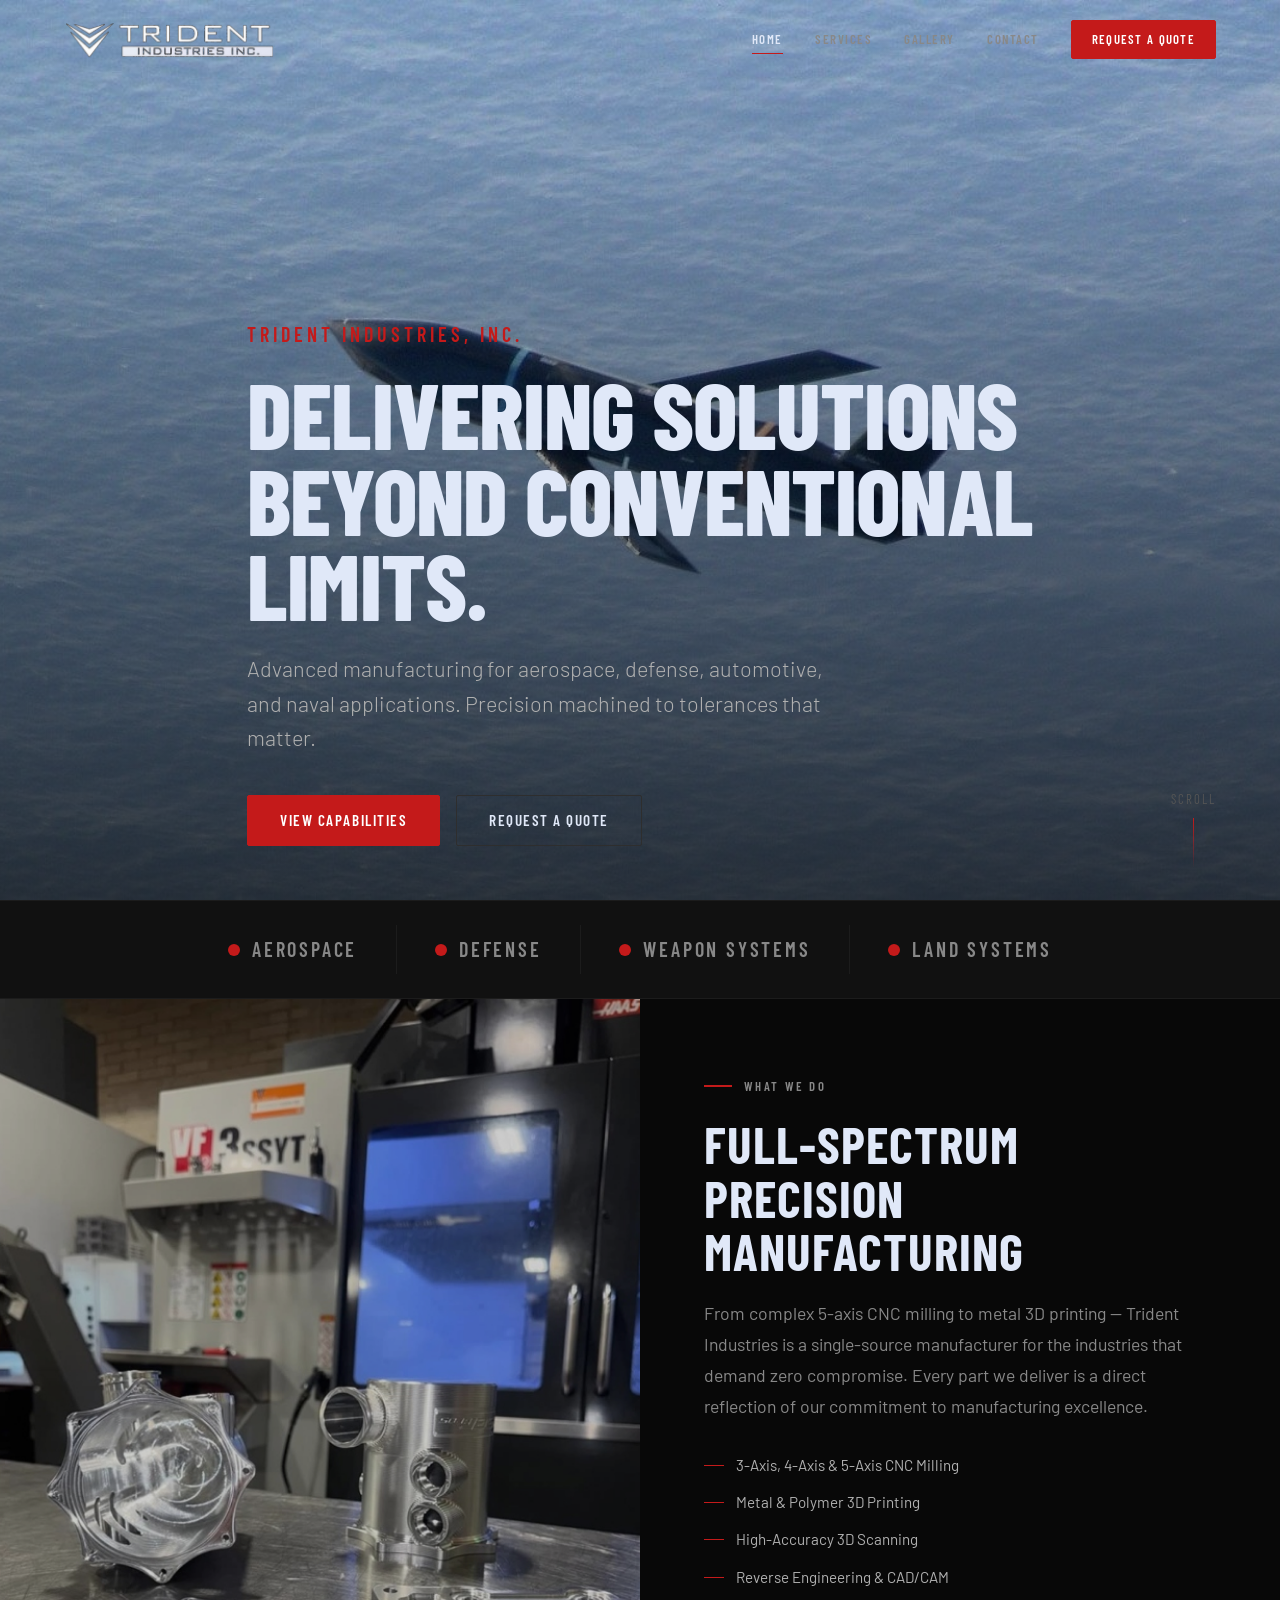
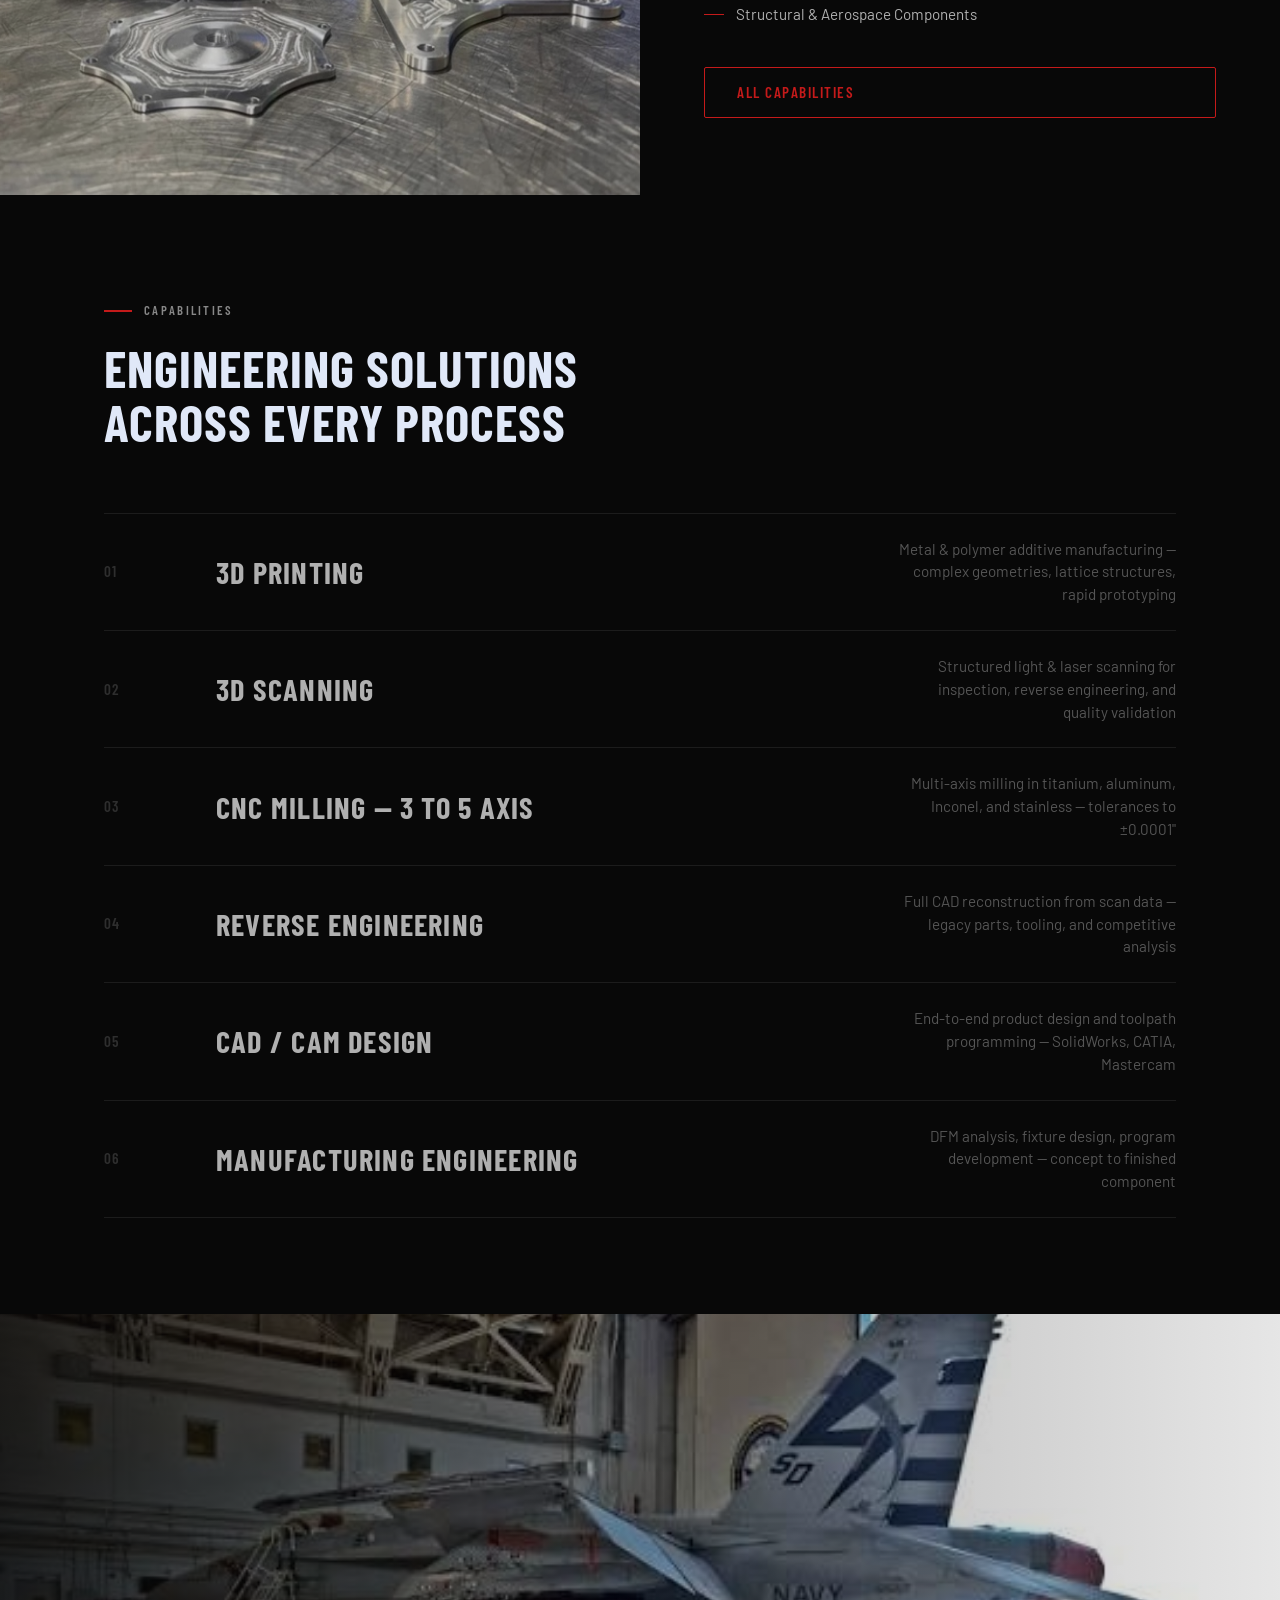
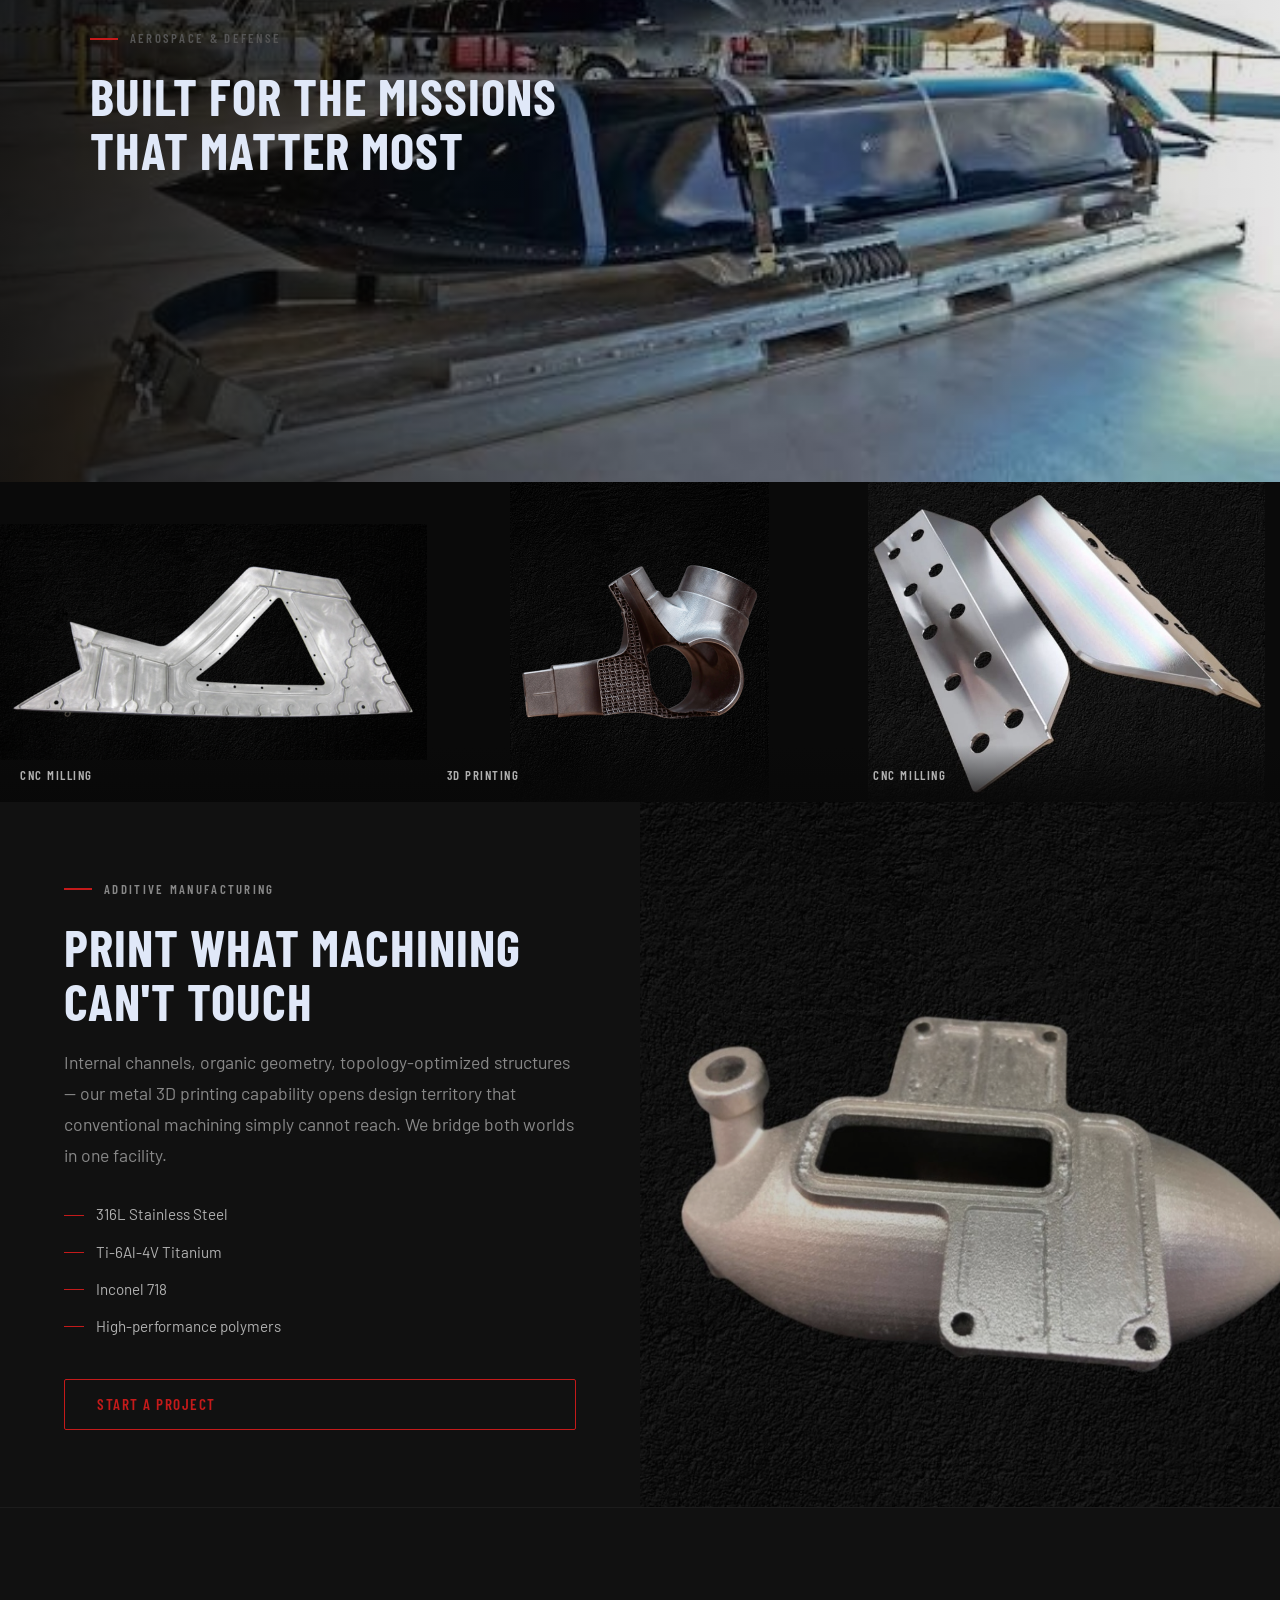
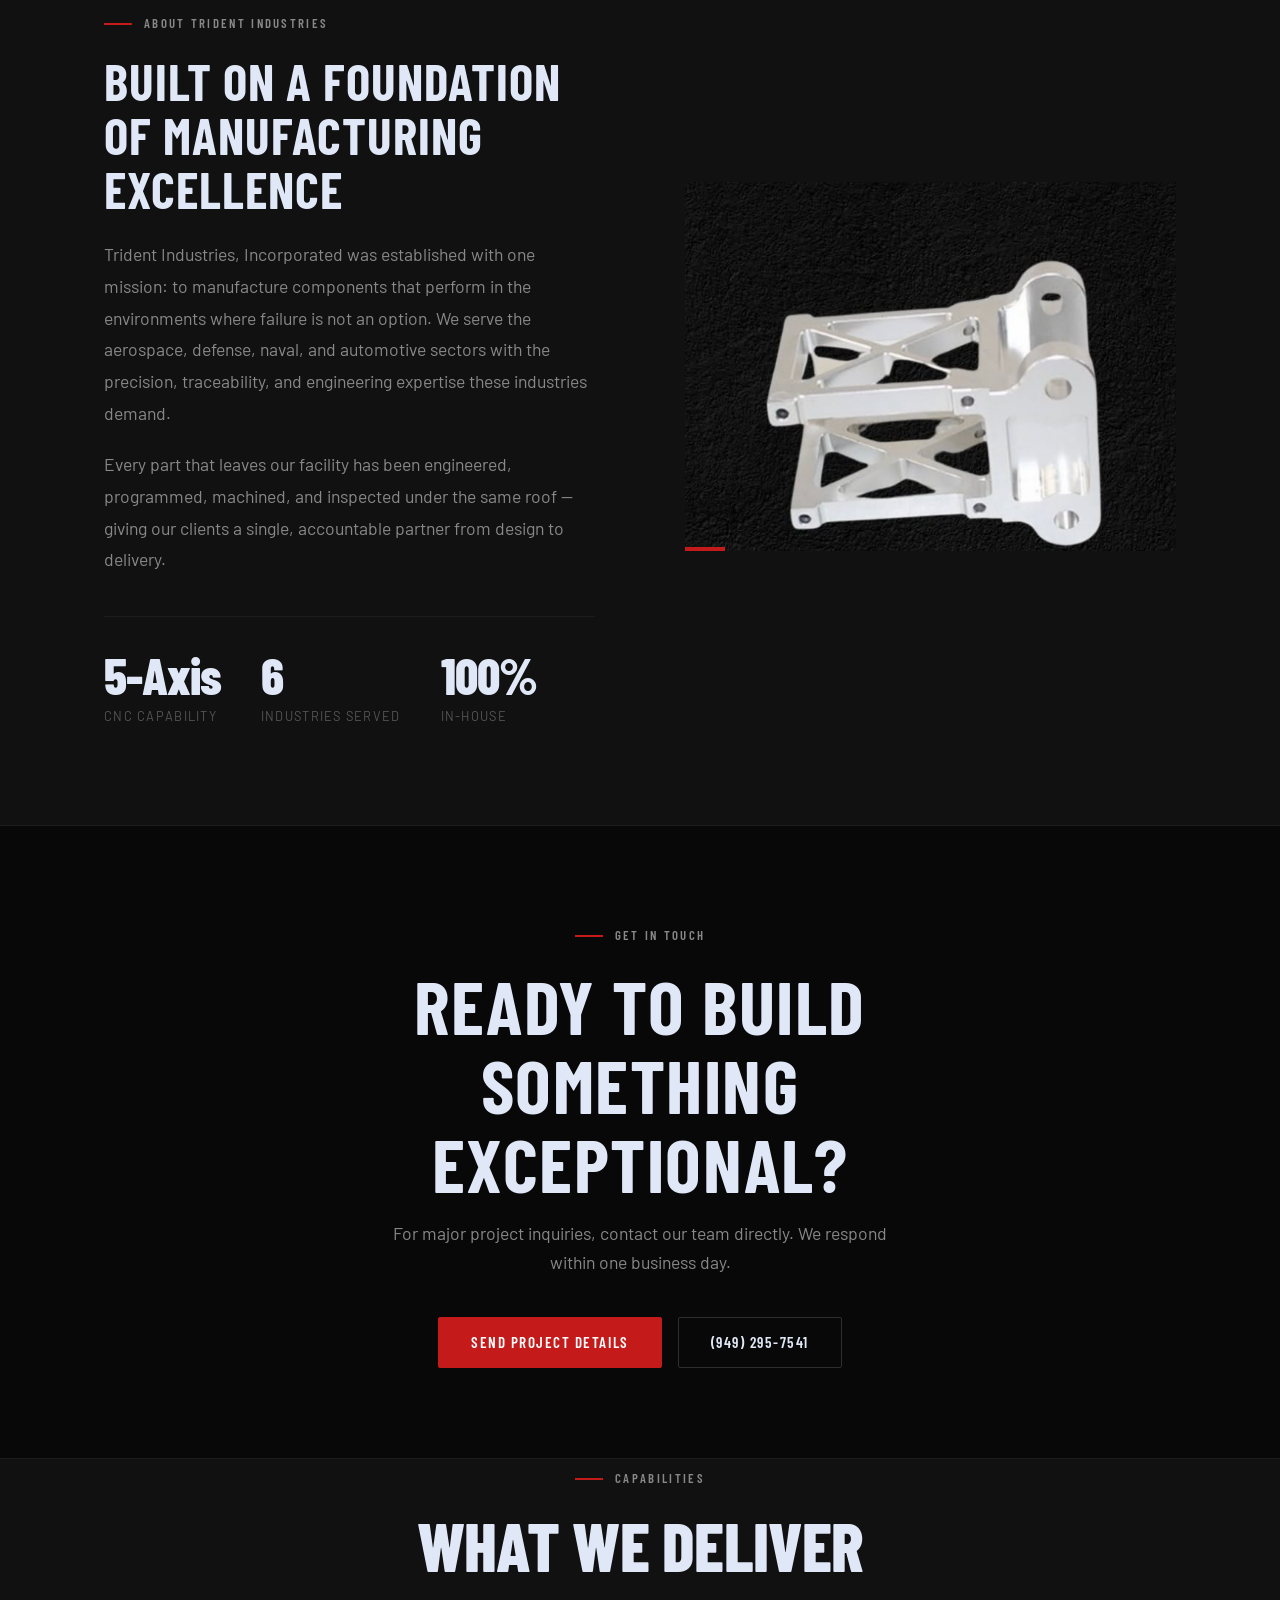
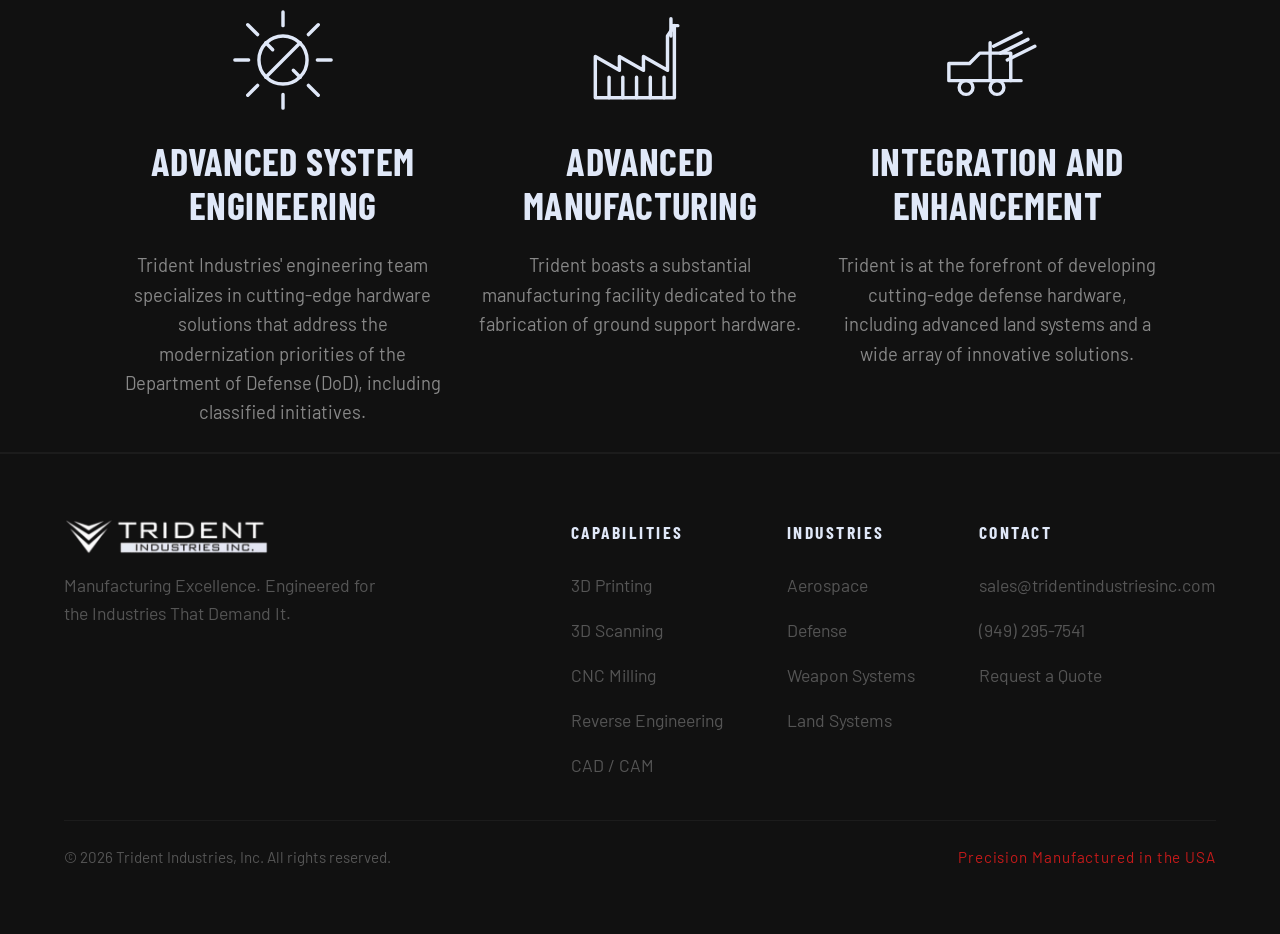
==== index.html @ a04d2093 "Rename Naval & Aerospace to Aerospace & Defense" ====
<!DOCTYPE html>
<html lang="en">
<head>
  <meta charset="UTF-8" />
  <meta name="viewport" content="width=device-width, initial-scale=1.0" />
  <title>Trident Industries, Inc.</title>
  <meta name="description" content="Trident Industries delivers precision CNC machining, 3D printing, 3D scanning, reverse engineering and CAD/CAM for aerospace, automotive, naval, and defense." />
  <meta property="og:title" content="Trident Industries, Inc." />
  <meta property="og:description" content="Advanced manufacturing for aerospace, defense, automotive, and naval applications. Precision machined to tolerances that matter." />
  <meta property="og:type" content="website" />
  <meta property="og:url" content="https://tridentindustriesinc.com" />
  <meta property="og:image" content="https://tridentindustriesinc.com/assets/og-image.jpg" />
  <meta property="og:image:width" content="1200" />
  <meta property="og:image:height" content="630" />
  <meta name="apple-mobile-web-app-title" content="Trident Industries" />

  <link rel="preconnect" href="https://fonts.googleapis.com" />
  <link rel="preconnect" href="https://fonts.gstatic.com" crossorigin />
  <link href="https://fonts.googleapis.com/css2?family=Barlow+Condensed:wght@300;400;600;700;800;900&family=Barlow:wght@300;400;500;600&display=swap" rel="stylesheet" />

  <link rel="stylesheet" href="style.css" />
  <script src="https://identity.netlify.com/v1/netlify-identity-widget.js"></script>
</head>
<body>

  </div>

  <!-- NAV -->
  <header class="nav at-top" id="nav">
    <div class="nav-inner">
      <a href="index.html" class="nav-logo">
        <img src="assets/logo-full.png" class="logo-full" alt="Trident Industries, Inc." />
      </a>

      <nav class="nav-links" aria-label="Main navigation">
        <a href="index.html" class="active">Home</a>
        <a href="services.html">Services</a>
        <a href="gallery.html">Gallery</a>
        <a href="contact.html">Contact</a>
      </nav>

      <a href="contact.html" class="btn btn--red nav-cta">Request a Quote</a>
      <button class="hamburger" id="hamburger" aria-label="Open menu" aria-expanded="false">
        <span></span><span></span><span></span>
      </button>
    </div>
    <nav class="mobile-menu" id="mobileMenu" aria-hidden="true">
      <a href="index.html">Home</a>
      <a href="services.html">Services</a>
      <a href="gallery.html">Gallery</a>
      <a href="contact.html">Contact</a>
      <a href="contact.html" class="btn btn--red">Request a Quote</a>
    </nav>
  </header>

  <main data-page="home">

    <!-- HERO -->
    <section class="hero">
      <div class="hero-img" id="heroBg"></div>
      <div class="hero-overlay"></div>
      <div class="hero-watermark"><span>PRECISION</span></div>
      <div class="hero-content">
        <div class="hero-inner">
          <div class="hero-eyebrow">
            <span class="hero-eyebrow-line"></span>
            Trident Industries, Inc.
          </div>
          <h1 class="hero-title">Delivering solutions<br/>beyond conventional<br/>limits.</h1>
          <p class="hero-sub"><span data-cms="hero_subtitle">Advanced manufacturing for aerospace, defense, automotive, and naval applications. Precision machined to tolerances that matter.</span></p>
          <div class="hero-actions">
            <a href="services.html" class="btn btn--red">View Capabilities</a>
            <a href="contact.html" class="btn btn--outline">Request a Quote</a>
          </div>
        </div>
      </div>
      <div class="hero-scroll" aria-hidden="true">
        <span>Scroll</span>
        <div class="hero-scroll-line"></div>
      </div>
    </section>

    <!-- INDUSTRIES BAND -->
    <div class="industries-band">
      <div class="container--wide">
        <div class="industries-band-inner" data-cms="industries_band">
          <div class="industry-item"><span class="industry-dot"></span><span>Aerospace</span></div>
          <div class="industry-item"><span class="industry-dot"></span><span>Defense</span></div>
          <div class="industry-item"><span class="industry-dot"></span><span>Weapon Systems</span></div>
          <div class="industry-item"><span class="industry-dot"></span><span>Land Systems</span></div>
        </div>
      </div>
    </div>

    <!-- SPLIT — CNC / Shop floor -->
    <div class="split reveal">
      <div class="split-image">
        <img src="assets/shop-floor.jpg" alt="Trident Industries CNC machining facility with Haas VF3 machine and precision parts" loading="lazy" />
        <div class="split-image-overlay"></div>
      </div>
      <div class="split-content">
        <span class="label">What We Do</span>
        <h2 class="split-title">Full-Spectrum Precision Manufacturing</h2>
        <p class="split-text">From complex 5-axis CNC milling to metal 3D printing — Trident Industries is a single-source manufacturer for the industries that demand zero compromise. Every part we deliver is a direct reflection of our commitment to manufacturing excellence.</p>
        <ul class="split-list">
          <li>3-Axis, 4-Axis &amp; 5-Axis CNC Milling</li>
          <li>Metal &amp; Polymer 3D Printing</li>
          <li>High-Accuracy 3D Scanning</li>
          <li>Reverse Engineering &amp; CAD/CAM</li>
          <li>Structural &amp; Aerospace Components</li>
        </ul>
        <a href="services.html" class="btn btn--outline-red">All Capabilities</a>
      </div>
    </div>

    <!-- SERVICES LIST -->
    <section class="services-overview">
      <div class="container">
        <div class="services-overview-header">
          <span class="label">Capabilities</span>
          <h2 style="font-size:var(--text-2xl); max-width:600px;">Engineering Solutions Across Every Process</h2>
        </div>
        <div class="services-list">
          <div class="service-row reveal">
            <span class="service-row-num">01</span>
            <span class="service-row-name">3D Printing</span>
            <span class="service-row-detail">Metal &amp; polymer additive manufacturing — complex geometries, lattice structures, rapid prototyping</span>
          </div>
          <div class="service-row reveal">
            <span class="service-row-num">02</span>
            <span class="service-row-name">3D Scanning</span>
            <span class="service-row-detail">Structured light &amp; laser scanning for inspection, reverse engineering, and quality validation</span>
          </div>
          <div class="service-row reveal">
            <span class="service-row-num">03</span>
            <span class="service-row-name">CNC Milling — 3 to 5 Axis</span>
            <span class="service-row-detail">Multi-axis milling in titanium, aluminum, Inconel, and stainless — tolerances to ±0.0001"</span>
          </div>
          <div class="service-row reveal">
            <span class="service-row-num">04</span>
            <span class="service-row-name">Reverse Engineering</span>
            <span class="service-row-detail">Full CAD reconstruction from scan data — legacy parts, tooling, and competitive analysis</span>
          </div>
          <div class="service-row reveal">
            <span class="service-row-num">05</span>
            <span class="service-row-name">CAD / CAM Design</span>
            <span class="service-row-detail">End-to-end product design and toolpath programming — SolidWorks, CATIA, Mastercam</span>
          </div>
          <div class="service-row reveal">
            <span class="service-row-num">06</span>
            <span class="service-row-name">Manufacturing Engineering</span>
            <span class="service-row-detail">DFM analysis, fixture design, program development — concept to finished component</span>
          </div>
        </div>
      </div>
    </section>

    <!-- FULL BLEED — Intake manifold / CNC parts -->
    <div class="full-bleed reveal">
      <img src="assets/missile-hangar.jpg" alt="Naval defense missile in hangar with Navy aircraft — Trident Industries aerospace and naval work" loading="lazy" />
      <div class="full-bleed-overlay">
        <div class="full-bleed-text">
          <span class="label">Aerospace &amp; Defense</span>
          <p class="full-bleed-quote">Built for the Missions That Matter Most</p>
        </div>
      </div>
    </div>

    <!-- GALLERY STRIP -->
    <div class="gallery-strip">
      <div class="gallery-strip-item">
        <img src="assets/control-arm.jpg" alt="Precision machined vehicle control arm" loading="lazy" />
        <div class="gallery-strip-label">Automotive</div>
      </div>
      <div class="gallery-strip-item">
        <img src="assets/printed-fairing.jpg" alt="3D printed aerodynamic fairing" loading="lazy" />
        <div class="gallery-strip-label">3D Printing</div>
      </div>
      <div class="gallery-strip-item">
        <img src="assets/brackets-polished.jpg" alt="Polished precision machined brackets" loading="lazy" />
        <div class="gallery-strip-label">CNC Milling</div>
      </div>
    </div>

    <!-- SPLIT — 3D Printing -->
    <div class="split split--reverse reveal">
      <div class="split-image">
        <img src="assets/printed-housing.jpg" alt="Complex 3D printed metal housing manufactured by Trident Industries" loading="lazy" />
        <div class="split-image-overlay"></div>
      </div>
      <div class="split-content split-content--light">
        <span class="label">Additive Manufacturing</span>
        <h2 class="split-title">Print What Machining Can't Touch</h2>
        <p class="split-text">Internal channels, organic geometry, topology-optimized structures — our metal 3D printing capability opens design territory that conventional machining simply cannot reach. We bridge both worlds in one facility.</p>
        <ul class="split-list">
          <li>316L Stainless Steel</li>
          <li>Ti-6Al-4V Titanium</li>
          <li>Inconel 718</li>
          <li>High-performance polymers</li>
        </ul>
        <a href="contact.html" class="btn btn--outline-red">Start a Project</a>
      </div>
    </div>

    <!-- ABOUT -->
    <section class="about-section reveal">
      <div class="container">
        <div class="about-grid">
          <div>
            <span class="label">About Trident Industries</span>
            <h2 class="about-title">Built on a Foundation of Manufacturing Excellence</h2>
            <p class="about-text">Trident Industries, Incorporated was established with one mission: to manufacture components that perform in the environments where failure is not an option. We serve the aerospace, defense, naval, and automotive sectors with the precision, traceability, and engineering expertise these industries demand.</p>
            <p class="about-text">Every part that leaves our facility has been engineered, programmed, machined, and inspected under the same roof — giving our clients a single, accountable partner from design to delivery.</p>
            <div class="about-stats">
              <div class="about-stat">
                <span class="about-stat-num">5-Axis</span>
                <span class="about-stat-label">CNC Capability</span>
              </div>
              <div class="about-stat">
                <span class="about-stat-num">6</span>
                <span class="about-stat-label">Industries Served</span>
              </div>
              <div class="about-stat">
                <span class="about-stat-num">100%</span>
                <span class="about-stat-label">In-House</span>
              </div>
            </div>
          </div>
          <div class="about-image">
            <img src="assets/machined-bracket.jpg" alt="Precision CNC machined structural bracket manufactured by Trident Industries" loading="lazy" />
          </div>
        </div>
      </div>
    </section>

    <!-- CTA STRIP -->
    <section class="cta-strip reveal">
      <div class="container">
        <span class="label" style="justify-content:center;">Get in Touch</span>
        <h2 class="cta-strip-title">Ready to Build Something Exceptional?</h2>
        <p class="cta-strip-sub">For major project inquiries, contact our team directly. We respond within one business day.</p>
        <div class="cta-strip-actions">
          <a href="contact.html" class="btn btn--red">Send Project Details</a>
          <a href="tel:+19492957541" class="btn btn--outline">(949) 295-7541</a>
        </div>
      </div>
    </section>


    <!-- CAPABILITIES -->
    <section class="capabilities-section">
      <div class="container">
        <span class="label" style="justify-content:center;">Capabilities</span>
        <h3 class="capabilities-title">What We Deliver</h3>
        <div class="capabilities-grid">
          <div class="capability-card">
            <div class="capability-icon" aria-hidden="true">
              <svg viewBox="0 0 64 64" fill="none" stroke="currentColor" stroke-width="2" stroke-linecap="round" stroke-linejoin="round">
                <circle cx="32" cy="32" r="14"/>
                <path d="M32 4v8M32 52v8M4 32h8M52 32h8M11.5 11.5l5.7 5.7M46.8 46.8l5.7 5.7M11.5 52.5l5.7-5.7M46.8 17.2l5.7-5.7"/>
                <path d="M22 42l20-20M22 22l4 4M38 38l4 4"/>
              </svg>
            </div>
            <h4 class="capability-title">Advanced System Engineering</h4>
            <p class="capability-text">Trident Industries' engineering team specializes in cutting-edge hardware solutions that address the modernization priorities of the Department of Defense (DoD), including classified initiatives.</p>
          </div>
          <div class="capability-card">
            <div class="capability-icon" aria-hidden="true">
              <svg viewBox="0 0 64 64" fill="none" stroke="currentColor" stroke-width="2" stroke-linecap="round" stroke-linejoin="round">
                <path d="M6 54V30l14 8V30l14 8V30l14 8V18l4-6v42z"/>
                <path d="M14 54V42M22 54V42M30 54V42M38 54V42M46 54V42"/>
                <path d="M50 18V8M50 12h4"/>
              </svg>
            </div>
            <h4 class="capability-title">Advanced Manufacturing</h4>
            <p class="capability-text">Trident boasts a substantial manufacturing facility dedicated to the fabrication of ground support hardware.</p>
          </div>
          <div class="capability-card">
            <div class="capability-icon" aria-hidden="true">
              <svg viewBox="0 0 64 64" fill="none" stroke="currentColor" stroke-width="2" stroke-linecap="round" stroke-linejoin="round">
                <path d="M4 44h36V28H22l-6 6H4z"/>
                <circle cx="14" cy="48" r="4"/>
                <circle cx="32" cy="48" r="4"/>
                <path d="M40 44h6"/>
                <path d="M30 24l16-8M34 28l16-8M38 32l16-8"/>
                <path d="M28 22v22"/>
              </svg>
            </div>
            <h4 class="capability-title">Integration and Enhancement</h4>
            <p class="capability-text">Trident is at the forefront of developing cutting-edge defense hardware, including advanced land systems and a wide array of innovative solutions.</p>
          </div>
        </div>
      </div>
    </section>

  </main>

  <!-- FOOTER -->
  <footer class="footer">
    <div class="container--wide">
      <div class="footer-inner">
        <div class="footer-brand">
          <a href="index.html" class="nav-logo" style="margin-bottom:0.75rem;">
            <img src="assets/logo-full.png" class="logo-full" alt="Trident Industries, Inc." />
          </a>
          <p class="footer-tagline">Manufacturing Excellence.<br/>Engineered for the Industries<br/>That Demand It.</p>
        </div>
        <div class="footer-cols">
          <div class="footer-col">
            <span class="footer-col-title">Capabilities</span>
            <a href="services.html">3D Printing</a>
            <a href="services.html">3D Scanning</a>
            <a href="services.html">CNC Milling</a>
            <a href="services.html">Reverse Engineering</a>
            <a href="services.html">CAD / CAM</a>
          </div>
          <div class="footer-col">
            <span class="footer-col-title">Industries</span>
            <a href="contact.html">Aerospace</a>
            <a href="contact.html">Defense</a>
            <a href="contact.html">Weapon Systems</a>
            <a href="contact.html">Land Systems</a>
          </div>
          <div class="footer-col">
            <span class="footer-col-title">Contact</span>
            <a href="mailto:sales@tridentindustriesinc.com">sales@tridentindustriesinc.com</a>
            <a href="tel:+19492957541">(949) 295-7541</a>
            <a href="contact.html">Request a Quote</a>
          </div>
        </div>
      </div>
      <div class="footer-bottom">
        <span>&copy; 2026 Trident Industries, Inc. All rights reserved.</span>
        <span>Precision Manufactured in the USA</span>
      </div>
    </div>
  </footer>

  <script src="/cms.js"></script>
  <script src="script.js"></script>
  <script>
    if (window.netlifyIdentity) {
      window.netlifyIdentity.on("init", function(user) {
        if (!user) {
          window.netlifyIdentity.on("login", function() {
            document.location.href = "/admin/";
          });
        }
      });
    }
  </script>
</body>
</html>
---- style.css ----
/* ============================================================
   TRIDENT INDUSTRIES, INC.
   Design System — Black / White / Gray / Red
   Barlow Condensed (display) + Barlow (body)
   ============================================================ */

:root {
  --black:   #080808;
  --gray-1:  #111111;
  --gray-2:  #1c1c1c;
  --gray-3:  #2e2e2e;
  --gray-4:  #555555;
  --gray-5:  #888888;
  --gray-6:  #b0b0b0;
  --gray-7:  #d8d8d8;
  --white:   #f4f4f4;
  --pure-white: #ffffff;
  --red:     #c41a1a;
  --red-hover: #a81515;
  --red-faint: rgba(196, 26, 26, 0.08);

  --font-display: 'Barlow Condensed', 'Arial Narrow', sans-serif;
  --font-body:    'Barlow', 'Arial', sans-serif;

  --text-xs:   clamp(0.7rem,  0.65rem + 0.2vw, 0.8rem);
  --text-sm:   clamp(0.85rem, 0.8rem  + 0.25vw, 0.95rem);
  --text-base: clamp(1rem,    0.95rem + 0.25vw, 1.1rem);
  --text-lg:   clamp(1.1rem,  1rem    + 0.5vw,  1.35rem);
  --text-xl:   clamp(1.4rem,  1.1rem  + 1vw,    2rem);
  --text-2xl:  clamp(2rem,    1.2rem  + 2.5vw,  3.5rem);
  --text-3xl:  clamp(2.8rem,  1.5rem  + 4vw,    6rem);
  --text-hero: clamp(3rem,    1rem    + 6vw,    7.5rem);

  --space-1:  0.25rem;  --space-2:  0.5rem;   --space-3:  0.75rem;
  --space-4:  1rem;     --space-5:  1.25rem;  --space-6:  1.5rem;
  --space-8:  2rem;     --space-10: 2.5rem;   --space-12: 3rem;
  --space-16: 4rem;     --space-20: 5rem;     --space-24: 6rem;

  --radius-sm: 2px;
  --radius-md: 4px;

  --ease-out: cubic-bezier(0.16, 1, 0.3, 1);
  --transition: 180ms cubic-bezier(0.16, 1, 0.3, 1);

  --content: 1200px;
  --content-wide: 1440px;
}

/* ---- Reset ---- */
*, *::before, *::after { box-sizing: border-box; margin: 0; padding: 0; }
html {
  -webkit-font-smoothing: antialiased;
  text-rendering: optimizeLegibility;
  scroll-behavior: smooth;
  scroll-padding-top: 70px;
}
body {
  font-family: var(--font-body);
  font-size: var(--text-base);
  font-weight: 400;
  color: var(--gray-6);
  background: var(--black);
  line-height: 1.65;
  overflow-x: hidden;
}
img, picture, video { display: block; max-width: 100%; height: auto; }
ul { list-style: none; }
input, button, textarea, select { font: inherit; color: inherit; }
h1, h2, h3, h4 {
  font-family: var(--font-display);
  font-weight: 700;
  line-height: 1.05;
  text-transform: uppercase;
  letter-spacing: 0.02em;
  color: var(--white);
}
a { color: inherit; text-decoration: none; }
button { cursor: pointer; background: none; border: none; }
::selection { background: var(--red); color: white; }

/* ---- Utilities ---- */
.container {
  max-width: var(--content);
  margin-inline: auto;
  padding-inline: clamp(var(--space-6), 5vw, var(--space-16));
}
.container--wide {
  max-width: var(--content-wide);
  margin-inline: auto;
  padding-inline: clamp(var(--space-6), 5vw, var(--space-16));
}

/* Fade in on scroll */
.reveal {
  opacity: 1;
  transition: opacity 0.7s var(--ease-out);
}
.reveal.hidden { opacity: 0; }

/* ---- Section Label (red bar style) ---- */
.label {
  display: inline-flex;
  align-items: center;
  gap: var(--space-3);
  font-family: var(--font-display);
  font-size: var(--text-xs);
  font-weight: 600;
  letter-spacing: 0.18em;
  text-transform: uppercase;
  color: var(--gray-5);
  margin-bottom: var(--space-5);
}
.label::before {
  content: '';
  display: block;
  width: 28px;
  height: 2px;
  background: var(--red);
  flex-shrink: 0;
}

/* ---- Buttons ---- */
.btn {
  display: inline-flex;
  align-items: center;
  gap: var(--space-2);
  padding: var(--space-3) var(--space-8);
  font-family: var(--font-display);
  font-size: var(--text-sm);
  font-weight: 600;
  letter-spacing: 0.1em;
  text-transform: uppercase;
  border-radius: var(--radius-sm);
  transition: background var(--transition), color var(--transition), border-color var(--transition), transform var(--transition);
}
.btn:active { transform: translateY(1px); }

.btn--red {
  background: var(--red);
  color: white;
  border: 1.5px solid var(--red);
}
.btn--red:hover { background: var(--red-hover); border-color: var(--red-hover); transform: translateY(-1px); }

.btn--outline {
  background: transparent;
  color: var(--white);
  border: 1.5px solid var(--gray-3);
}
.btn--outline:hover { border-color: var(--white); transform: translateY(-1px); }

.btn--outline-red {
  background: transparent;
  color: var(--red);
  border: 1.5px solid var(--red);
}
.btn--outline-red:hover { background: var(--red); color: white; transform: translateY(-1px); }

/* ---- TOP BAR ---- */
.top-bar {
  background: var(--gray-1);
  border-bottom: 1px solid var(--gray-2);
  padding: var(--space-2) 0;
}
.top-bar-inner {
  display: flex;
  align-items: center;
  justify-content: flex-end;
  gap: var(--space-8);
}
.top-bar a {
  display: flex;
  align-items: center;
  gap: var(--space-2);
  font-size: var(--text-xs);
  color: var(--gray-5);
  letter-spacing: 0.04em;
  transition: color var(--transition);
}
.top-bar a:hover { color: var(--white); }
.top-bar svg { width: 13px; height: 13px; flex-shrink: 0; color: var(--red); }

/* ---- NAV ---- */
.nav {
  position: fixed;
  top: 0;
  left: 0;
  right: 0;
  z-index: 200;
  transition: background 0.35s var(--ease-out), box-shadow 0.35s var(--ease-out), transform 0.3s var(--ease-out);
}
.nav.at-top {
  background: transparent;
}
.nav.scrolled {
  background: rgba(8, 8, 8, 0.96);
  backdrop-filter: blur(12px);
  -webkit-backdrop-filter: blur(12px);
  box-shadow: 0 1px 0 var(--gray-2);
}
.nav.hidden { transform: translateY(-100%); }

.nav-inner {
  display: flex;
  align-items: center;
  gap: var(--space-8);
  max-width: var(--content-wide);
  margin-inline: auto;
  padding: var(--space-5) clamp(var(--space-6), 5vw, var(--space-16));
}

/* Logo */
.nav-logo {
  display: flex;
  align-items: center;
  gap: var(--space-3);
  flex-shrink: 0;
  transition: opacity var(--transition);
}
.nav-logo:hover { opacity: 0.75; }
.logo-mark {
  width: 30px;
  height: 30px;
  color: var(--red);
  flex-shrink: 0;
}
.logo-full {
  height: 38px;
  width: auto;
  object-fit: contain;
  flex-shrink: 0;
}
.logo-wordmark {
  display: flex;
  flex-direction: column;
  line-height: 1;
}
.logo-top {
  font-family: var(--font-display);
  font-size: 0.95rem;
  font-weight: 800;
  letter-spacing: 0.15em;
  text-transform: uppercase;
  color: var(--white);
}
.logo-bottom {
  font-family: var(--font-body);
  font-size: 0.6rem;
  font-weight: 400;
  letter-spacing: 0.22em;
  text-transform: uppercase;
  color: var(--gray-5);
}

/* Nav links */
.nav-links {
  display: flex;
  align-items: center;
  gap: var(--space-8);
  margin-left: auto;
}
.nav-links a {
  font-family: var(--font-display);
  font-size: var(--text-xs);
  font-weight: 600;
  letter-spacing: 0.12em;
  text-transform: uppercase;
  color: var(--gray-5);
  position: relative;
  transition: color var(--transition);
}
.nav-links a.active,
.nav-links a:hover { color: var(--white); }
.nav-links a::after {
  content: '';
  position: absolute;
  bottom: -4px;
  left: 0;
  width: 0;
  height: 1.5px;
  background: var(--red);
  transition: width var(--transition);
}
.nav-links a.active::after,
.nav-links a:hover::after { width: 100%; }

.nav-cta {
  flex-shrink: 0;
  padding: var(--space-2) var(--space-5);
  font-size: var(--text-xs);
}

/* Hamburger */
.hamburger {
  display: none;
  flex-direction: column;
  gap: 5px;
  padding: var(--space-2);
  margin-left: auto;
}
.hamburger span {
  display: block;
  width: 22px;
  height: 1.5px;
  background: var(--white);
  transition: transform 0.3s var(--ease-out), opacity 0.2s;
}
.hamburger.open span:nth-child(1) { transform: translateY(6.5px) rotate(45deg); }
.hamburger.open span:nth-child(2) { opacity: 0; }
.hamburger.open span:nth-child(3) { transform: translateY(-6.5px) rotate(-45deg); }

.mobile-menu {
  display: none;
  flex-direction: column;
  background: var(--gray-1);
  border-top: 1px solid var(--gray-2);
  padding: var(--space-6) clamp(var(--space-6), 5vw, var(--space-16));
  gap: var(--space-1);
}
.mobile-menu.open { display: flex; }
.mobile-menu a {
  font-family: var(--font-display);
  font-size: var(--text-base);
  font-weight: 600;
  letter-spacing: 0.08em;
  text-transform: uppercase;
  color: var(--gray-5);
  padding: var(--space-3) 0;
  border-bottom: 1px solid var(--gray-2);
  transition: color var(--transition);
}
.mobile-menu a:last-child { border-bottom: none; }
.mobile-menu a:hover { color: var(--white); }
.mobile-menu .btn { margin-top: var(--space-4); align-self: flex-start; }

/* ============================================================
   HOME — HERO
   ============================================================ */
.hero {
  position: relative;
  height: 100dvh;
  min-height: 600px;
  display: block;
  overflow: hidden;
}

.hero-img {
  position: absolute;
  inset: 0;
  background-image: url('assets/hero.jpg');
  background-size: cover;
  background-position: center;
  z-index: 0;
  transform: scale(1.03);
  transition: transform 10s linear;
}
.hero-img.loaded { transform: scale(1); }

.hero-overlay {
  position: absolute;
  inset: 0;
  background: linear-gradient(
    to top,
    rgba(8,8,8,0.97) 0%,
    rgba(8,8,8,0.65) 40%,
    rgba(8,8,8,0.2) 80%,
    rgba(8,8,8,0.1) 100%
  );
  z-index: 1;
}

/* Giant ghosted watermark */
.hero-watermark {
  position: absolute;
  inset: 0;
  display: flex;
  align-items: center;
  justify-content: center;
  z-index: 2;
  pointer-events: none;
  overflow: hidden;
}
.hero-watermark span {
  font-family: var(--font-display);
  font-size: clamp(8rem, 22vw, 22rem);
  font-weight: 900;
  letter-spacing: -0.02em;
  text-transform: uppercase;
  color: transparent;
  -webkit-text-stroke: 1px rgba(255,255,255,0.05);
  white-space: nowrap;
  user-select: none;
}

.hero-content {
  position: absolute;
  top: 70px;           /* Always below nav — cannot overlap */
  bottom: 0;
  left: 0;
  right: 0;
  z-index: 3;
  display: flex;
  flex-direction: column;
  justify-content: flex-end;
  padding-bottom: clamp(var(--space-12), 6vh, var(--space-20));
}

.hero-inner {
  max-width: var(--content-wide);
  margin-inline: auto;
  padding-inline: clamp(var(--space-6), 5vw, var(--space-16));
}

.hero-eyebrow {
  display: flex;
  align-items: center;
  gap: var(--space-3);
  font-family: var(--font-display);
  font-size: var(--text-xs);
  font-weight: 600;
  letter-spacing: 0.2em;
  text-transform: uppercase;
  color: var(--red);
  margin-bottom: var(--space-5);
}
.hero-eyebrow-line { width: 40px; height: 1.5px; background: var(--red); }

.hero-title {
  font-family: var(--font-display);
  font-size: var(--text-hero);
  font-weight: 800;
  text-transform: uppercase;
  letter-spacing: -0.01em;
  line-height: 0.92;
  color: var(--white);
  margin-bottom: var(--space-6);
  max-width: 900px;
}

.hero-sub {
  font-size: var(--text-lg);
  font-weight: 300;
  color: var(--gray-6);
  max-width: 50ch;
  line-height: 1.6;
  margin-bottom: var(--space-10);
}

.hero-actions {
  display: flex;
  align-items: center;
  gap: var(--space-4);
  flex-wrap: wrap;
}

.hero-scroll {
  position: absolute;
  bottom: var(--space-8);
  right: clamp(var(--space-6), 5vw, var(--space-16));
  display: flex;
  flex-direction: column;
  align-items: center;
  gap: var(--space-2);
  font-family: var(--font-display);
  font-size: var(--text-xs);
  letter-spacing: 0.15em;
  text-transform: uppercase;
  color: var(--gray-4);
  z-index: 3;
}
.hero-scroll-line {
  width: 1px;
  height: 50px;
  background: linear-gradient(to bottom, var(--red), transparent);
  animation: line-drop 1.8s ease-in-out infinite;
}
@keyframes line-drop {
  0%, 100% { opacity: 0.3; transform: scaleY(0.5) translateY(-10px); }
  60% { opacity: 1; transform: scaleY(1) translateY(0); }
}

/* ============================================================
   INDUSTRIES BAND
   ============================================================ */
.industries-band {
  background: var(--gray-1);
  border-top: 1px solid var(--gray-2);
  border-bottom: 1px solid var(--gray-2);
  padding-block: var(--space-6);
}
.industries-band-inner {
  display: flex;
  align-items: center;
  justify-content: center;
  gap: 0;
  overflow-x: auto;
  scrollbar-width: none;
}
.industries-band-inner::-webkit-scrollbar { display: none; }

.industry-item {
  flex-shrink: 0;
  display: flex;
  align-items: center;
  gap: var(--space-3);
  padding: var(--space-2) clamp(var(--space-5), 3vw, var(--space-10));
  border-right: 1px solid var(--gray-2);
}
.industry-item:last-child { border-right: none; }

.industry-dot {
  width: 12px;
  height: 12px;
  background: var(--red);
  border-radius: 50%;
  flex-shrink: 0;
}
.industry-item span {
  font-family: var(--font-display);
  font-size: calc(var(--text-xs) * 2);
  font-weight: 600;
  letter-spacing: 0.14em;
  text-transform: uppercase;
  color: var(--gray-5);
  white-space: nowrap;
  transition: color var(--transition);
}
.industry-item:hover span { color: var(--white); }

/* ============================================================
   SPLIT SECTIONS (2-col, full bleed images)
   ============================================================ */
.split {
  display: grid;
  grid-template-columns: 1fr 1fr;
  min-height: 600px;
}
.split--reverse { direction: rtl; }
.split--reverse > * { direction: ltr; }

.split-image {
  position: relative;
  overflow: hidden;
  min-height: 500px;
}
.split-image img {
  width: 100%;
  height: 100%;
  object-fit: cover;
  object-position: center;
  transition: transform 0.8s var(--ease-out);
}
.split:hover .split-image img { transform: scale(1.03); }

.split-image-overlay {
  position: absolute;
  inset: 0;
  background: rgba(8,8,8,0.2);
}

.split-content {
  display: flex;
  flex-direction: column;
  justify-content: center;
  padding: clamp(var(--space-12), 6vw, var(--space-20)) clamp(var(--space-8), 5vw, var(--space-16));
  background: var(--black);
}
.split-content--light {
  background: var(--gray-1);
}

.split-title {
  font-size: var(--text-2xl);
  margin-bottom: var(--space-5);
}

.split-text {
  font-size: var(--text-base);
  color: var(--gray-5);
  line-height: 1.75;
  margin-bottom: var(--space-8);
  max-width: 52ch;
}

.split-list {
  display: flex;
  flex-direction: column;
  gap: var(--space-3);
  margin-bottom: var(--space-10);
}
.split-list li {
  display: flex;
  align-items: center;
  gap: var(--space-3);
  font-size: var(--text-sm);
  color: var(--gray-6);
  max-width: none;
}
.split-list li::before {
  content: '';
  width: 20px;
  height: 1px;
  background: var(--red);
  flex-shrink: 0;
}

/* ============================================================
   FULL-BLEED DIVIDER
   ============================================================ */
.full-bleed {
  position: relative;
  height: clamp(440px, 60vw, 820px);
  overflow: hidden;
}
.full-bleed img {
  width: 100%;
  height: 100%;
  object-fit: cover;
  object-position: center 35%;
}
.full-bleed-overlay {
  position: absolute;
  inset: 0;
  background: linear-gradient(to right,
    rgba(8,8,8,0.85) 0%,
    rgba(8,8,8,0.3) 50%,
    rgba(8,8,8,0.1) 100%
  );
  display: flex;
  align-items: center;
}
.full-bleed-text {
  padding-inline: clamp(var(--space-8), 7vw, var(--space-24));
  max-width: 650px;
}
.full-bleed-text .label { color: var(--gray-4); }
.full-bleed-quote {
  font-family: var(--font-display);
  font-size: var(--text-2xl);
  font-weight: 700;
  text-transform: uppercase;
  letter-spacing: 0.02em;
  color: var(--white);
  line-height: 1.05;
}

/* ============================================================
   SERVICES OVERVIEW (home page version)
   ============================================================ */
.services-overview {
  background: var(--black);
  padding-block: clamp(var(--space-16), 8vw, var(--space-24));
}

.services-overview-header {
  margin-bottom: clamp(var(--space-12), 5vw, var(--space-20));
}

.services-list {
  display: flex;
  flex-direction: column;
}

.service-row {
  display: grid;
  grid-template-columns: 80px 1fr auto;
  align-items: center;
  gap: var(--space-8);
  padding: var(--space-6) 0;
  border-top: 1px solid var(--gray-2);
  transition: border-color var(--transition);
  cursor: default;
}
.service-row:last-child { border-bottom: 1px solid var(--gray-2); }
.service-row:hover { border-color: var(--gray-3); }
.service-row:hover .service-row-num { color: var(--red); }
.service-row:hover .service-row-name { color: var(--white); }

.service-row-num {
  font-family: var(--font-display);
  font-size: var(--text-sm);
  font-weight: 600;
  color: var(--gray-3);
  letter-spacing: 0.08em;
  transition: color var(--transition);
}
.service-row-name {
  font-family: var(--font-display);
  font-size: var(--text-xl);
  font-weight: 700;
  text-transform: uppercase;
  letter-spacing: 0.04em;
  color: var(--gray-6);
  transition: color var(--transition);
}
.service-row-detail {
  font-size: var(--text-sm);
  color: var(--gray-4);
  text-align: right;
  max-width: 280px;
  line-height: 1.5;
}

/* ============================================================
   GALLERY STRIP (3-up on home)
   ============================================================ */
.gallery-strip {
  display: grid;
  grid-template-columns: repeat(3, 1fr);
}
.gallery-strip-item {
  position: relative;
  overflow: hidden;
  aspect-ratio: 4/3;
}
.gallery-strip-item img {
  width: 100%;
  height: 100%;
  object-fit: contain;
  background: #0a0a0a;
  transition: transform 0.6s var(--ease-out);
  filter: grayscale(20%);
}
.gallery-strip-item:hover img { transform: scale(1.06); filter: grayscale(0%); }

.gallery-strip-label {
  position: absolute;
  bottom: 0;
  left: 0;
  right: 0;
  padding: var(--space-5) var(--space-5);
  background: linear-gradient(to top, rgba(8,8,8,0.9), transparent);
  font-family: var(--font-display);
  font-size: var(--text-xs);
  font-weight: 600;
  letter-spacing: 0.12em;
  text-transform: uppercase;
  color: var(--gray-6);
  transform: translateY(4px);
  transition: transform var(--transition), color var(--transition);
}
.gallery-strip-item:hover .gallery-strip-label { transform: translateY(0); color: var(--white); }

/* ============================================================
   ABOUT SECTION (home)
   ============================================================ */
.about-section {
  padding-block: clamp(var(--space-16), 8vw, var(--space-24));
  background: var(--gray-1);
  border-top: 1px solid var(--gray-2);
  border-bottom: 1px solid var(--gray-2);
}
.about-grid {
  display: grid;
  grid-template-columns: 1fr 1fr;
  gap: clamp(var(--space-12), 7vw, var(--space-24));
  align-items: center;
}
.about-title {
  font-size: var(--text-2xl);
  margin-bottom: var(--space-6);
}
.about-text {
  font-size: var(--text-base);
  color: var(--gray-5);
  line-height: 1.8;
  margin-bottom: var(--space-5);
}
.about-stats {
  display: flex;
  gap: var(--space-10);
  margin-top: var(--space-10);
  padding-top: var(--space-8);
  border-top: 1px solid var(--gray-2);
}
.about-stat {}
.about-stat-num {
  font-family: var(--font-display);
  font-size: var(--text-2xl);
  font-weight: 800;
  color: var(--white);
  letter-spacing: -0.02em;
  line-height: 1;
  display: block;
}
.about-stat-label {
  font-size: var(--text-xs);
  color: var(--gray-4);
  letter-spacing: 0.1em;
  text-transform: uppercase;
}
.about-image {
  position: relative;
  overflow: hidden;
}
.about-image img {
  width: 100%;
  aspect-ratio: 4/3;
  object-fit: cover;
  object-position: center;
}
.about-image::after {
  content: '';
  position: absolute;
  bottom: 0;
  left: 0;
  width: 40px;
  height: 4px;
  background: var(--red);
}

/* ============================================================
   CTA STRIP
   ============================================================ */
.cta-strip {
  padding-block: clamp(var(--space-16), 7vw, var(--space-24));
  background: var(--black);
  text-align: center;
}
.cta-strip-title {
  font-size: var(--text-3xl);
  margin-bottom: var(--space-4);
  max-width: 700px;
  margin-inline: auto;
}
.cta-strip-sub {
  font-size: var(--text-base);
  color: var(--gray-5);
  margin-bottom: var(--space-10);
  max-width: 50ch;
  margin-inline: auto;
}
.cta-strip-actions {
  display: flex;
  align-items: center;
  justify-content: center;
  gap: var(--space-4);
  flex-wrap: wrap;
}

/* ============================================================
   SERVICES PAGE
   ============================================================ */
.page-hero {
  position: relative;
  height: 50vh;
  min-height: 380px;
  display: flex;
  align-items: flex-end;
  background: var(--gray-1);
  overflow: hidden;
}
.page-hero-bg {
  position: absolute;
  inset: 0;
  z-index: 0;
}
.page-hero-bg img {
  width: 100%;
  height: 100%;
  object-fit: cover;
  opacity: 0.35;
  filter: grayscale(40%);
}
.page-hero-overlay {
  position: absolute;
  inset: 0;
  background: linear-gradient(to top, rgba(8,8,8,0.95) 0%, rgba(8,8,8,0.4) 100%);
  z-index: 1;
}
.page-hero-content {
  position: relative;
  z-index: 2;
  padding-bottom: clamp(var(--space-10), 5vh, var(--space-16));
  width: 100%;
}
.page-hero-title {
  font-size: var(--text-3xl);
}

/* Service detail sections */
.service-detail {
  padding-block: clamp(var(--space-16), 7vw, var(--space-24));
  border-bottom: 1px solid var(--gray-2);
}
.service-detail:nth-child(even) {
  background: var(--gray-1);
}
.service-detail-grid {
  display: grid;
  grid-template-columns: 1fr 1fr;
  gap: clamp(var(--space-12), 6vw, var(--space-20));
  align-items: center;
}
.service-detail-grid--reverse { direction: rtl; }
.service-detail-grid--reverse > * { direction: ltr; }

.service-detail-image {
  overflow: hidden;
  position: relative;
}
.service-detail-image img {
  width: 100%;
  aspect-ratio: 4/3;
  object-fit: contain;
  background: #0a0a0a;
}
.service-detail-image::before {
  content: '';
  position: absolute;
  top: 0;
  left: 0;
  width: 3px;
  height: 60px;
  background: var(--red);
  z-index: 1;
}

.service-detail-title {
  font-size: var(--text-2xl);
  margin-bottom: var(--space-5);
}
.service-detail-text {
  font-size: var(--text-base);
  color: var(--gray-5);
  line-height: 1.8;
  margin-bottom: var(--space-8);
}
.service-specs {
  display: flex;
  flex-direction: column;
  gap: var(--space-3);
  margin-bottom: var(--space-8);
}
.service-spec {
  display: flex;
  align-items: baseline;
  gap: var(--space-3);
  font-size: var(--text-sm);
  border-bottom: 1px solid var(--gray-2);
  padding-bottom: var(--space-3);
}
.service-spec-label {
  font-family: var(--font-display);
  font-size: var(--text-xs);
  font-weight: 600;
  letter-spacing: 0.08em;
  text-transform: uppercase;
  color: var(--red);
  min-width: 130px;
  flex-shrink: 0;
}
.service-spec-value { color: var(--gray-6); }

/* ============================================================
   GALLERY PAGE
   ============================================================ */
.gallery-page {
  padding-block: clamp(var(--space-12), 5vw, var(--space-20));
  background: var(--black);
}
.gallery-grid {
  display: grid;
  grid-template-columns: repeat(3, 1fr);
  gap: 2px;
}
.gallery-item {
  position: relative;
  overflow: hidden;
  cursor: pointer;
}
.gallery-item:nth-child(4) {
  grid-column: span 2;
}
.gallery-item:nth-child(7) {
  grid-column: span 2;
}
.gallery-item img {
  width: 100%;
  height: 100%;
  min-height: 280px;
  object-fit: contain;
  background: #0a0a0a;
  filter: grayscale(30%);
  transition: transform 0.6s var(--ease-out), filter 0.4s;
}
.gallery-item:hover img { transform: scale(1.05); filter: grayscale(0%); }
.gallery-item-overlay {
  position: absolute;
  inset: 0;
  background: rgba(8,8,8,0);
  transition: background var(--transition);
  display: flex;
  align-items: flex-end;
  padding: var(--space-5);
}
.gallery-item:hover .gallery-item-overlay { background: rgba(8,8,8,0.4); }
.gallery-item-label {
  font-family: var(--font-display);
  font-size: var(--text-xs);
  font-weight: 600;
  letter-spacing: 0.1em;
  text-transform: uppercase;
  color: white;
  opacity: 0;
  transform: translateY(6px);
  transition: opacity var(--transition), transform var(--transition);
}
.gallery-item:hover .gallery-item-label { opacity: 1; transform: translateY(0); }

/* ============================================================
   CONTACT PAGE
   ============================================================ */
.contact-page {
  padding-block: clamp(var(--space-16), 7vw, var(--space-24));
  background: var(--black);
}
.contact-grid {
  display: grid;
  grid-template-columns: 1fr 1.4fr;
  gap: clamp(var(--space-12), 8vw, var(--space-24));
  align-items: start;
}
.contact-info-title {
  font-size: var(--text-2xl);
  margin-bottom: var(--space-4);
}
.contact-info-text {
  font-size: var(--text-base);
  color: var(--gray-5);
  line-height: 1.75;
  margin-bottom: var(--space-10);
}
.contact-details {
  display: flex;
  flex-direction: column;
  gap: var(--space-6);
}
.contact-detail {
  display: flex;
  align-items: flex-start;
  gap: var(--space-4);
}
.contact-detail-icon {
  width: 38px;
  height: 38px;
  border: 1px solid var(--gray-2);
  display: flex;
  align-items: center;
  justify-content: center;
  flex-shrink: 0;
  color: var(--red);
}
.contact-detail-icon svg { width: 16px; height: 16px; }
.contact-detail-label {
  font-family: var(--font-display);
  font-size: var(--text-xs);
  font-weight: 600;
  letter-spacing: 0.1em;
  text-transform: uppercase;
  color: var(--gray-4);
  margin-bottom: var(--space-1);
  display: block;
}
.contact-detail a, .contact-detail span {
  font-size: var(--text-base);
  color: var(--gray-6);
  transition: color var(--transition);
  display: block;
}
.contact-detail a:hover { color: var(--white); }

.contact-industries {
  margin-top: var(--space-10);
  padding-top: var(--space-8);
  border-top: 1px solid var(--gray-2);
}
.contact-industries-title {
  font-family: var(--font-display);
  font-size: var(--text-xs);
  font-weight: 600;
  letter-spacing: 0.12em;
  text-transform: uppercase;
  color: var(--gray-4);
  margin-bottom: var(--space-5);
}
.contact-industry-list {
  display: flex;
  flex-direction: column;
  gap: var(--space-2);
}
.contact-industry-list li {
  display: flex;
  align-items: center;
  gap: var(--space-3);
  font-size: var(--text-sm);
  color: var(--gray-5);
  max-width: none;
}
.contact-industry-list li::before {
  content: '✓';
  color: var(--red);
  font-weight: 700;
  font-size: var(--text-sm);
}

/* Form */
.contact-form {
  display: flex;
  flex-direction: column;
  gap: var(--space-5);
}
.form-row { display: grid; grid-template-columns: 1fr 1fr; gap: var(--space-5); }
.form-group { display: flex; flex-direction: column; gap: var(--space-2); }
.form-group label {
  font-family: var(--font-display);
  font-size: var(--text-xs);
  font-weight: 600;
  letter-spacing: 0.12em;
  text-transform: uppercase;
  color: var(--gray-4);
}
.form-group input,
.form-group select,
.form-group textarea {
  background: var(--gray-1);
  border: 1px solid var(--gray-2);
  border-radius: var(--radius-sm);
  padding: var(--space-3) var(--space-4);
  font-size: var(--text-sm);
  color: var(--white);
  outline: none;
  appearance: none;
  transition: border-color var(--transition), box-shadow var(--transition);
}
.form-group input::placeholder,
.form-group textarea::placeholder { color: var(--gray-3); }
.form-group input:focus,
.form-group select:focus,
.form-group textarea:focus {
  border-color: var(--red);
  box-shadow: 0 0 0 2px var(--red-faint);
}
.form-group select {
  background-image: url("data:image/svg+xml,%3Csvg xmlns='http://www.w3.org/2000/svg' width='12' height='8' viewBox='0 0 12 8' fill='none'%3E%3Cpath d='M1 1l5 5 5-5' stroke='%23555555' stroke-width='1.5' stroke-linecap='round'/%3E%3C/svg%3E");
  background-repeat: no-repeat;
  background-position: right 14px center;
  padding-right: var(--space-10);
  cursor: pointer;
}
.form-group textarea { resize: vertical; min-height: 130px; }
.form-submit { align-self: flex-start; padding: var(--space-4) var(--space-10); }

/* ============================================================
   FOOTER
   ============================================================ */
.footer {
  background: var(--gray-1);
  border-top: 1px solid var(--gray-2);
  padding-block: clamp(var(--space-12), 5vw, var(--space-16));
}
.footer-inner {
  display: flex;
  justify-content: space-between;
  gap: clamp(var(--space-10), 5vw, var(--space-20));
  margin-bottom: var(--space-10);
}
.footer-brand .logo-top { font-size: 1.05rem; }
.footer-brand .logo-full { width: clamp(170px, 16vw, 220px); height: auto; }
.footer-tagline {
  font-size: var(--text-base);
  color: var(--gray-4);
  margin-top: var(--space-4);
  line-height: 1.6;
  max-width: 320px;
}
.footer-cols { display: flex; gap: clamp(var(--space-10), 5vw, var(--space-16)); }
.footer-col { display: flex; flex-direction: column; gap: var(--space-4); }
.footer-col-title {
  font-family: var(--font-display);
  font-size: var(--text-base);
  font-weight: 700;
  letter-spacing: 0.14em;
  text-transform: uppercase;
  color: var(--white);
  margin-bottom: var(--space-2);
}
.footer-col a {
  font-size: var(--text-base);
  color: var(--gray-4);
  transition: color var(--transition);
}
.footer-col a:hover { color: var(--white); }
.footer-bottom {
  display: flex;
  justify-content: space-between;
  align-items: center;
  padding-top: var(--space-6);
  border-top: 1px solid var(--gray-2);
  font-size: var(--text-sm);
  color: var(--gray-4);
  flex-wrap: wrap;
  gap: var(--space-3);
}
.footer-bottom span:last-child { color: var(--red); letter-spacing: 0.06em; }

/* ============================================================
   RESPONSIVE
   ============================================================ */
@media (max-width: 1024px) {
  .split { grid-template-columns: 1fr; }
  .split--reverse { direction: ltr; }
  .split-image { min-height: 400px; }
  .about-grid { grid-template-columns: 1fr; }
  .service-detail-grid { grid-template-columns: 1fr; }
  .service-detail-grid--reverse { direction: ltr; }
  .contact-grid { grid-template-columns: 1fr; }
  .gallery-grid { grid-template-columns: repeat(2, 1fr); }
  .gallery-item:nth-child(4), .gallery-item:nth-child(7) { grid-column: span 1; }
  .service-row { grid-template-columns: 60px 1fr; }
  .service-row-detail { display: none; }
  .footer-inner { flex-direction: column; }
}

@media (max-width: 768px) {
  .nav-links, .nav-cta { display: none; }
  .hamburger { display: flex; }
  .gallery-strip { grid-template-columns: 1fr; }
  .industries-band-inner { justify-content: center; }
  .hero-title { line-height: 0.95; }
  .about-stats { gap: var(--space-6); flex-wrap: wrap; }
  .footer-cols { flex-direction: column; gap: var(--space-8); }
  .form-row { grid-template-columns: 1fr; }
  .gallery-grid { grid-template-columns: 1fr; }
  .gallery-item:nth-child(4), .gallery-item:nth-child(7) { grid-column: span 1; }
  .top-bar { display: none; }
    .nav { top: 0; }
    .nav.hidden { transform: translateY(-100%); }
}

@media (max-width: 480px) {
  .hero-actions { flex-direction: column; align-items: flex-start; }
  .hero-actions .btn { width: 100%; justify-content: center; }
  .cta-strip-actions { flex-direction: column; align-items: center; }
}

/* ── CUSTOMERS SECTION ─────────────────────────────────── */
.customers-section {
  padding-block: clamp(var(--space-12), 5vw, var(--space-16));
  background: var(--gray-1);
  border-top: 1px solid var(--gray-2);
  border-bottom: 1px solid var(--gray-2);
  text-align: center;
}
.customers-title {
  font-family: var(--font-display);
  font-size: var(--text-xs);
  font-weight: 700;
  letter-spacing: 0.14em;
  text-transform: uppercase;
  color: var(--gray-5);
  margin-bottom: var(--space-10);
}
.customers-grid {
  display: flex;
  flex-direction: row;
  align-items: center;
  justify-content: center;
  gap: clamp(var(--space-10), 5vw, var(--space-16));
  flex-wrap: wrap;
}
.customer-item {
  display: flex;
  flex-direction: column;
  align-items: center;
  gap: var(--space-3);
}
.customer-item img {
  width: auto;
  object-fit: contain;
  opacity: 0.7;
  transition: opacity 0.3s, filter 0.3s;
}
.customer-item:hover img {
  opacity: 1;
}
.customer-item span {
  font-family: var(--font-display);
  font-size: var(--text-xs);
  letter-spacing: 0.08em;
  text-transform: uppercase;
  color: var(--gray-4);
}
@media (max-width: 768px) {
  .customers-grid { gap: var(--space-8); }

}

/* Capabilities */
.capabilities-section {
  padding-block: clamp(var(--space-14), 7vw, var(--space-20));
  background: var(--gray-1);
  border-top: 1px solid var(--gray-2);
  border-bottom: 1px solid var(--gray-2);
  text-align: center;
}
.capabilities-title {
  font-family: var(--font-display);
  font-size: clamp(2.75rem, 5.5vw, 4.25rem);
  font-weight: 800;
  letter-spacing: -0.01em;
  text-transform: uppercase;
  color: var(--white);
  margin-bottom: clamp(var(--space-10), 5vw, var(--space-14));
  line-height: 1.05;
}
.capabilities-grid {
  display: grid;
  grid-template-columns: repeat(3, 1fr);
  gap: clamp(var(--space-8), 4vw, var(--space-14));
  align-items: stretch;
  text-align: center;
  max-width: 1280px;
  margin: 0 auto;
}
.capability-card {
  display: flex;
  flex-direction: column;
  align-items: center;
  gap: var(--space-6);
  padding: var(--space-6) var(--space-4);
}
.capability-icon {
  width: 110px;
  height: 110px;
  color: var(--white);
}
.capability-icon svg {
  width: 100%;
  height: 100%;
}
.capability-title {
  font-family: var(--font-display);
  font-size: clamp(1.875rem, 3vw, 2.5rem);
  font-weight: 700;
  letter-spacing: 0.01em;
  color: var(--white);
  line-height: 1.15;
  margin: 0;
  min-height: 2.3em;
  display: flex;
  align-items: flex-start;
  justify-content: center;
}
.capability-text {
  font-family: var(--font-body);
  font-size: clamp(1.15rem, 1.4vw, 1.4rem);
  color: var(--gray-5);
  line-height: 1.6;
  margin: 0;
  max-width: 36ch;
}
@media (max-width: 900px) {
  .capabilities-grid {
    grid-template-columns: 1fr;
    gap: clamp(var(--space-8), 6vw, var(--space-12));
    max-width: 560px;
  }
}
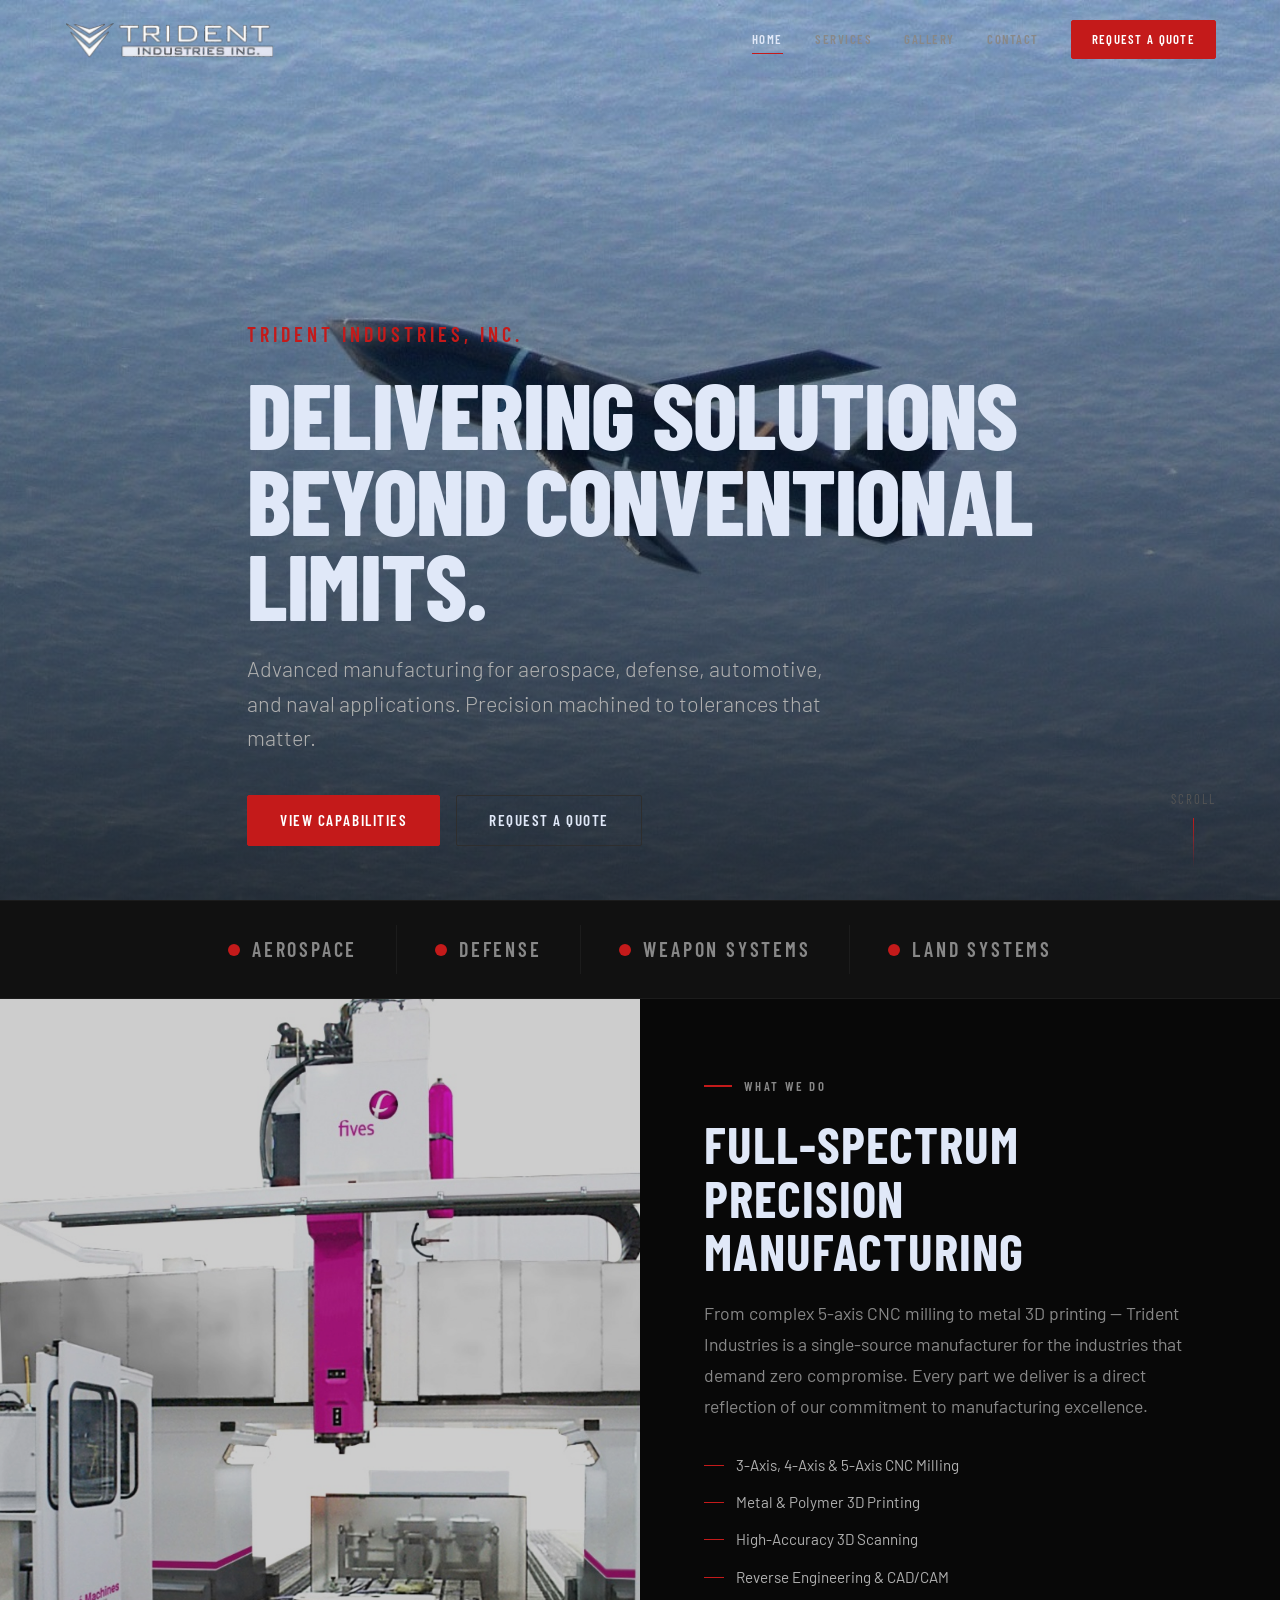
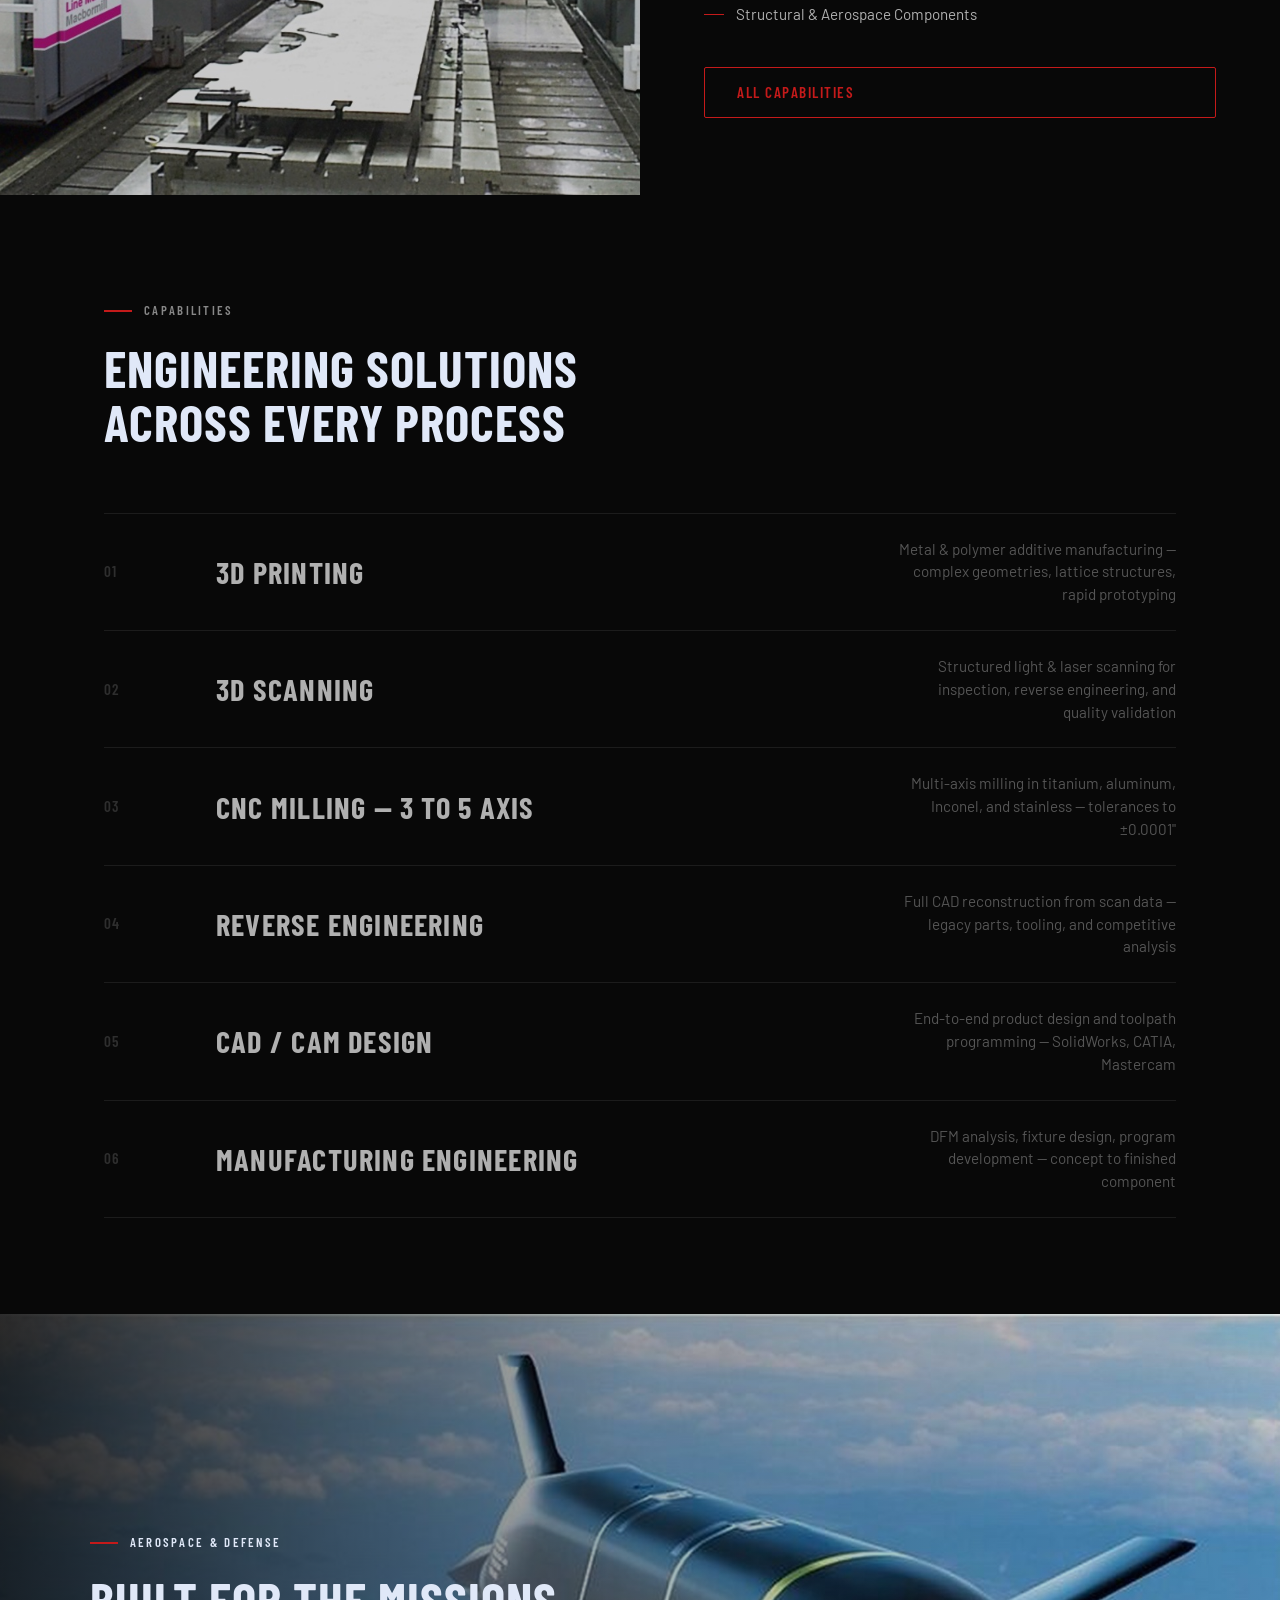
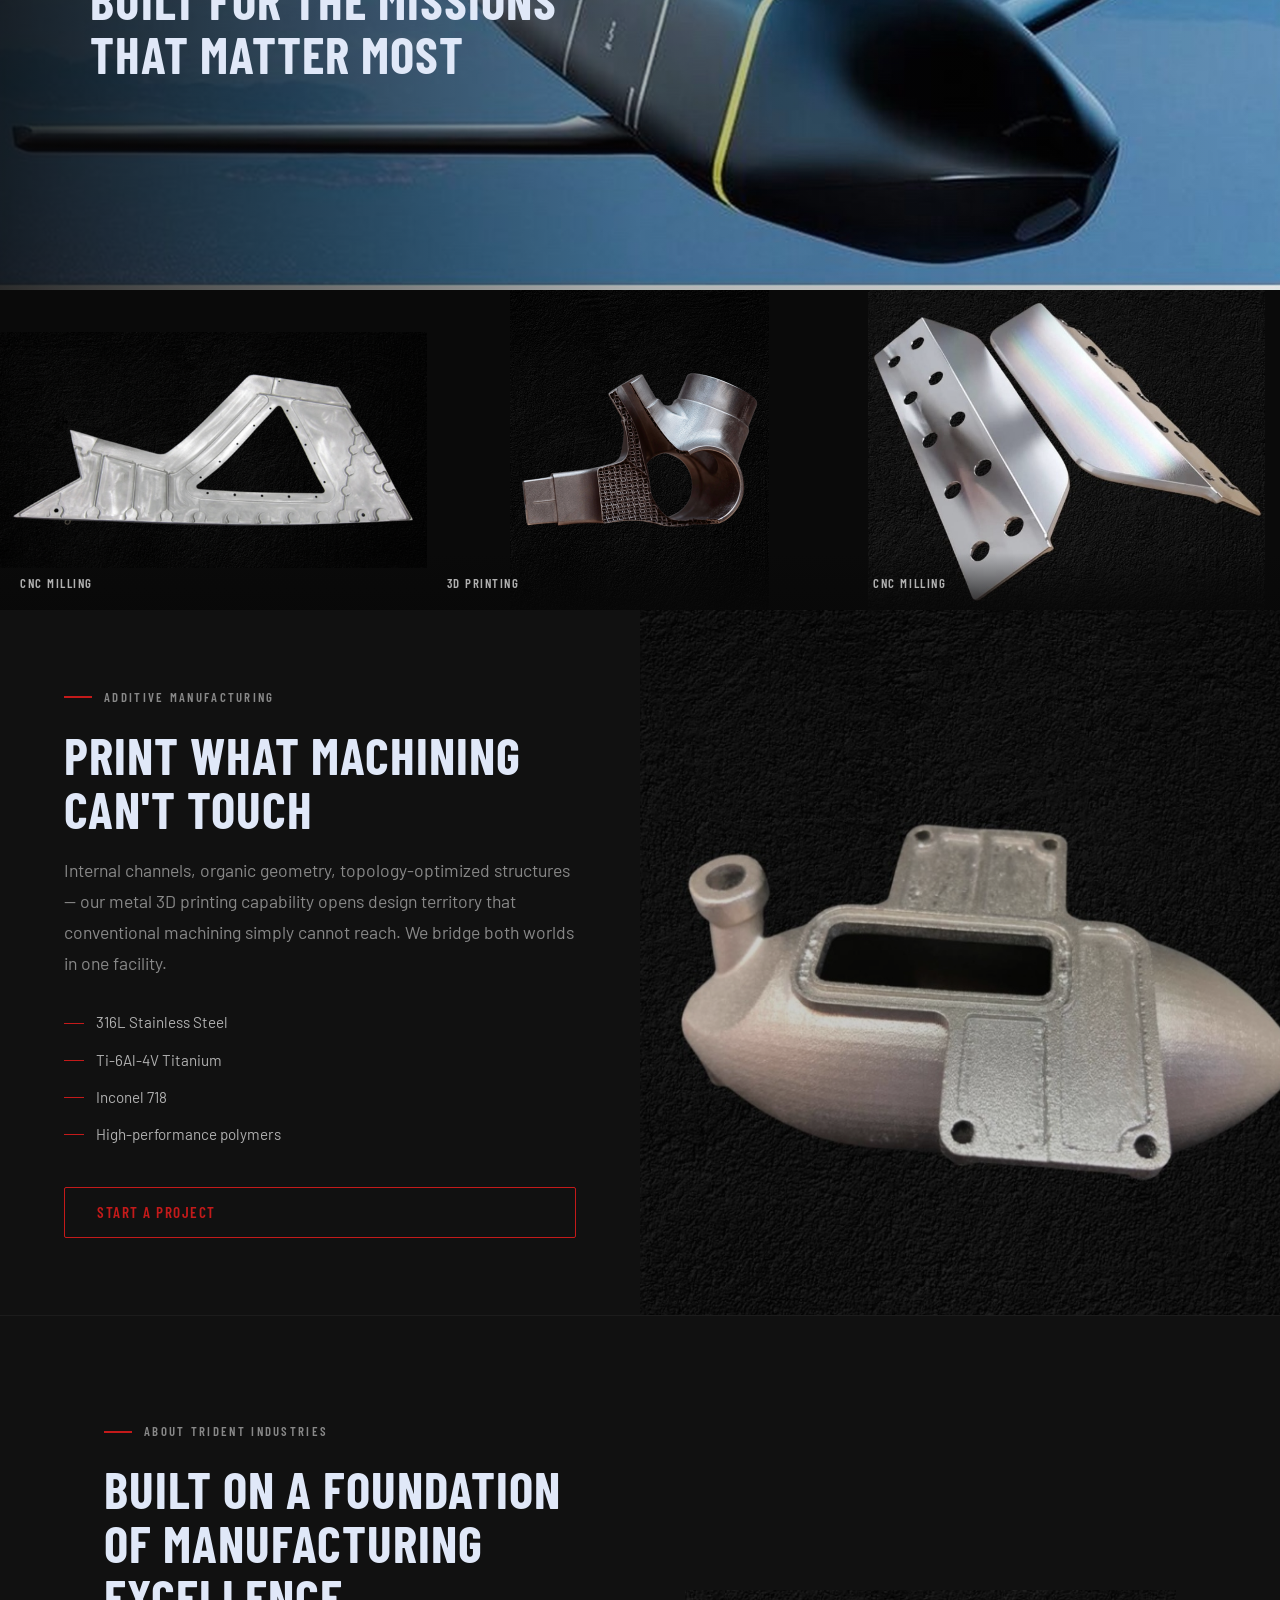
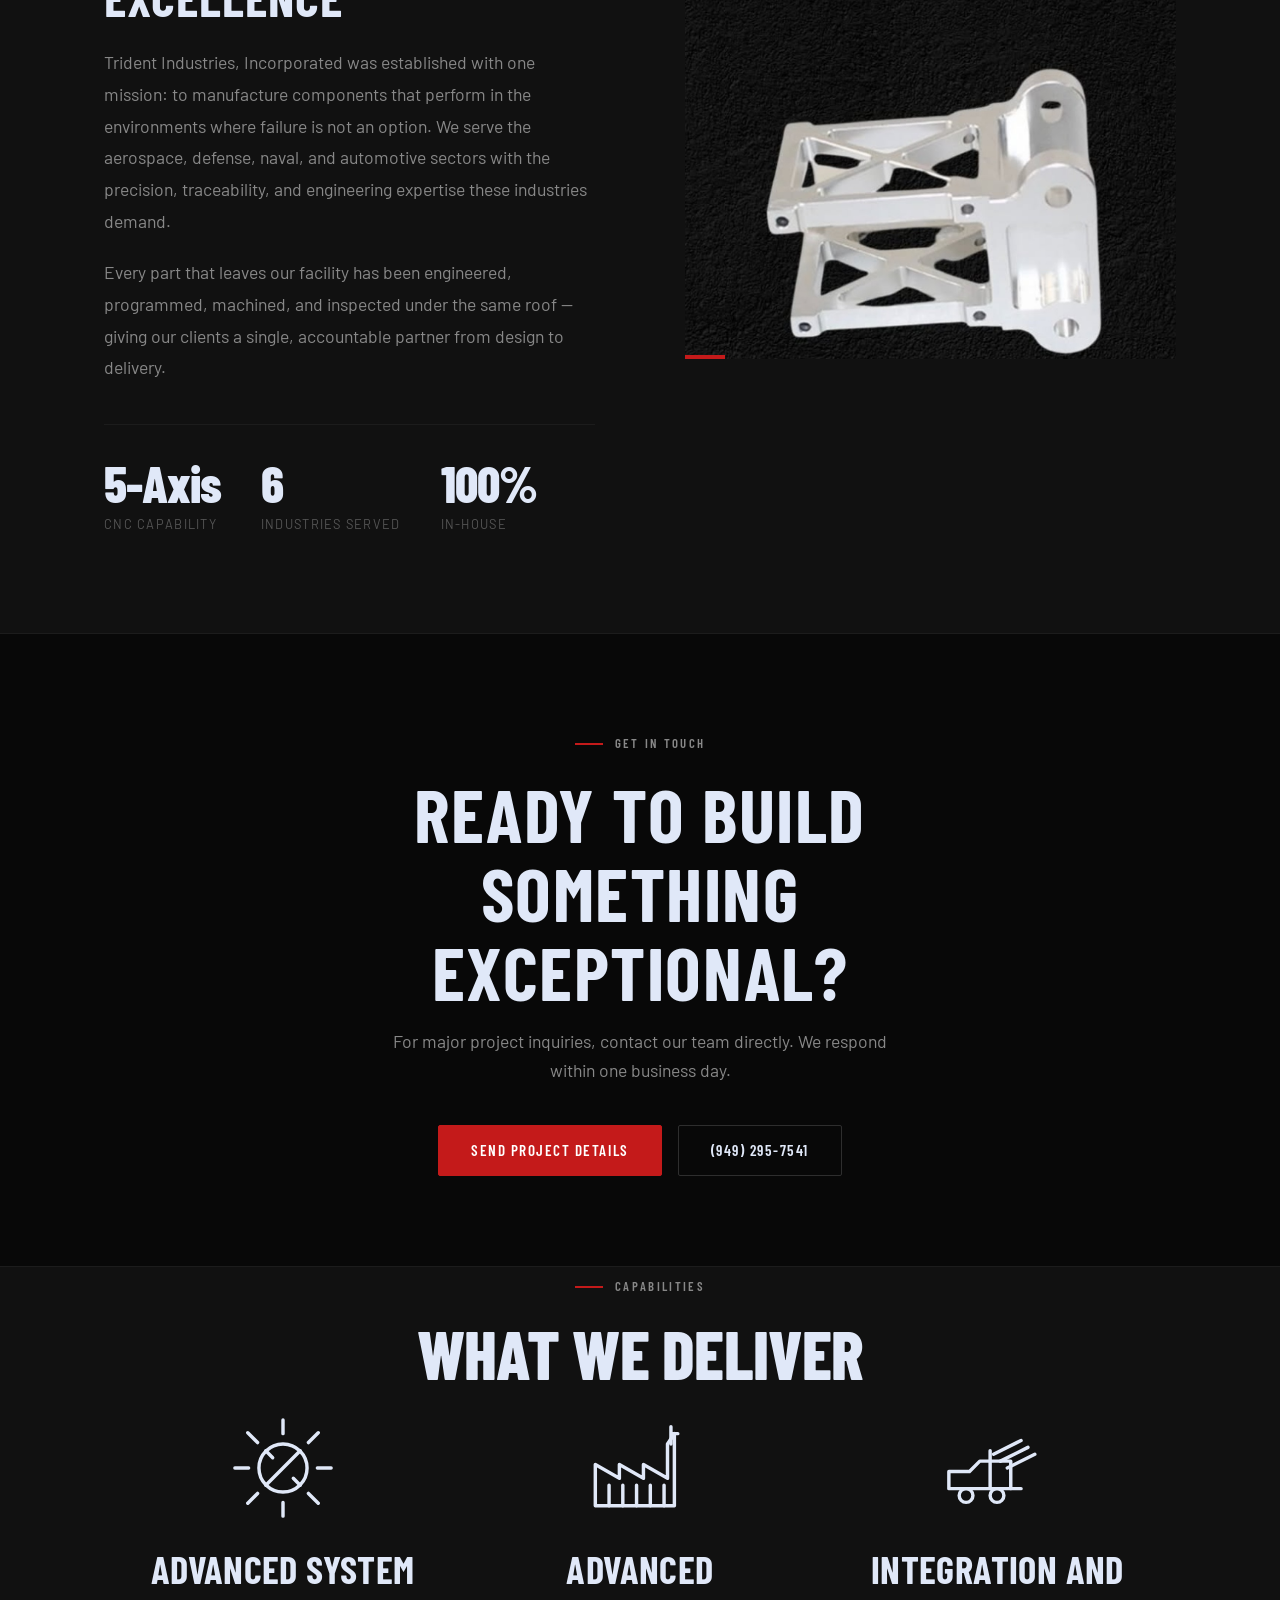
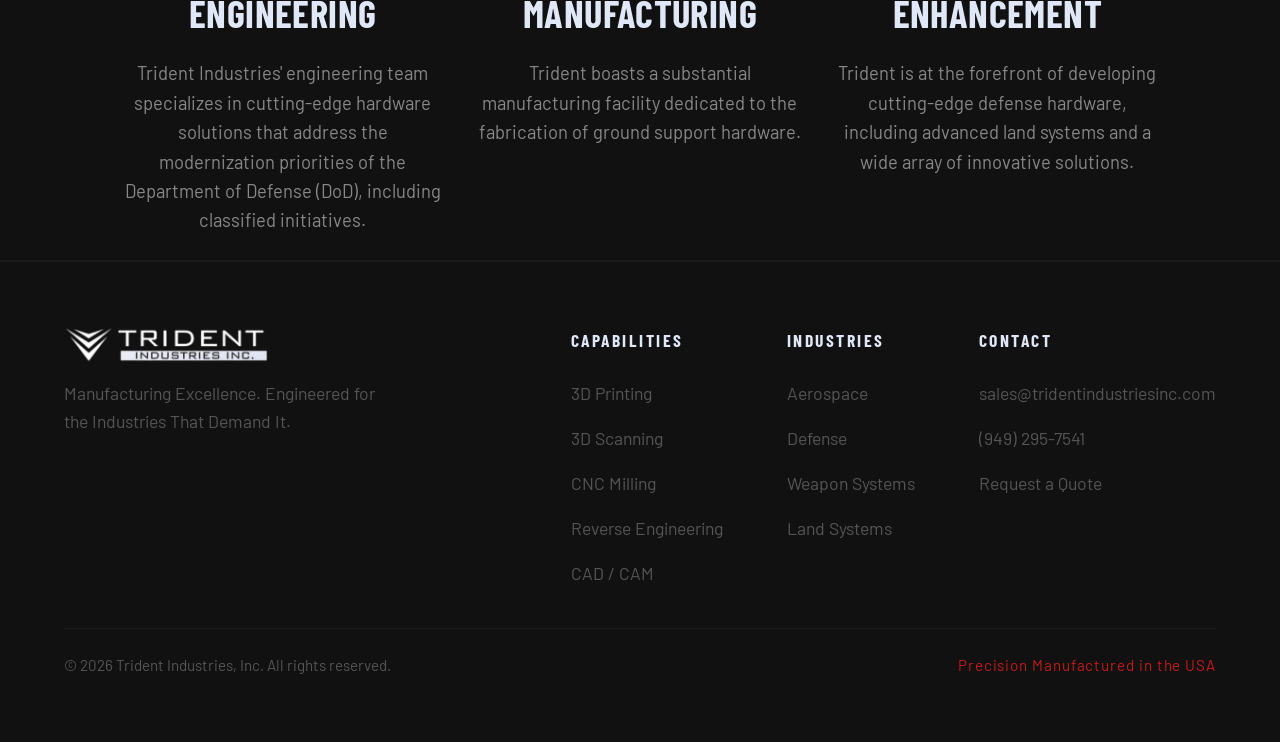
==== commit bd9be846: "Force cache bust + bulletproof full-width CSS for missile section" ====
--- a/index.html
+++ b/index.html
@@ -18,7 +18,7 @@
   <link rel="preconnect" href="https://fonts.gstatic.com" crossorigin />
   <link href="https://fonts.googleapis.com/css2?family=Barlow+Condensed:wght@300;400;600;700;800;900&family=Barlow:wght@300;400;500;600&display=swap" rel="stylesheet" />
 
-  <link rel="stylesheet" href="style.css" />
+  <link rel="stylesheet" href="style.css?v=20260509b" />
   <script src="https://identity.netlify.com/v1/netlify-identity-widget.js"></script>
 </head>
 <body>
--- a/style.css
+++ b/style.css
@@ -608,15 +608,23 @@
    FULL-BLEED DIVIDER
    ============================================================ */
 .full-bleed {
-  position: relative;
-  height: clamp(440px, 60vw, 820px);
-  overflow: hidden;
+  position: relative !important;
+  width: 100vw !important;
+  max-width: 100vw !important;
+  margin-left: calc(50% - 50vw) !important;
+  margin-right: calc(50% - 50vw) !important;
+  height: clamp(380px, 45vw, 620px) !important;
+  overflow: hidden !important;
+  box-sizing: border-box !important;
 }
 .full-bleed img {
-  width: 100%;
-  height: 100%;
-  object-fit: cover;
-  object-position: center 35%;
+  width: 100% !important;
+  height: 100% !important;
+  object-fit: cover !important;
+  object-position: center center !important;
+  display: block !important;
+  margin: 0 !important;
+  padding: 0 !important;
 }
 .full-bleed-overlay {
   position: absolute;
@@ -633,7 +641,7 @@
   padding-inline: clamp(var(--space-8), 7vw, var(--space-24));
   max-width: 650px;
 }
-.full-bleed-text .label { color: var(--gray-4); }
+.full-bleed-text .label { color: var(--white); }
 .full-bleed-quote {
   font-family: var(--font-display);
   font-size: var(--text-2xl);
@@ -969,22 +977,14 @@
   overflow: hidden;
   cursor: pointer;
 }
-.gallery-item:nth-child(4) {
-  grid-column: span 2;
-}
-.gallery-item:nth-child(7) {
-  grid-column: span 2;
-}
 .gallery-item img {
   width: 100%;
   height: 100%;
-  min-height: 280px;
-  object-fit: contain;
-  background: #0a0a0a;
-  filter: grayscale(30%);
-  transition: transform 0.6s var(--ease-out), filter 0.4s;
-}
-.gallery-item:hover img { transform: scale(1.05); filter: grayscale(0%); }
+  object-fit: cover;
+  background: transparent;
+  transition: transform 0.6s var(--ease-out);
+}
+.gallery-item:hover img { transform: scale(1.05); }
 .gallery-item-overlay {
   position: absolute;
   inset: 0;
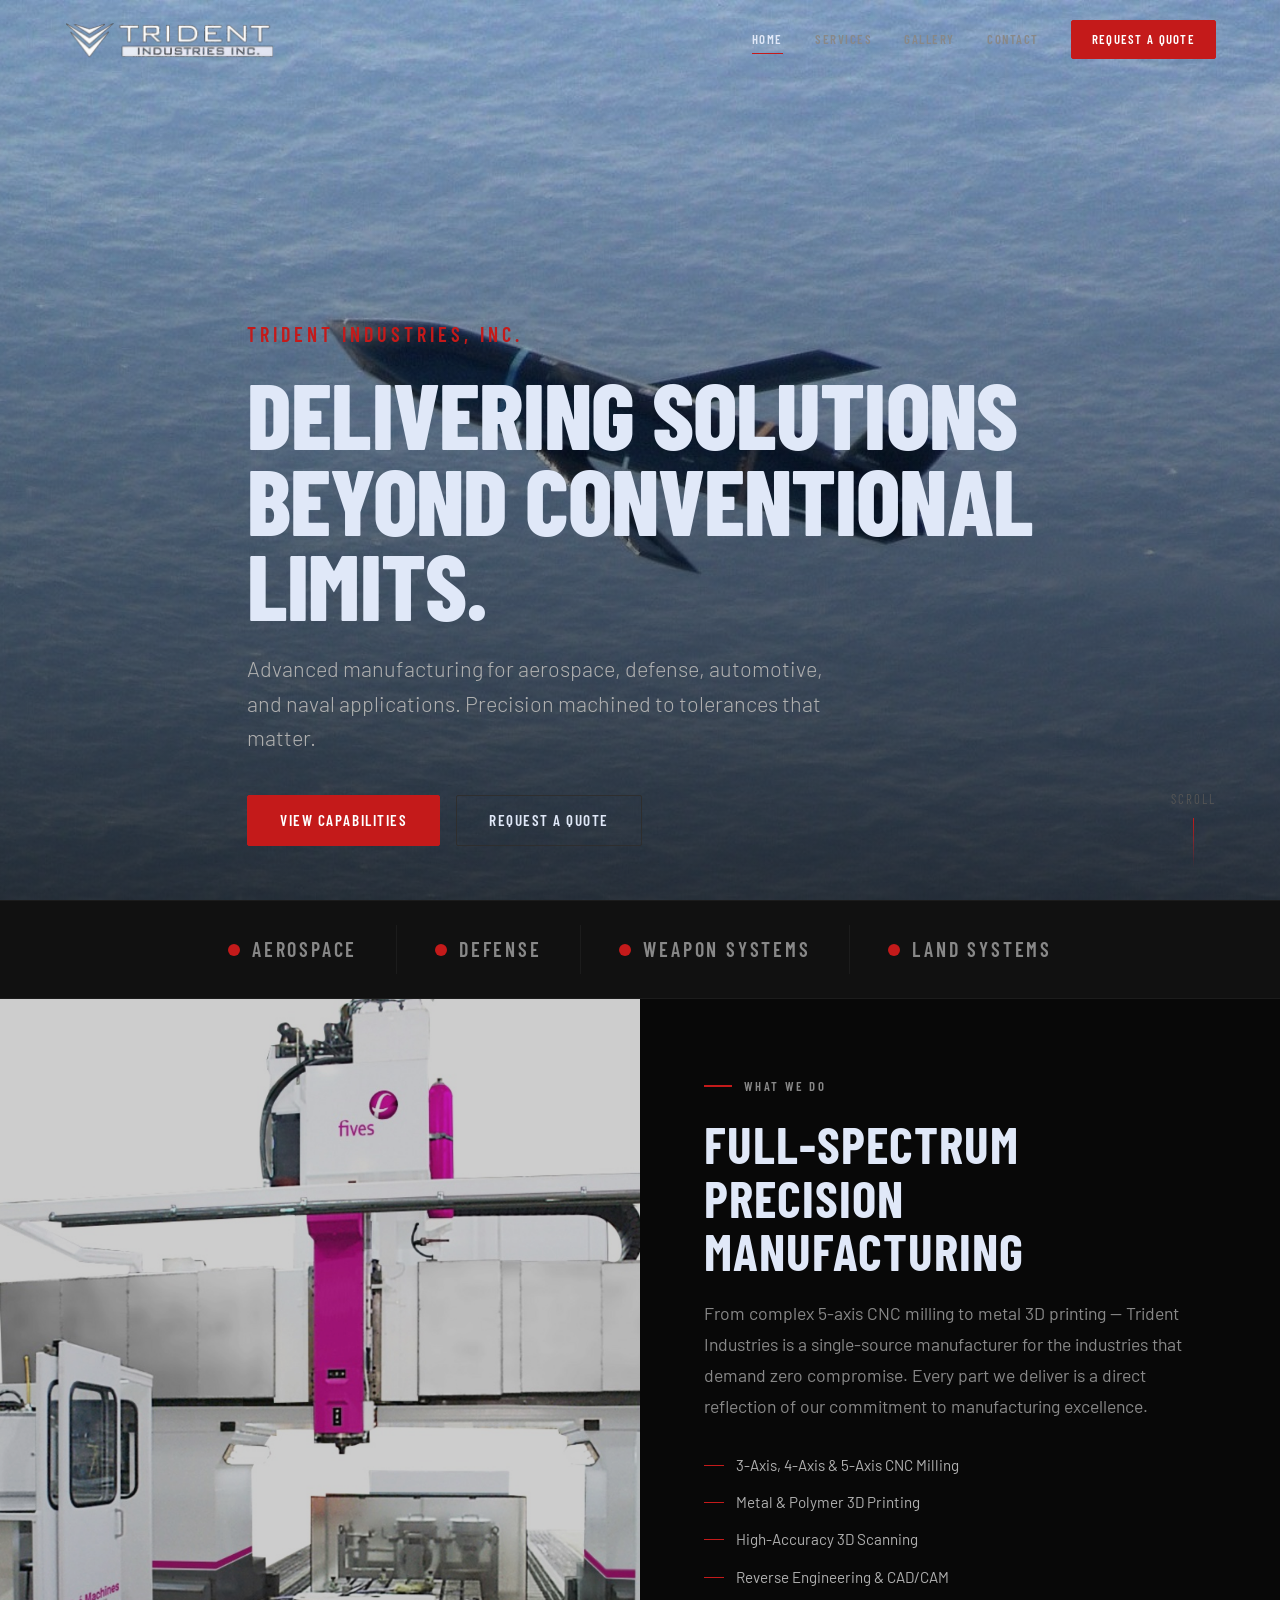
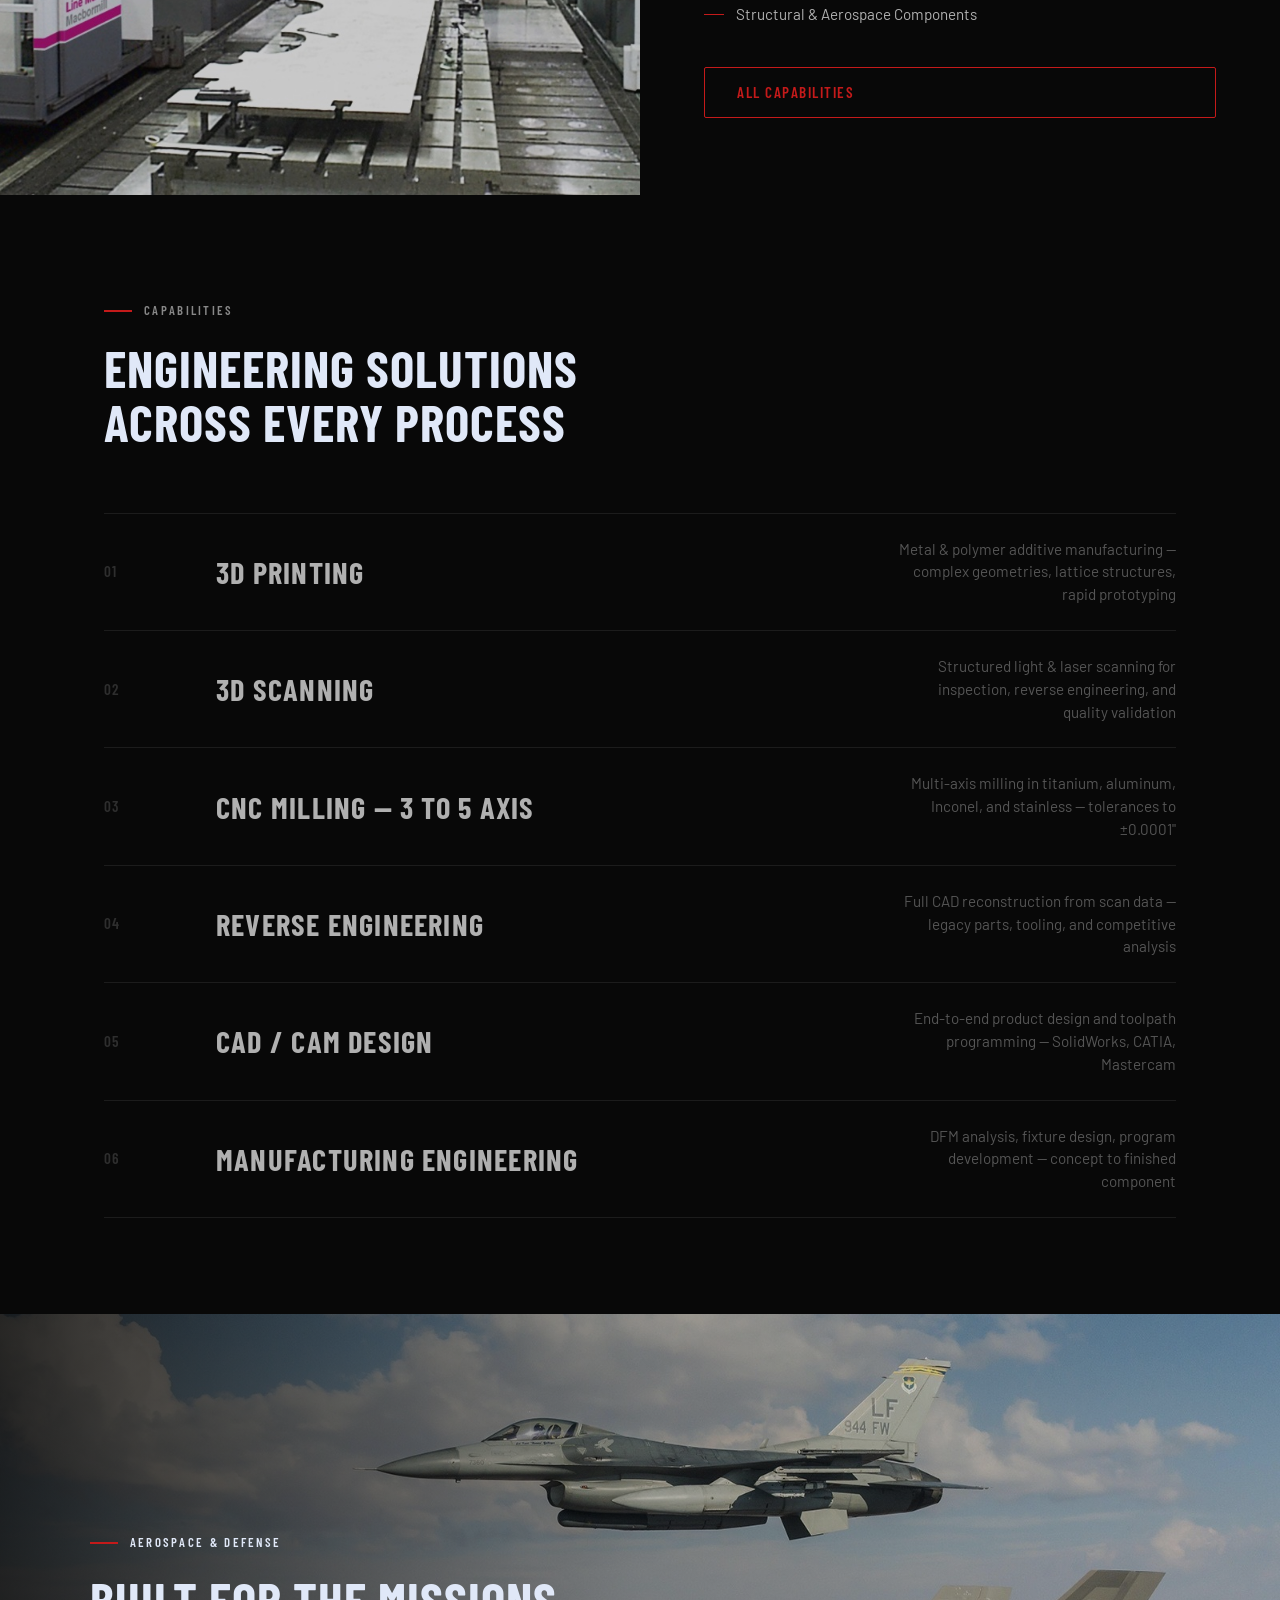
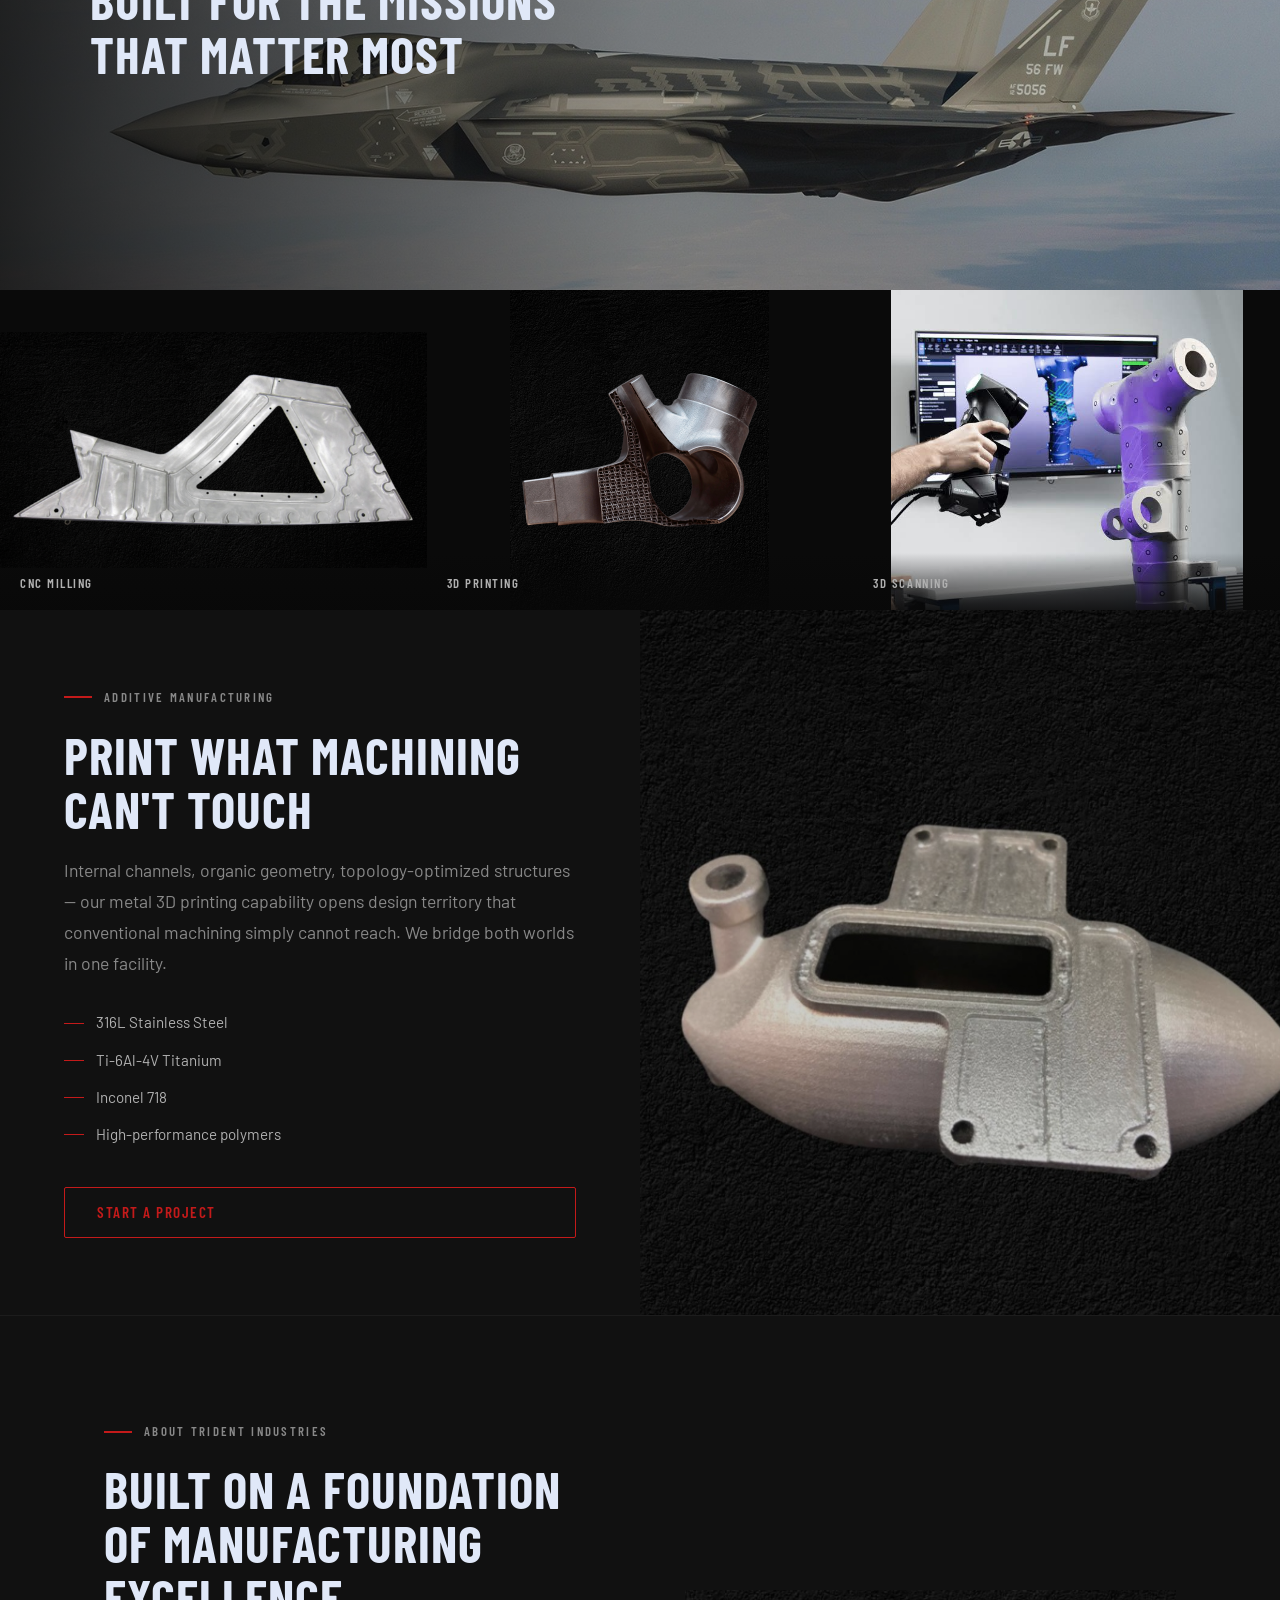
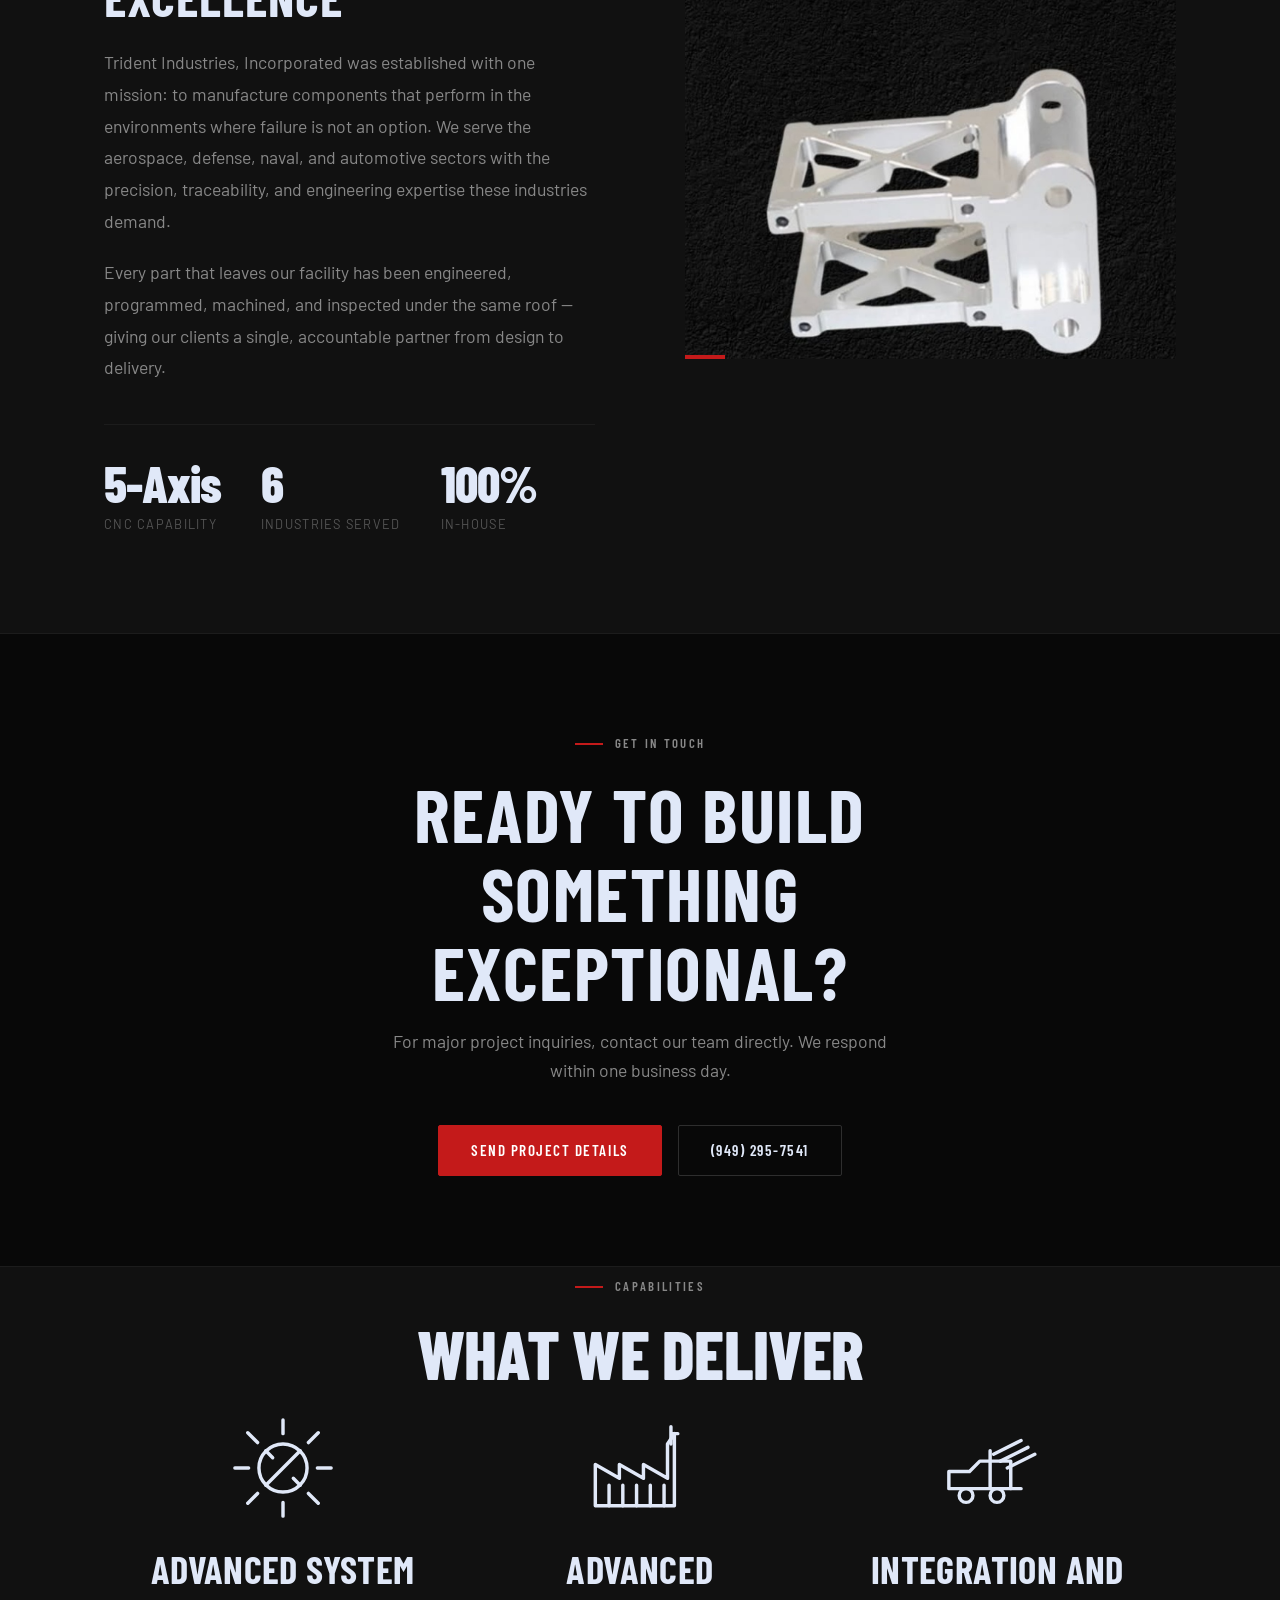
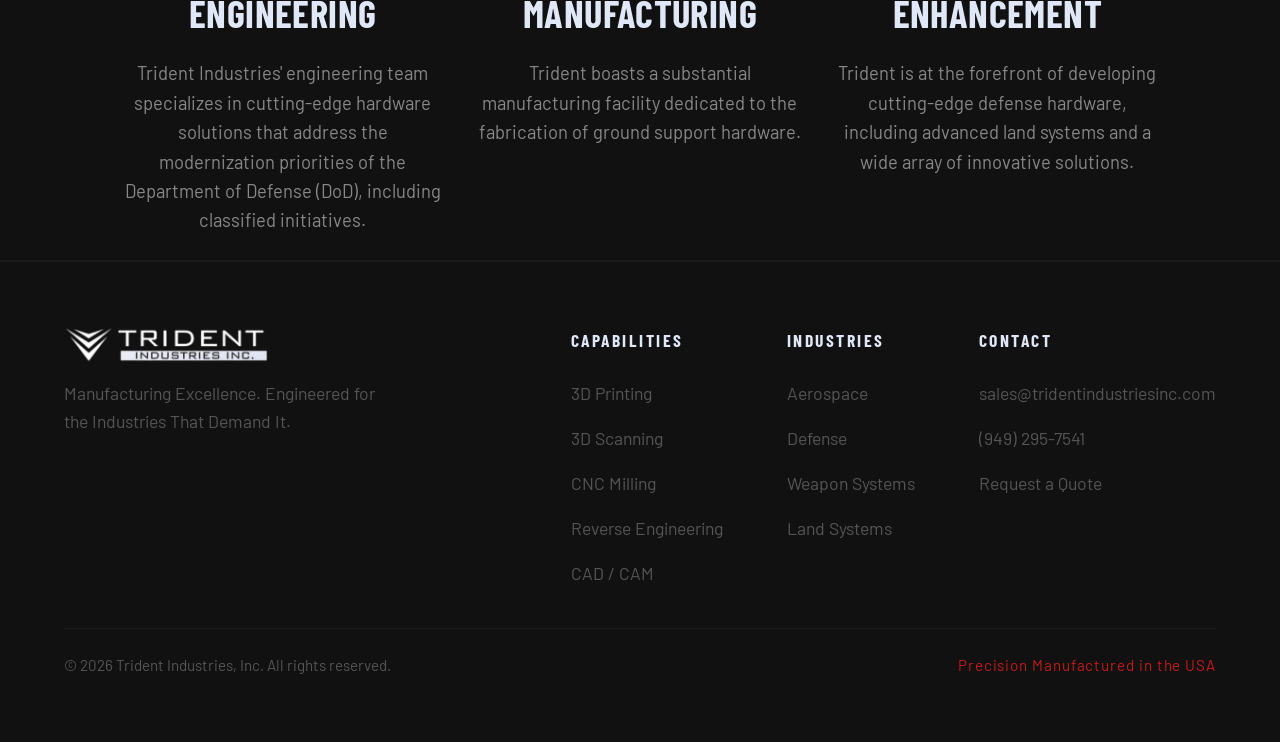
==== commit 6a12ccc1: "Replace duplicate CNC Milling tile with 3D Scanning on home page" ====
--- a/index.html
+++ b/index.html
@@ -177,8 +177,8 @@
         <div class="gallery-strip-label">3D Printing</div>
       </div>
       <div class="gallery-strip-item">
-        <img src="assets/brackets-polished.jpg" alt="Polished precision machined brackets" loading="lazy" />
-        <div class="gallery-strip-label">CNC Milling</div>
+        <img src="assets/scanning-home.jpg" alt="Handheld 3D scanner capturing part geometry" loading="lazy" />
+        <div class="gallery-strip-label">3D Scanning</div>
       </div>
     </div>
 
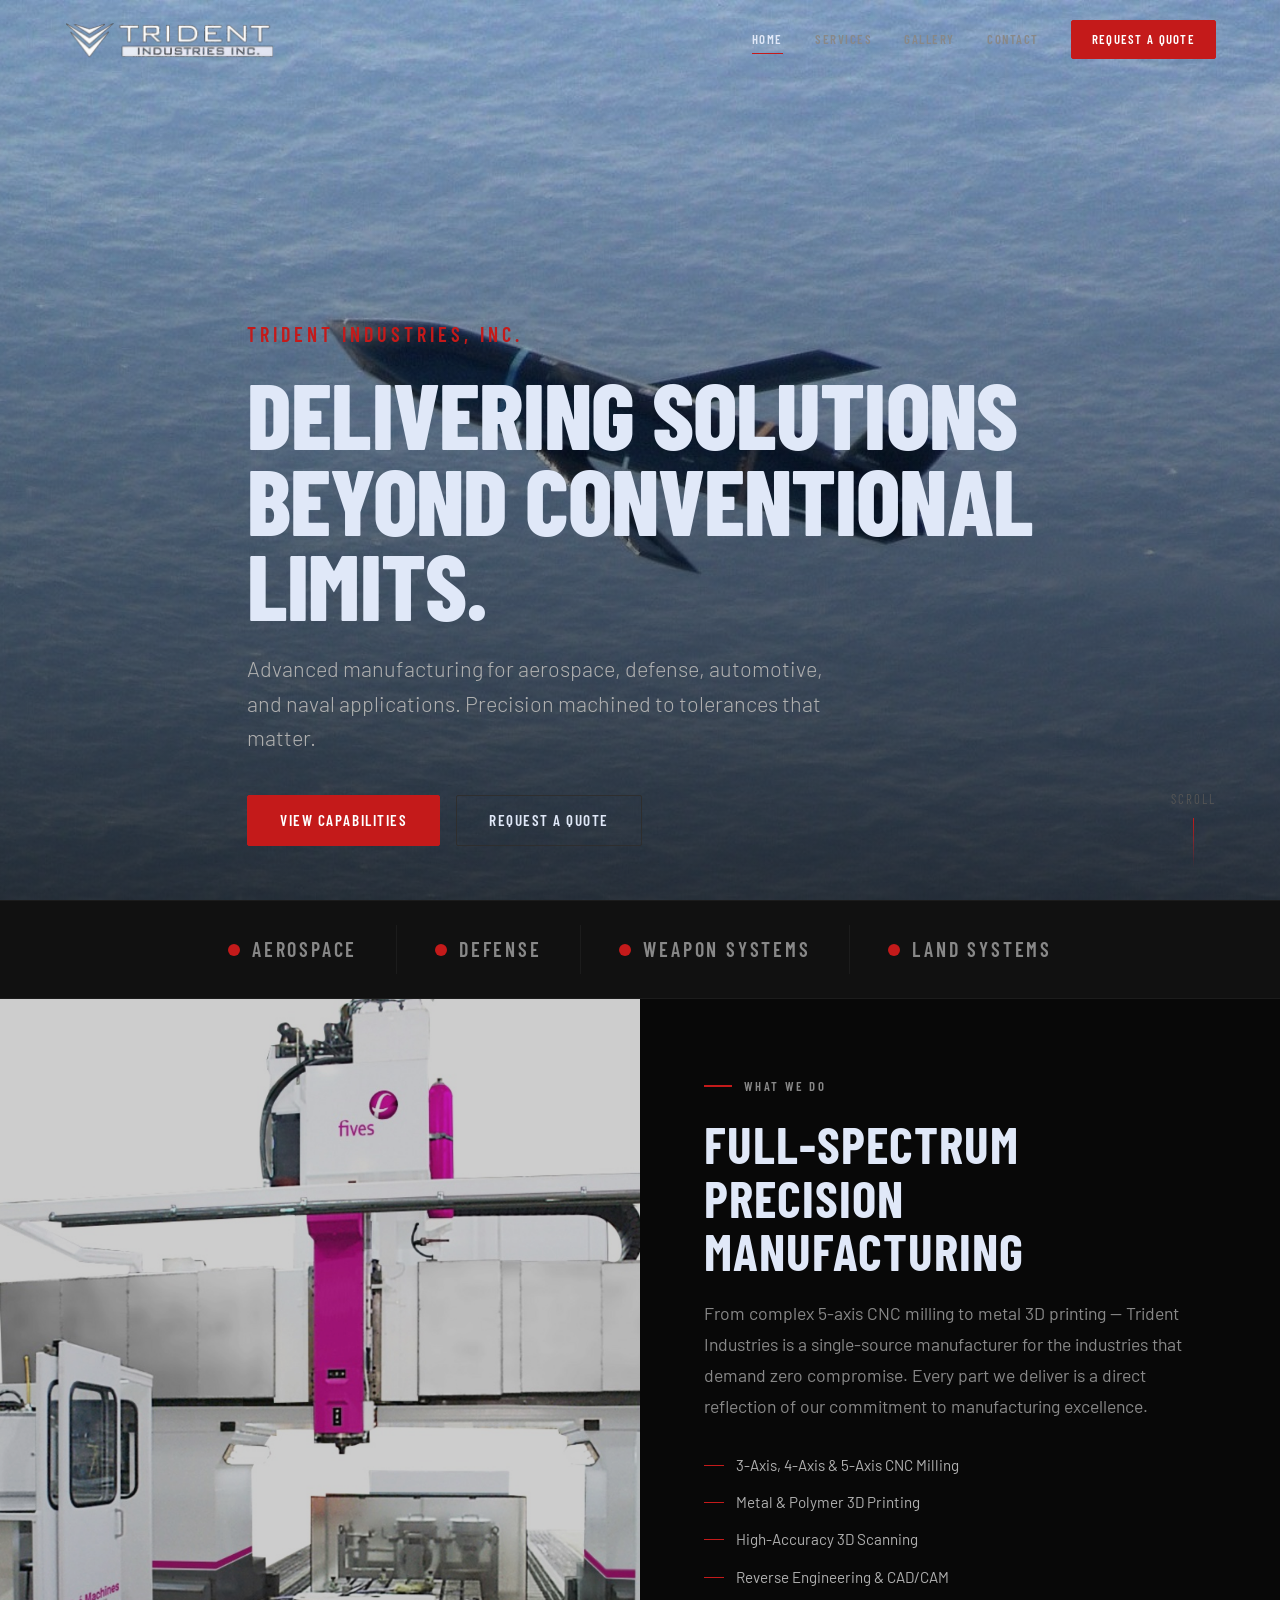
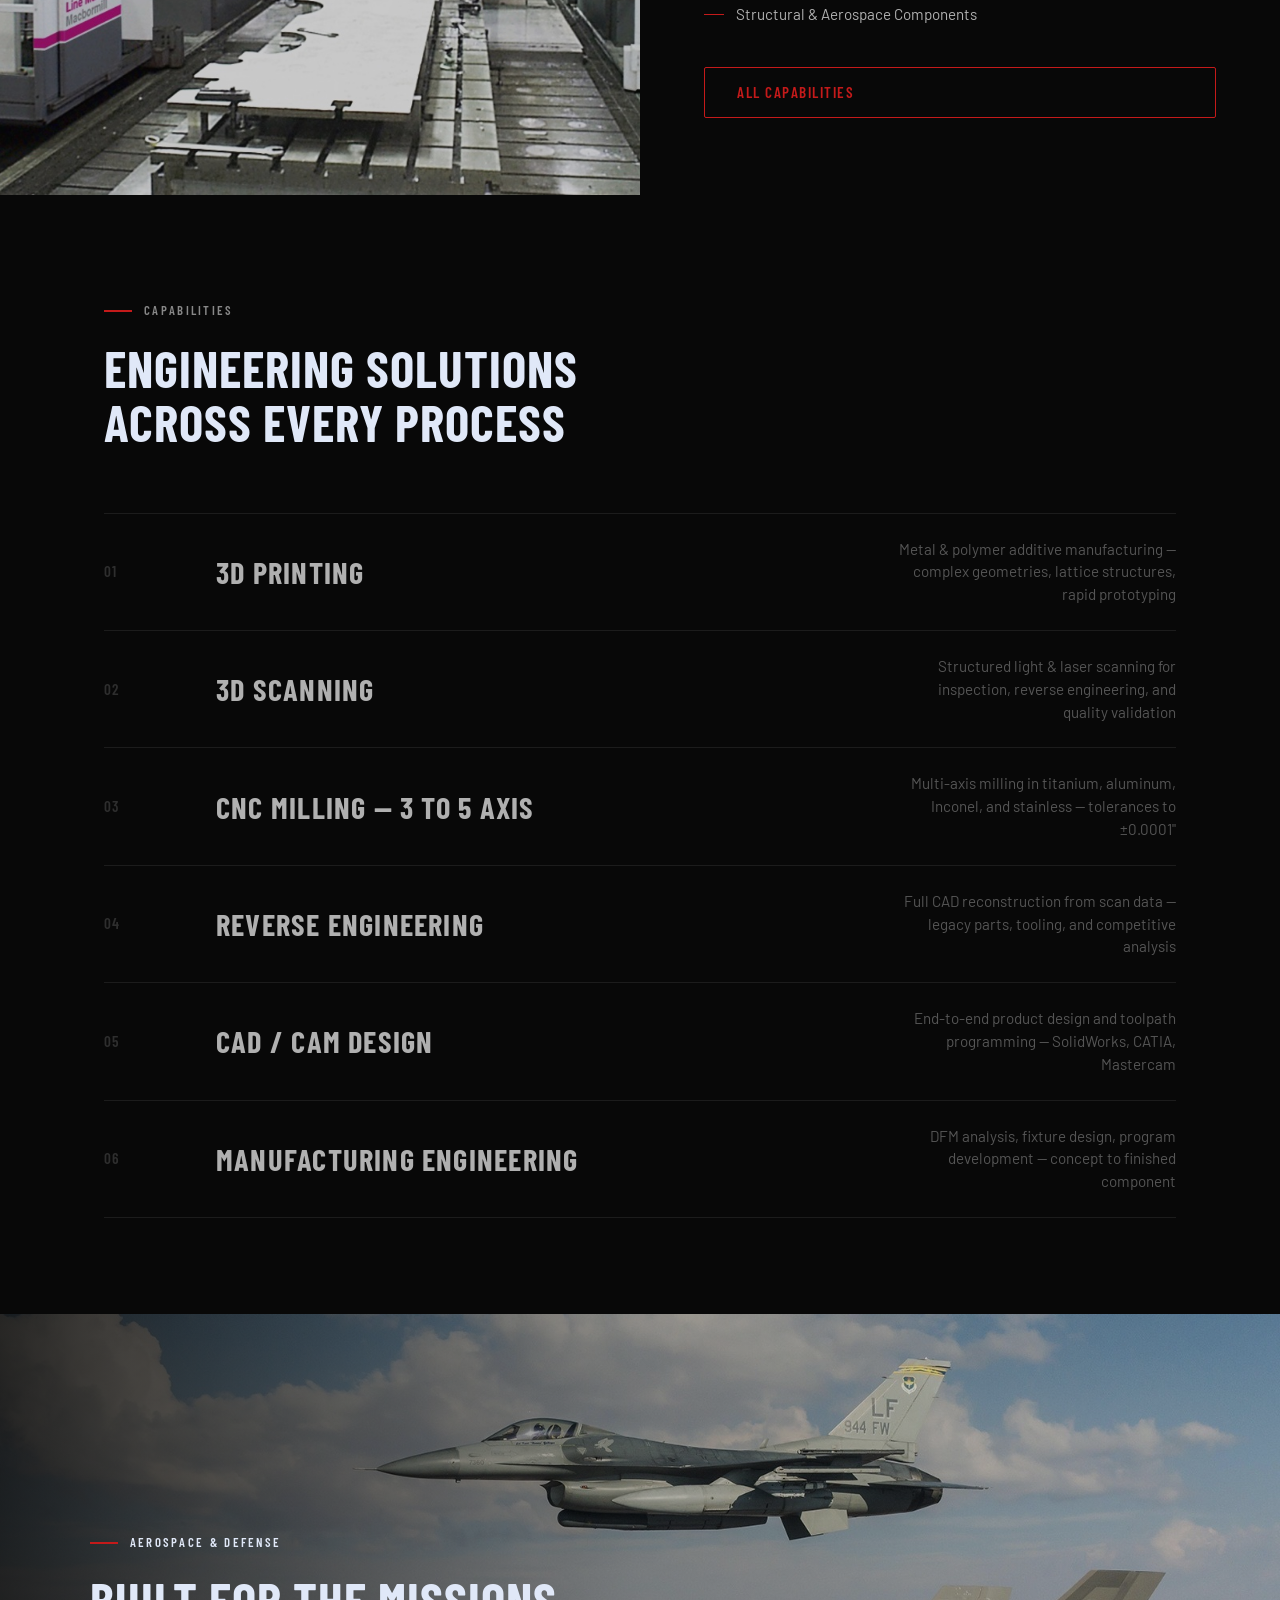
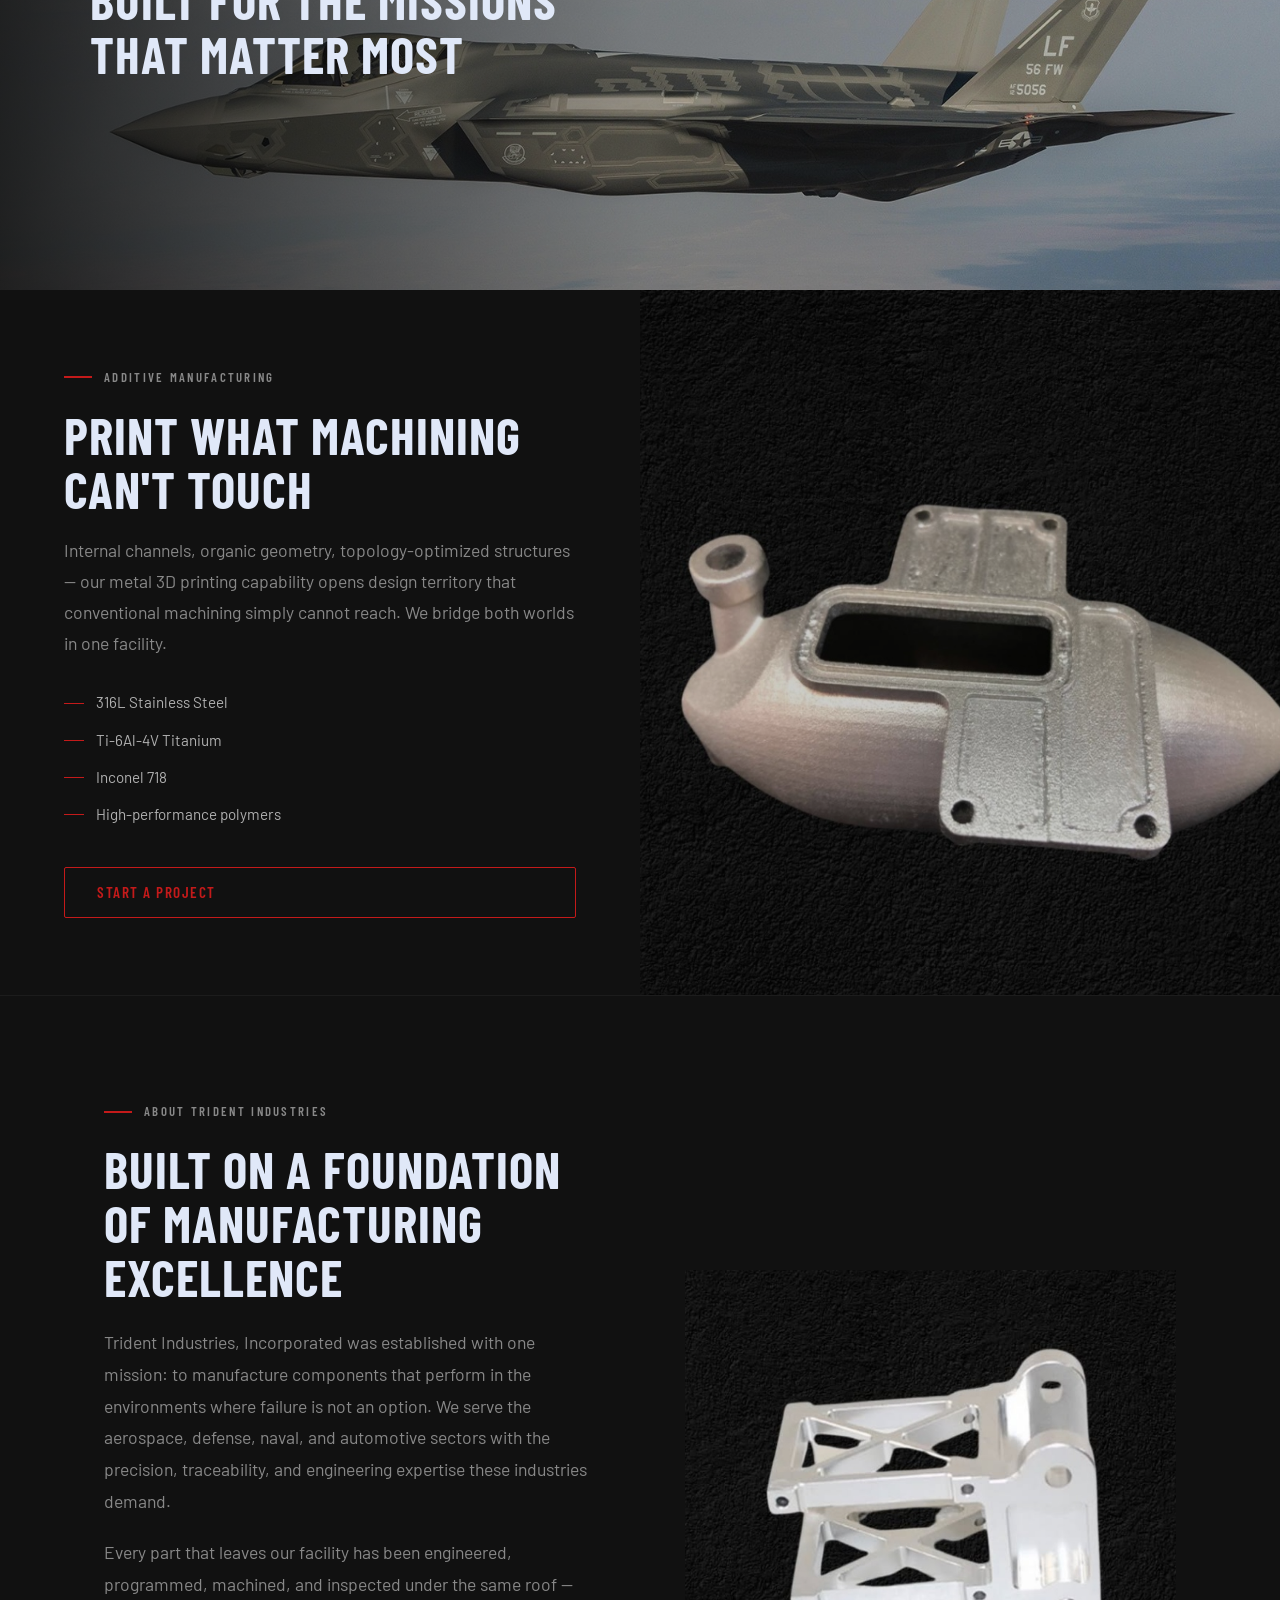
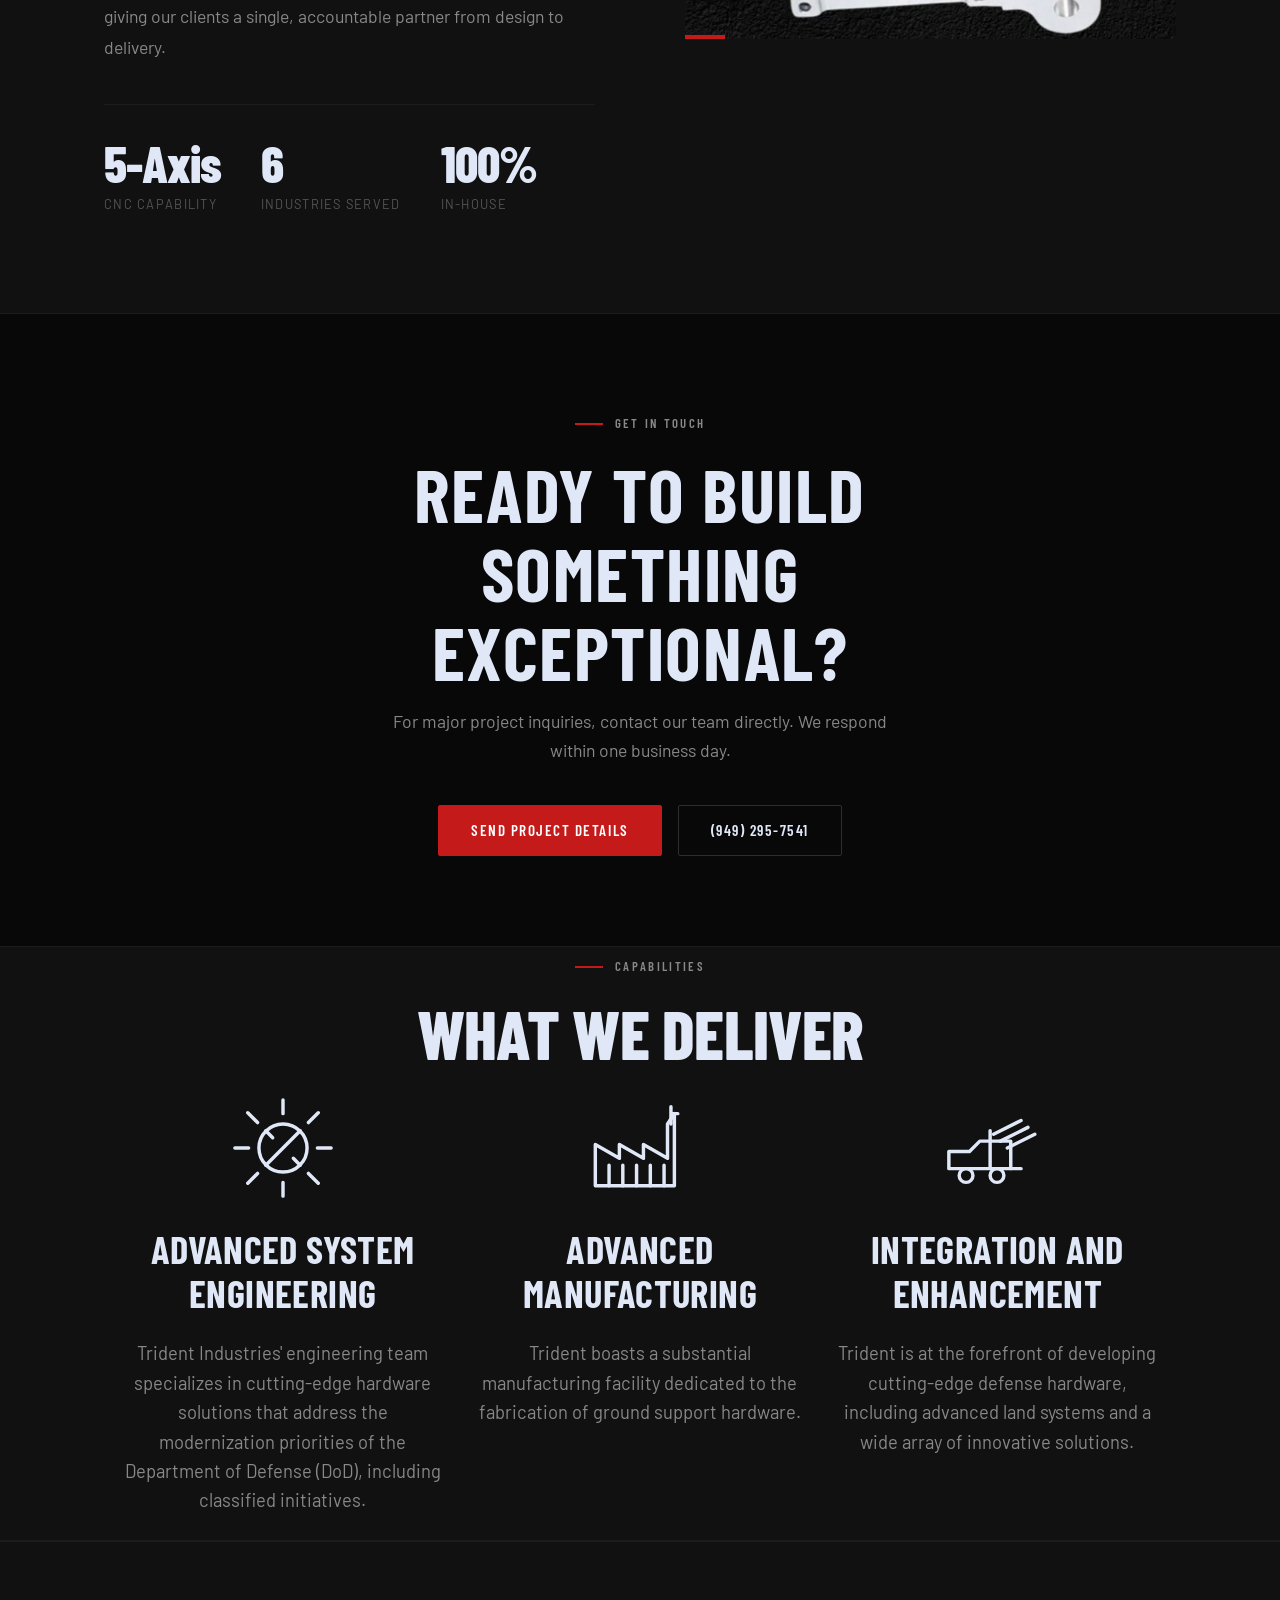
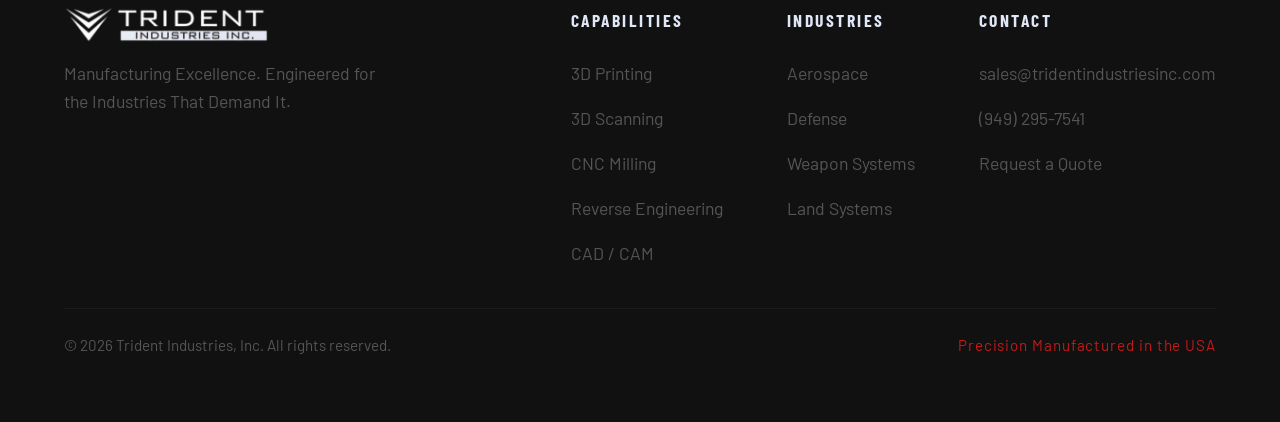
==== commit 5f736b89: "Remove gallery strip section from home page" ====
--- a/index.html
+++ b/index.html
@@ -163,22 +163,6 @@
           <span class="label">Aerospace &amp; Defense</span>
           <p class="full-bleed-quote">Built for the Missions That Matter Most</p>
         </div>
-      </div>
-    </div>
-
-    <!-- GALLERY STRIP -->
-    <div class="gallery-strip">
-      <div class="gallery-strip-item">
-        <img src="assets/control-arm.jpg" alt="Precision machined vehicle control arm" loading="lazy" />
-        <div class="gallery-strip-label">Automotive</div>
-      </div>
-      <div class="gallery-strip-item">
-        <img src="assets/printed-fairing.jpg" alt="3D printed aerodynamic fairing" loading="lazy" />
-        <div class="gallery-strip-label">3D Printing</div>
-      </div>
-      <div class="gallery-strip-item">
-        <img src="assets/scanning-home.jpg" alt="Handheld 3D scanner capturing part geometry" loading="lazy" />
-        <div class="gallery-strip-label">3D Scanning</div>
       </div>
     </div>
 
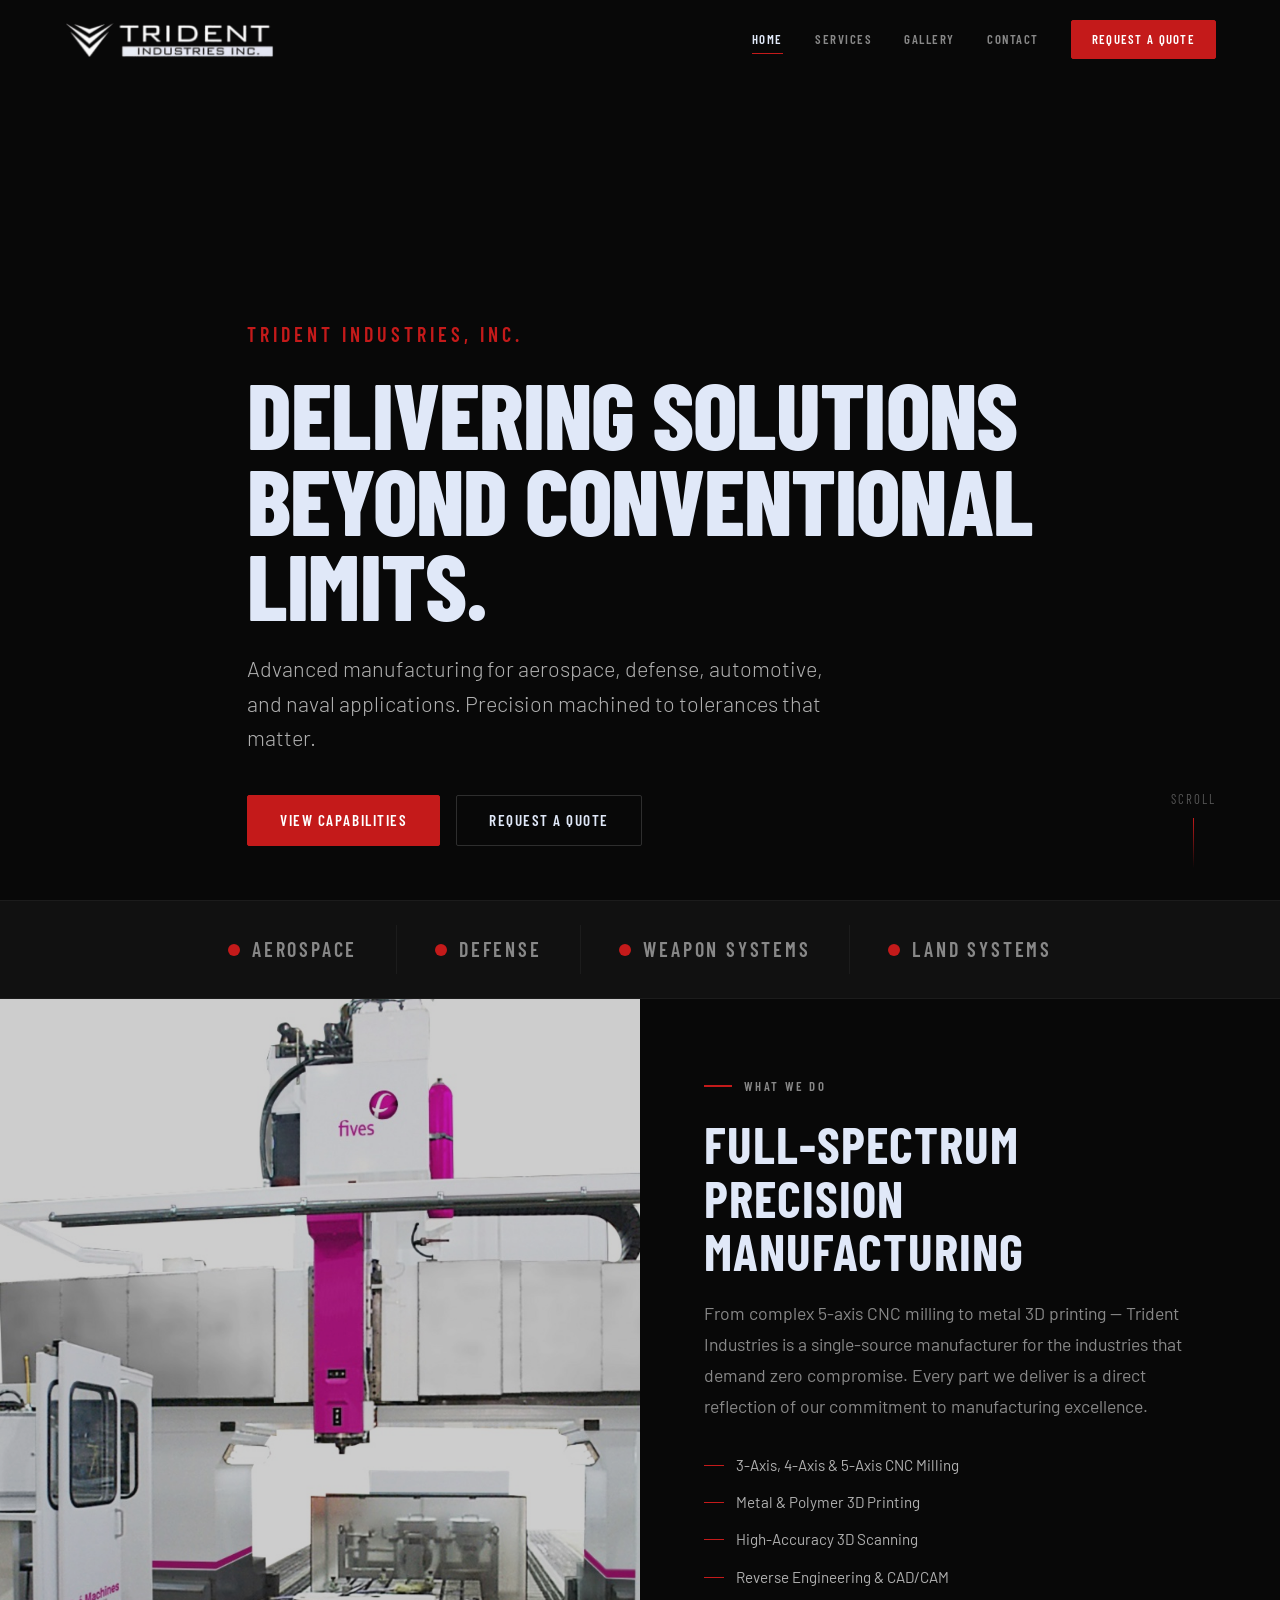
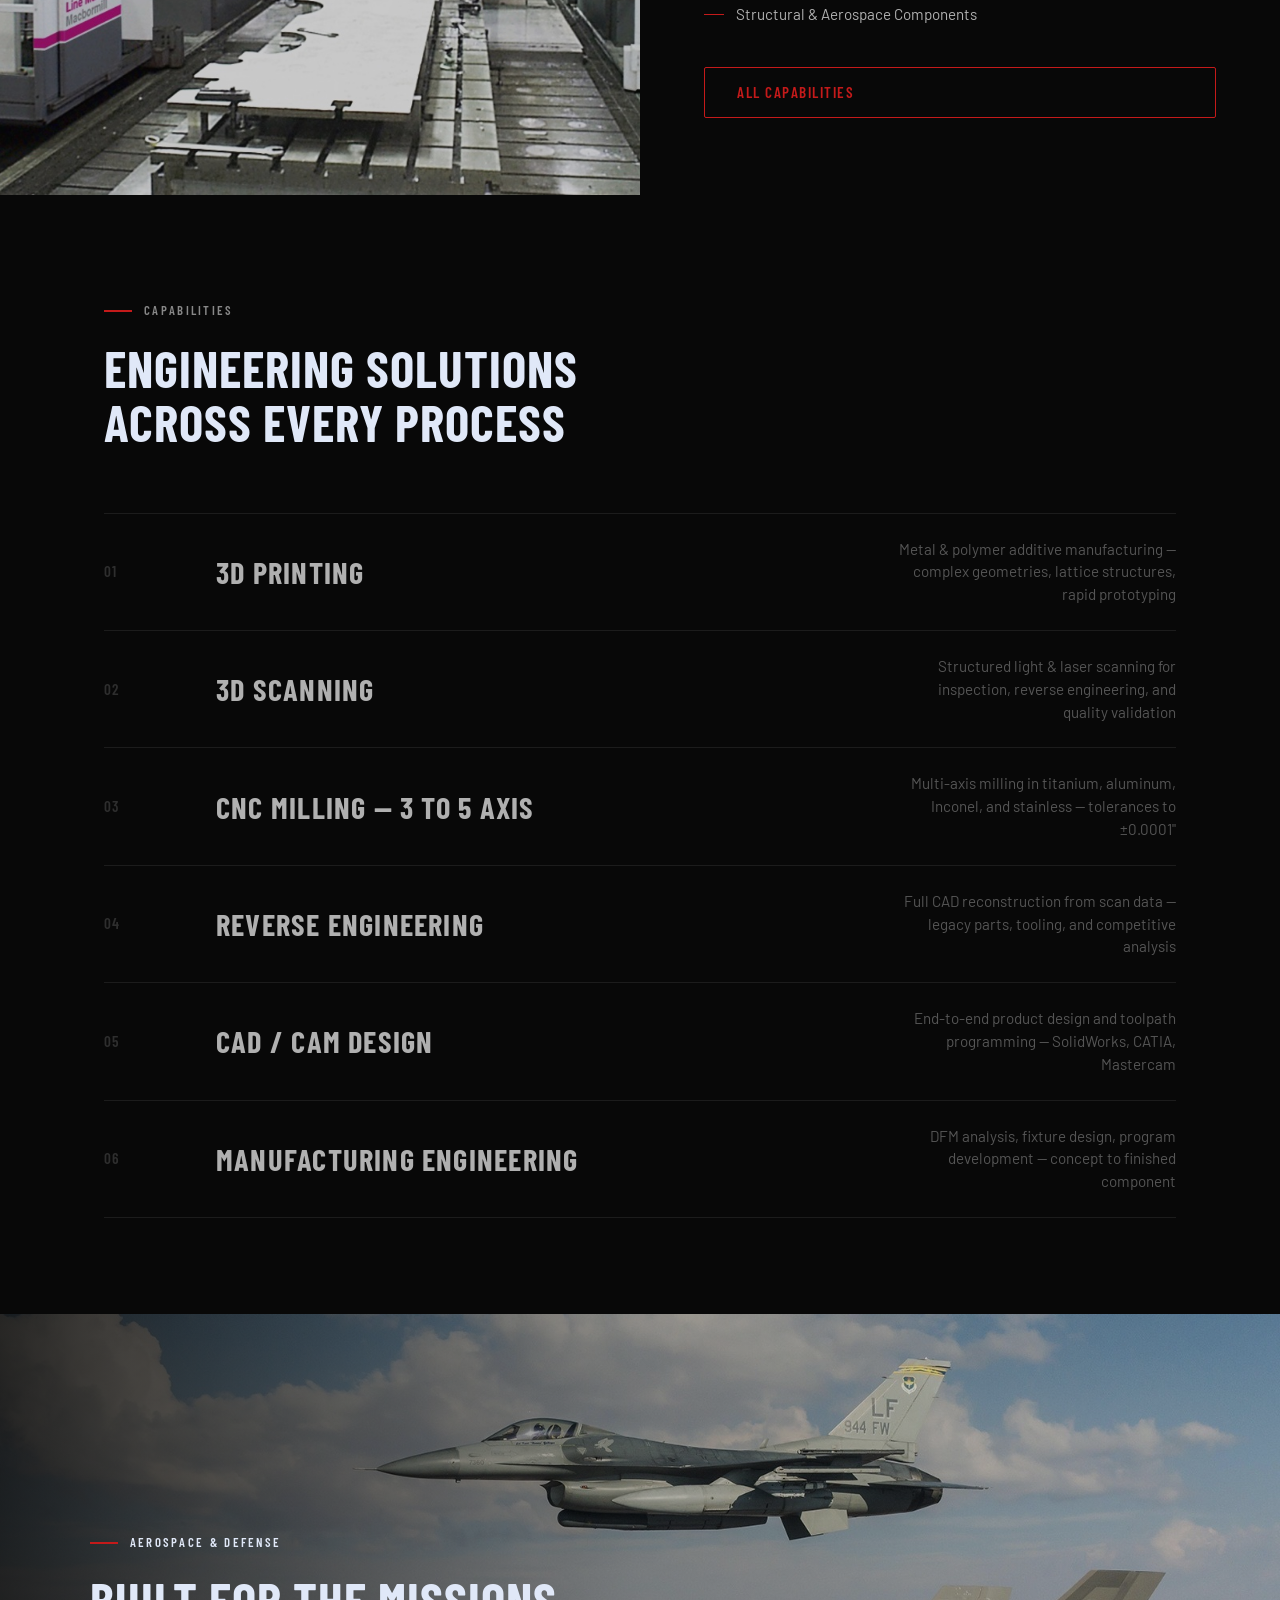
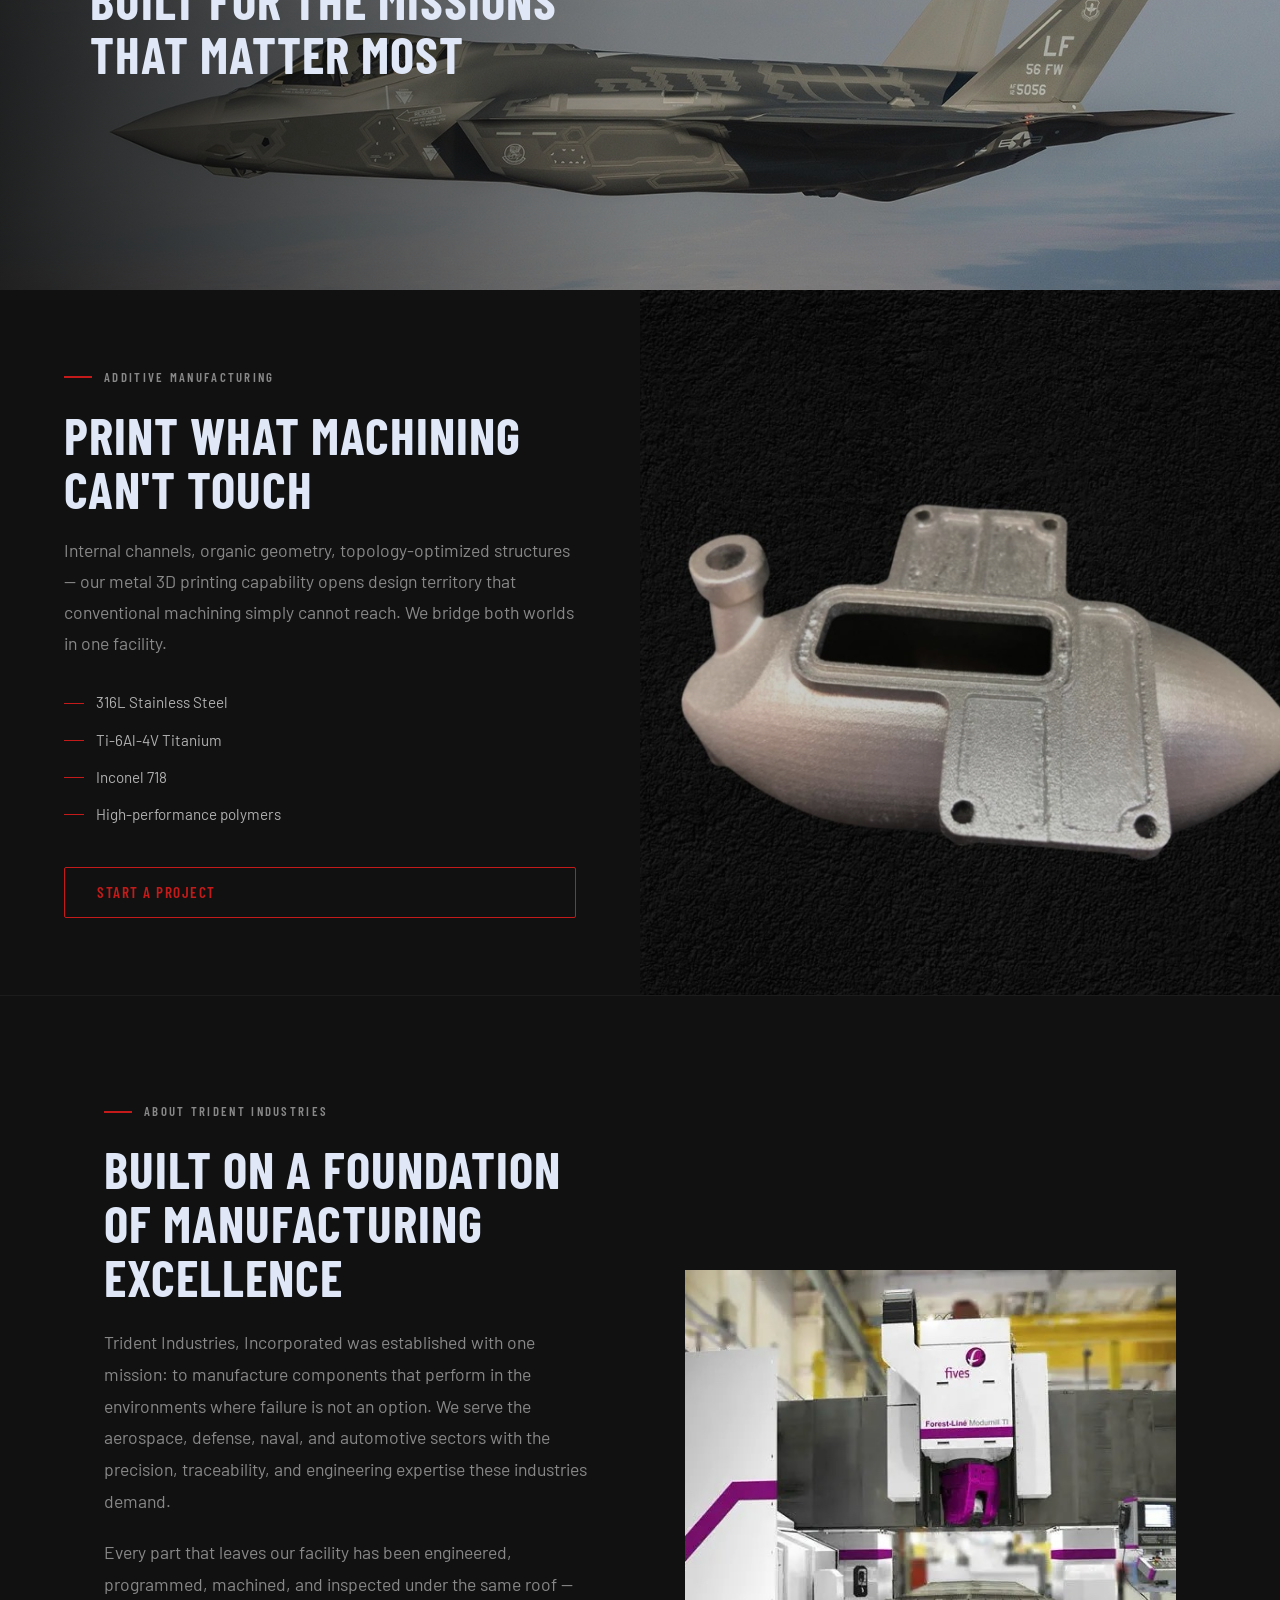
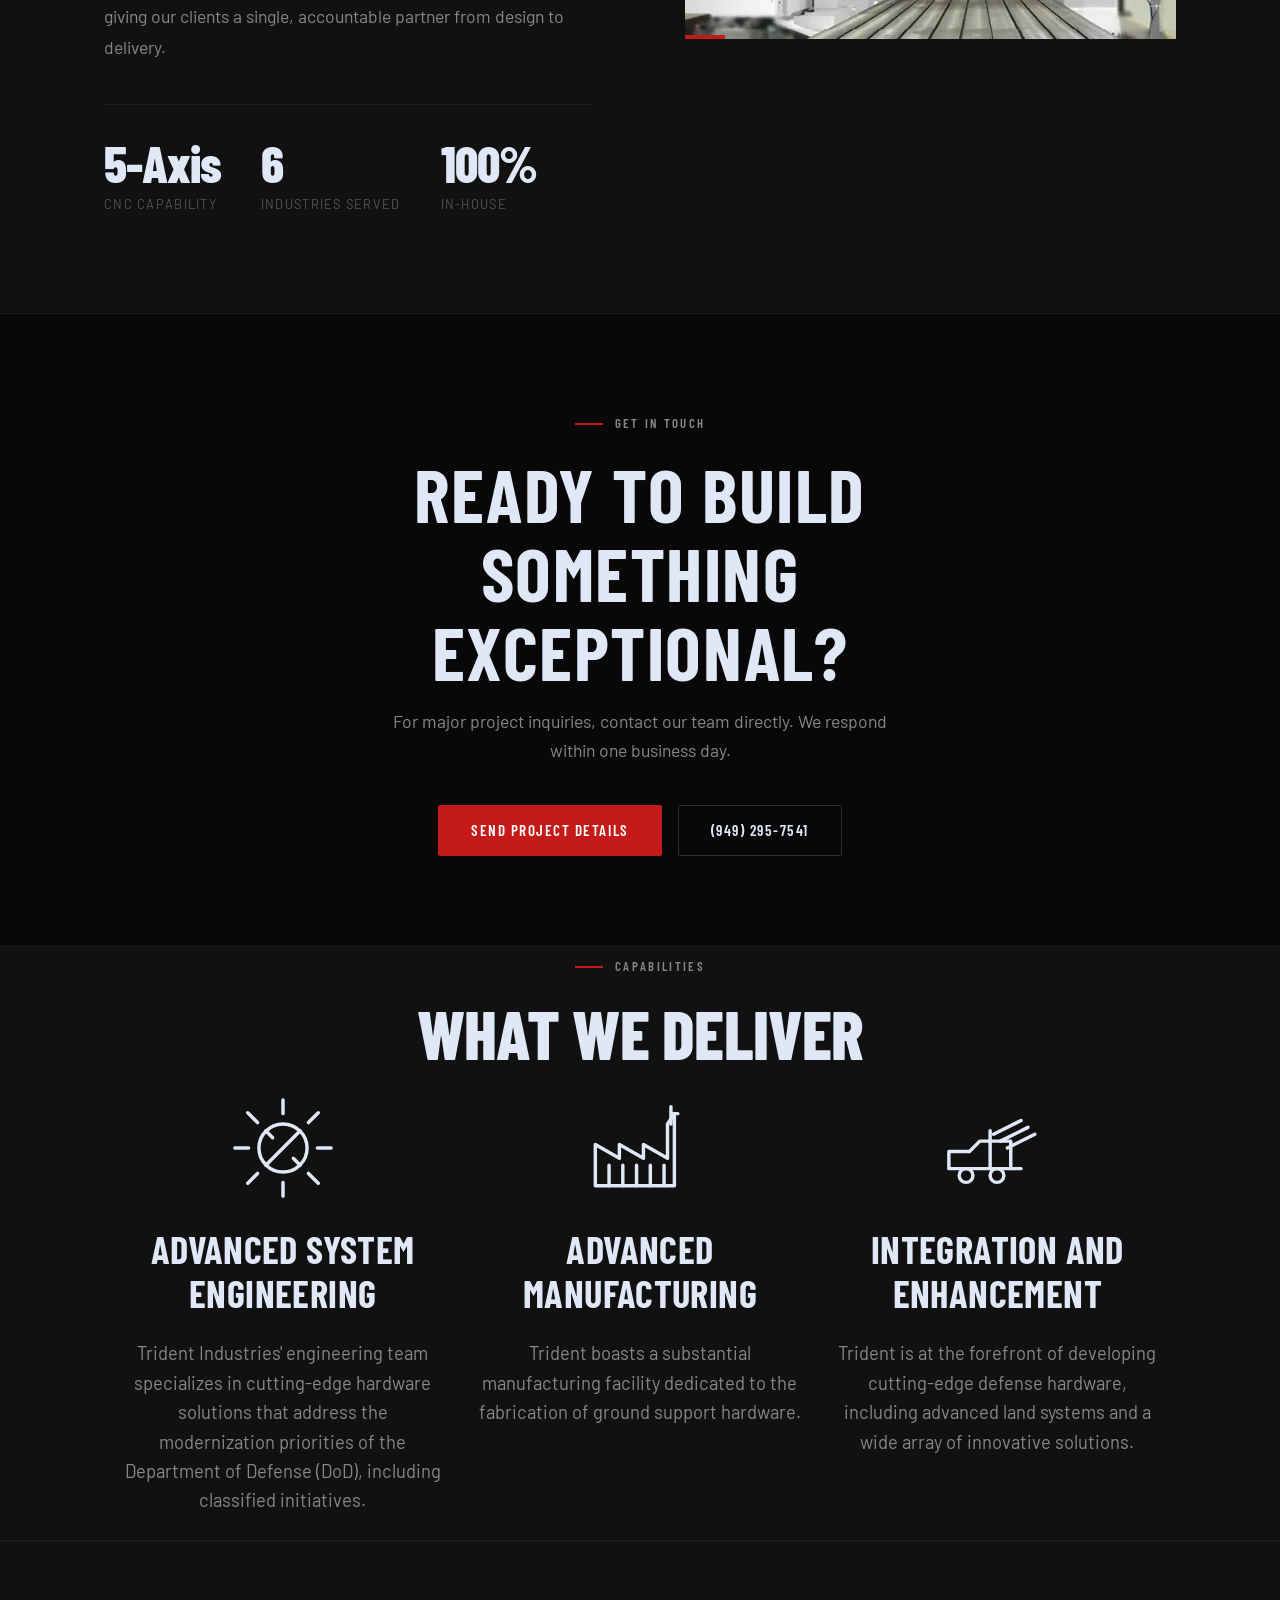
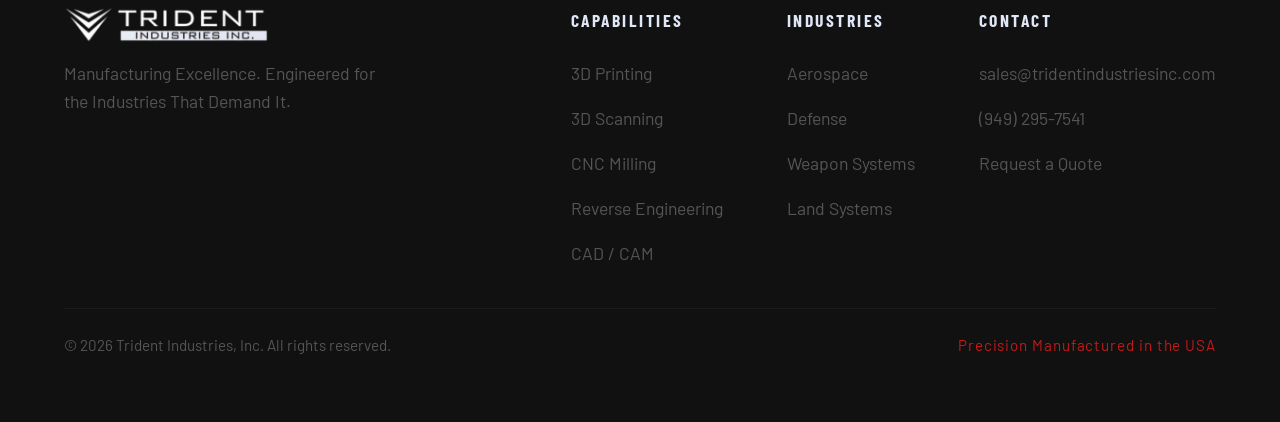
==== commit 75e761ec: "Replace About section photo with Fives Forest-Liné Modumill TI" ====
--- a/index.html
+++ b/index.html
@@ -211,7 +211,7 @@
             </div>
           </div>
           <div class="about-image">
-            <img src="assets/machined-bracket.jpg" alt="Precision CNC machined structural bracket manufactured by Trident Industries" loading="lazy" />
+            <img src="assets/about-fives.jpg" alt="Fives Forest-Liné Modumill TI 5-axis bridge mill" loading="lazy" />
           </div>
         </div>
       </div>
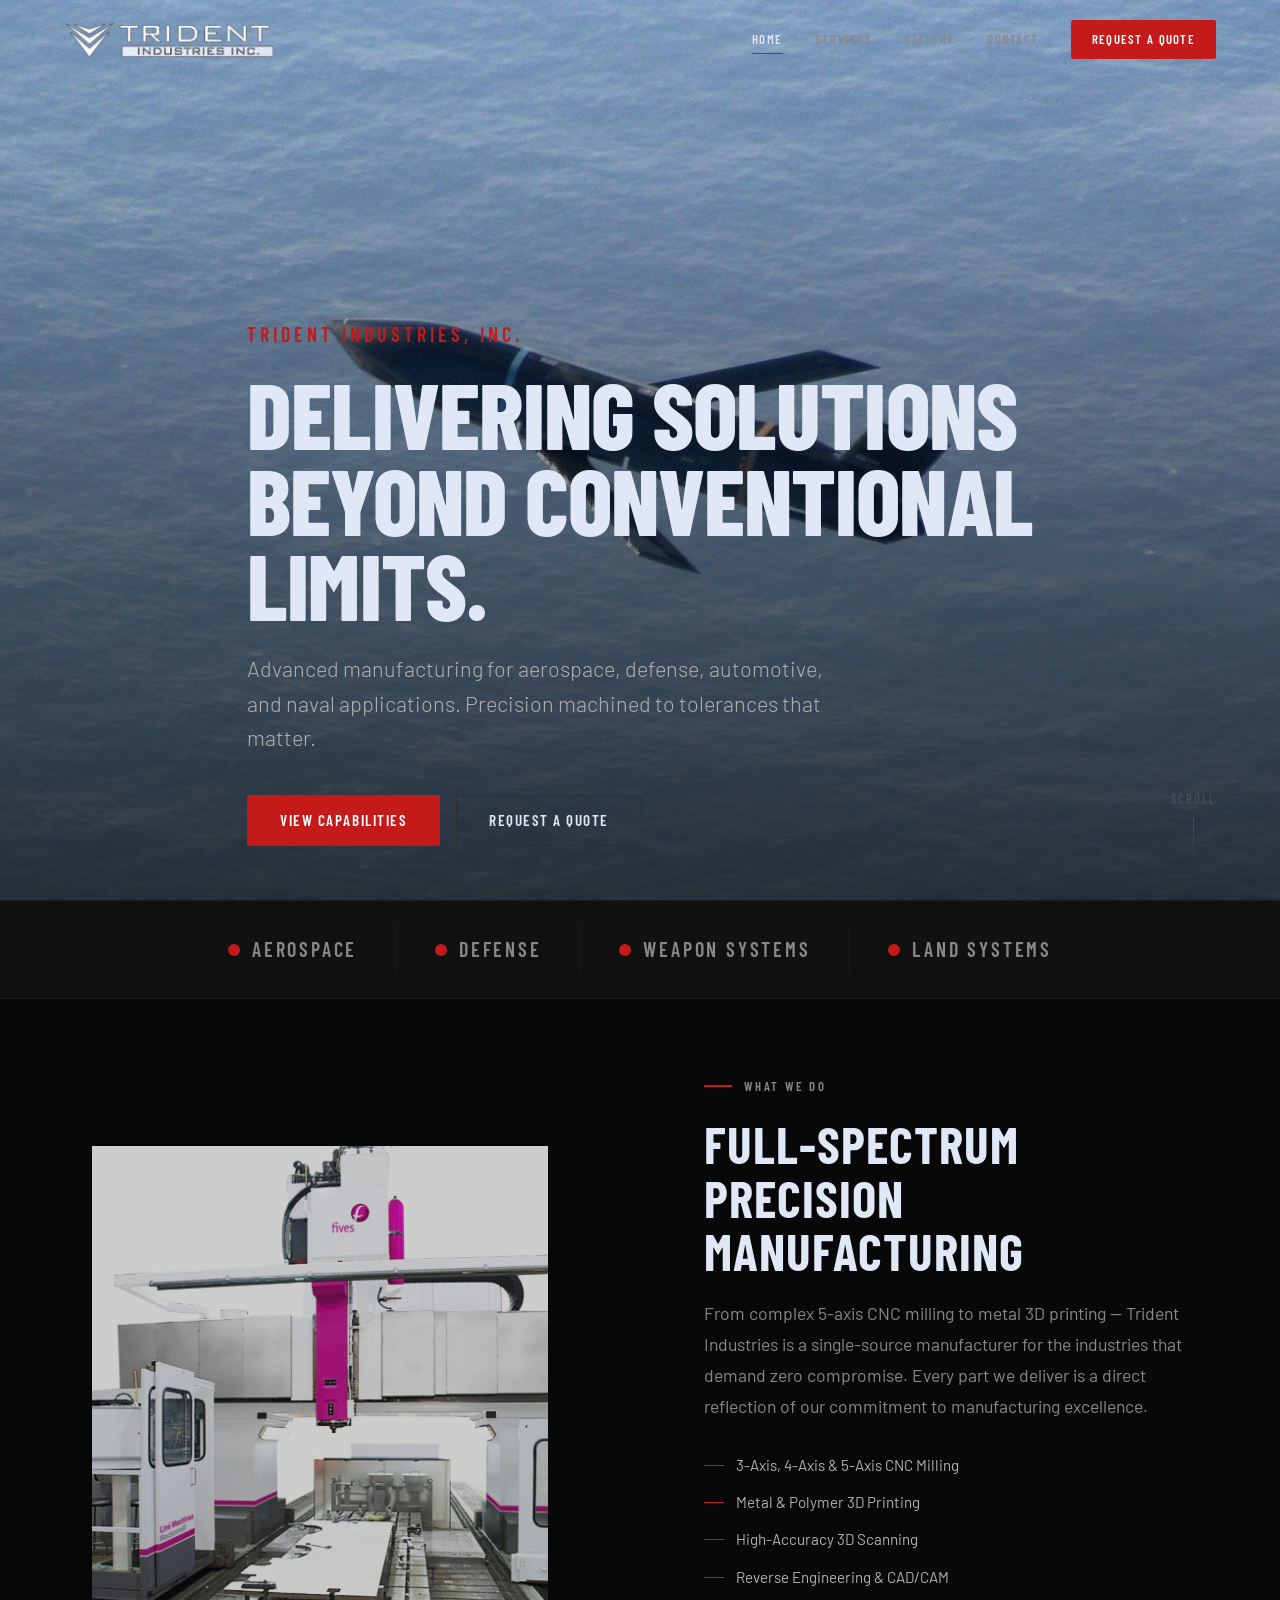
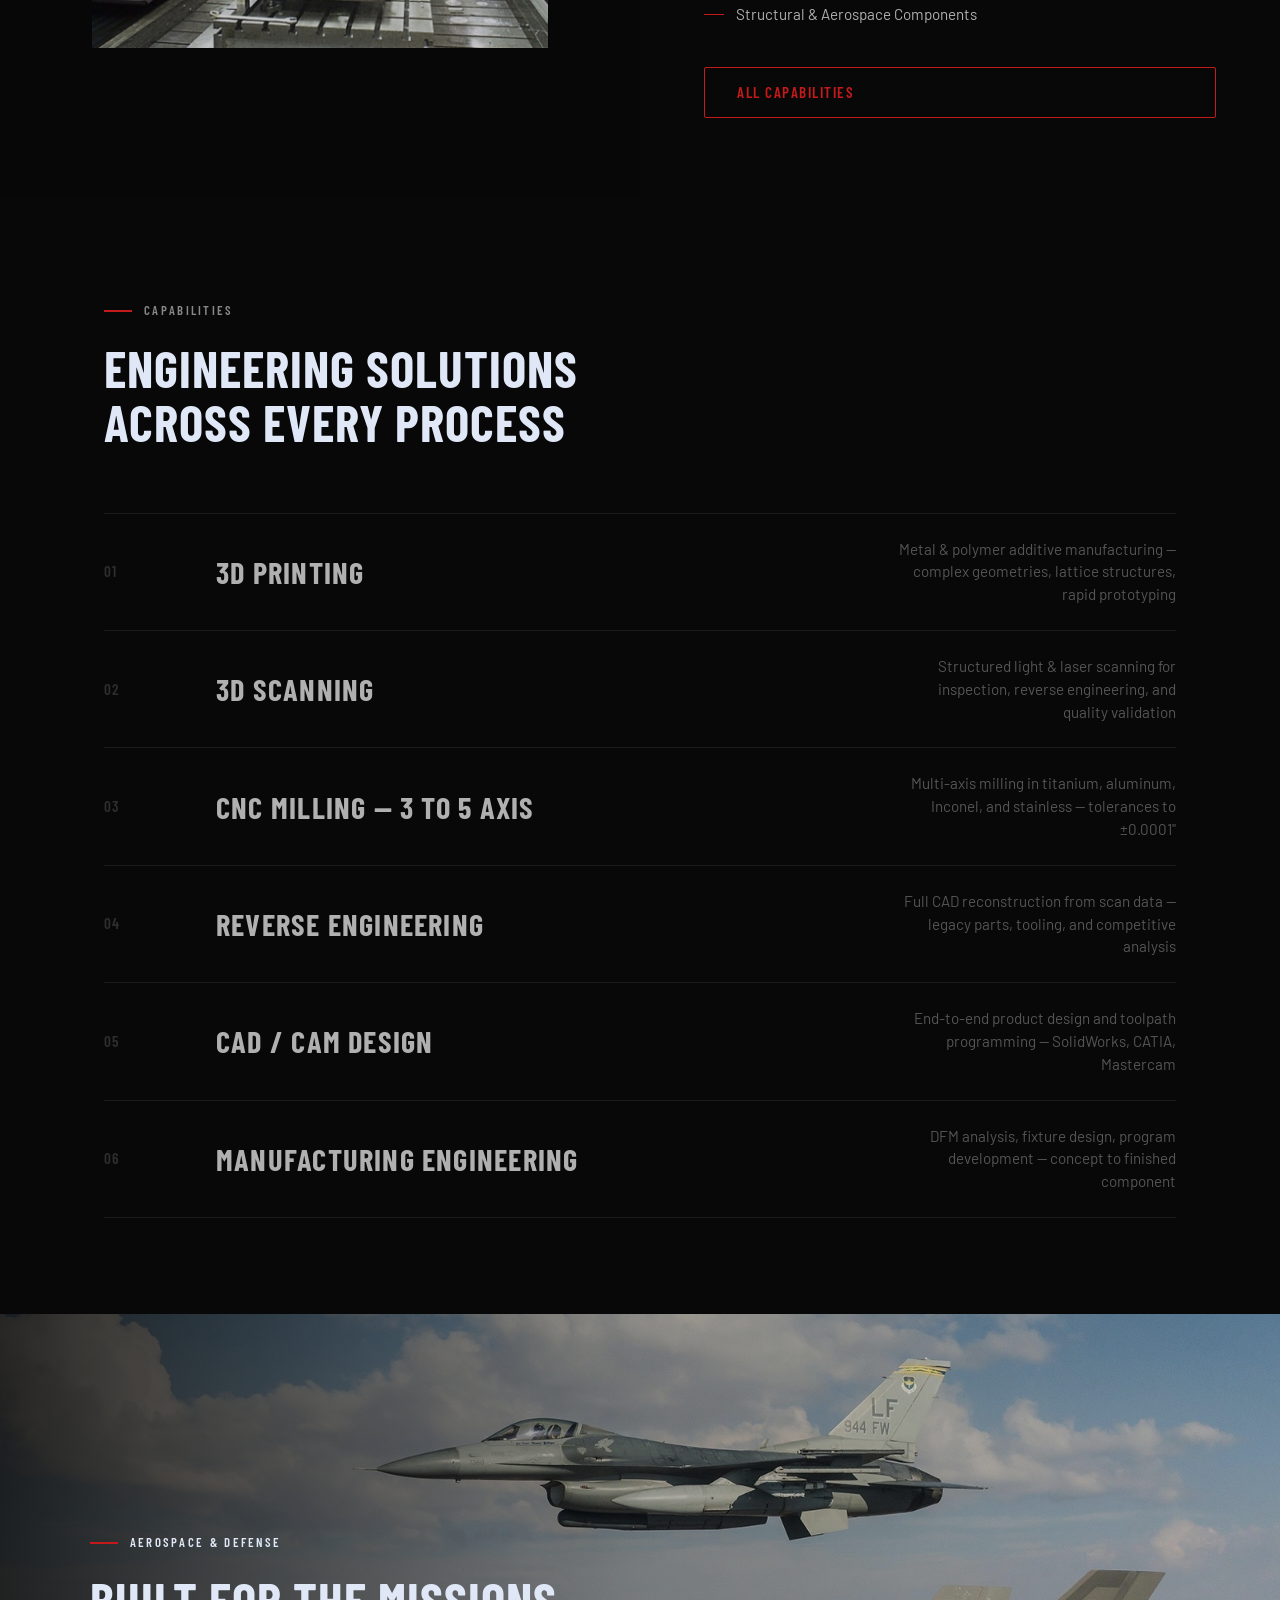
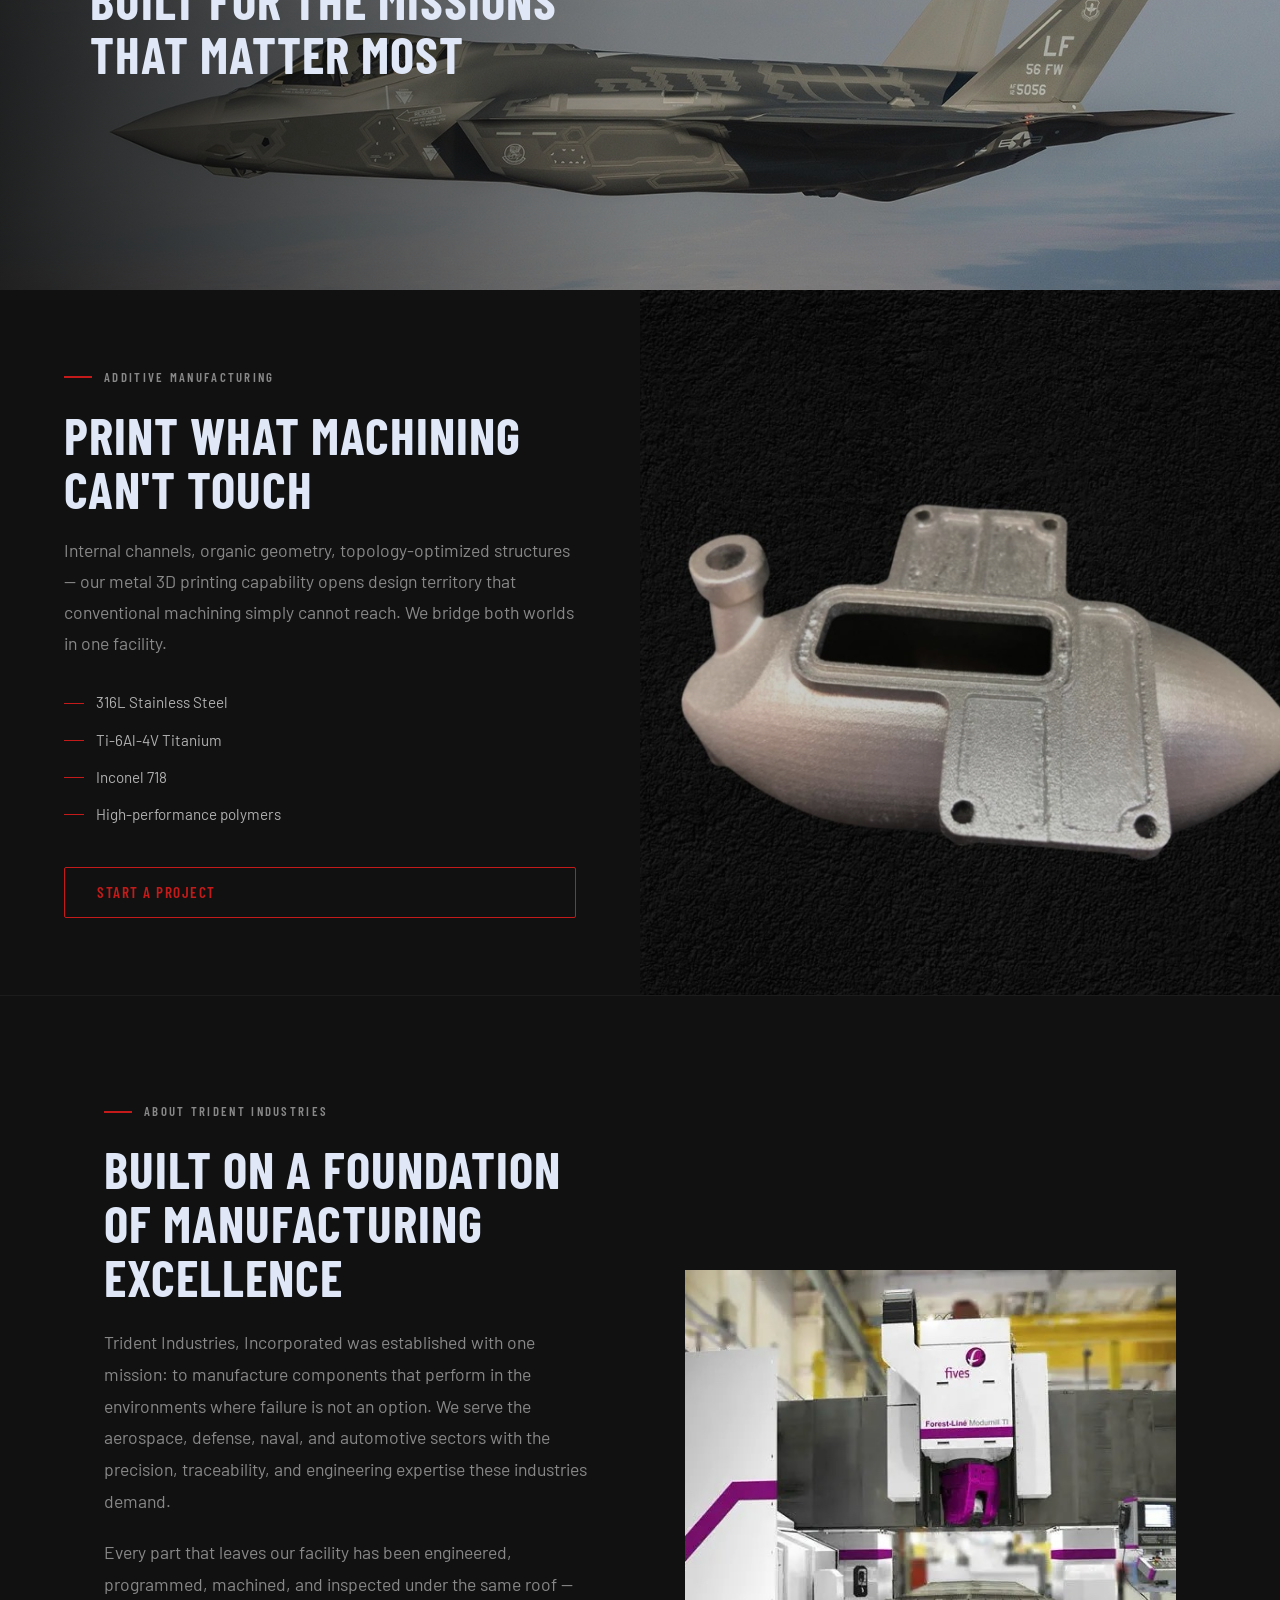
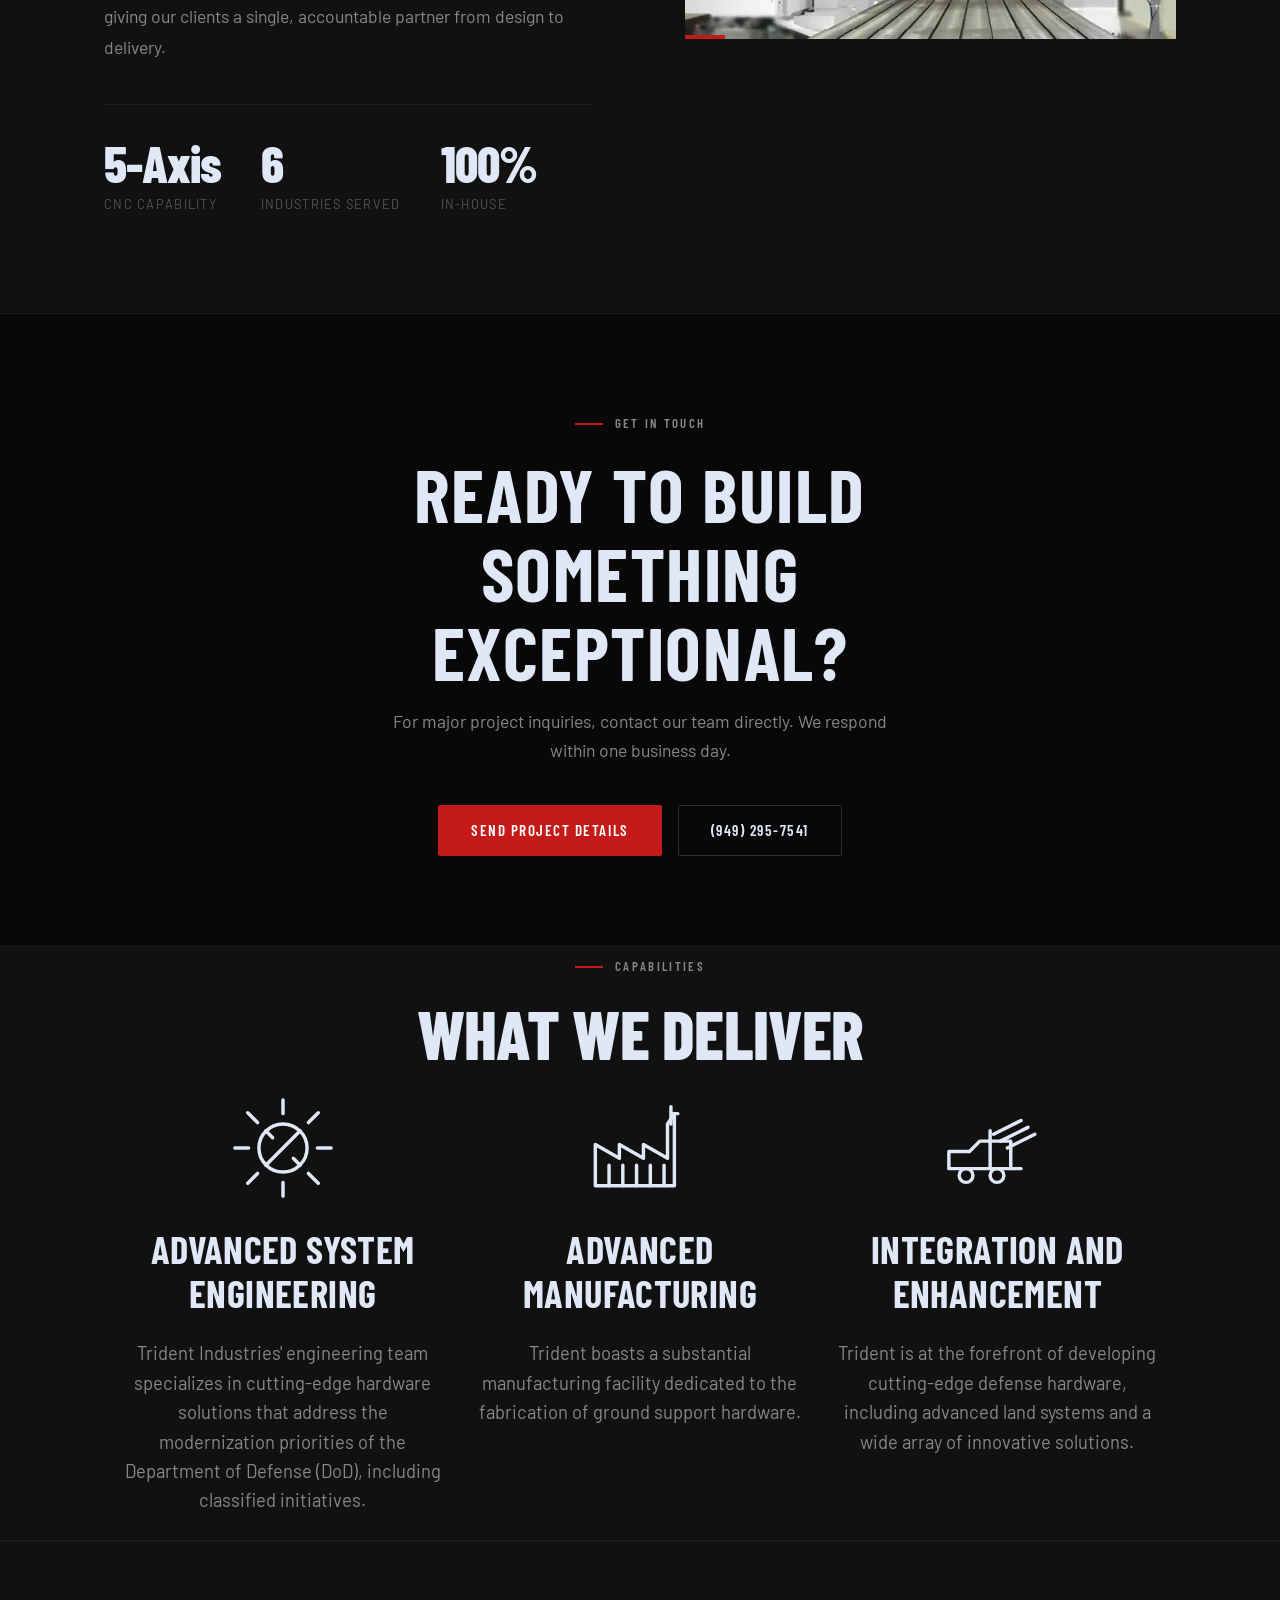
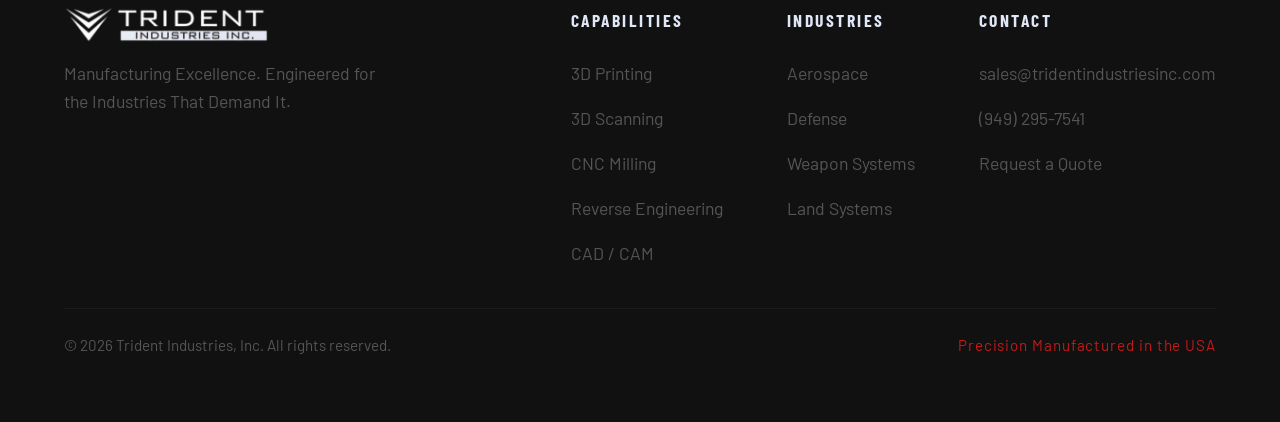
==== commit 7ad9b8f4: "Make Fives Macbormill photo slightly smaller (scoped to Full-Spectrum section only)" ====
--- a/index.html
+++ b/index.html
@@ -93,7 +93,7 @@
     </div>
 
     <!-- SPLIT — CNC / Shop floor -->
-    <div class="split reveal">
+    <div class="split reveal split--shop">
       <div class="split-image">
         <img src="assets/shop-floor.jpg" alt="Trident Industries CNC machining facility with Haas VF3 machine and precision parts" loading="lazy" />
         <div class="split-image-overlay"></div>
--- a/style.css
+++ b/style.css
@@ -556,6 +556,23 @@
   position: absolute;
   inset: 0;
   background: rgba(8,8,8,0.2);
+}
+
+/* Shop floor (Fives Macbormill) - sized smaller within its panel */
+.split--shop .split-image {
+  background: var(--black);
+  display: flex;
+  align-items: center;
+  justify-content: center;
+  padding: clamp(20px, 4vw, 60px);
+}
+.split--shop .split-image img {
+  width: auto;
+  height: auto;
+  max-width: 85%;
+  max-height: 85%;
+  object-fit: contain;
+  position: relative;
 }
 
 .split-content {
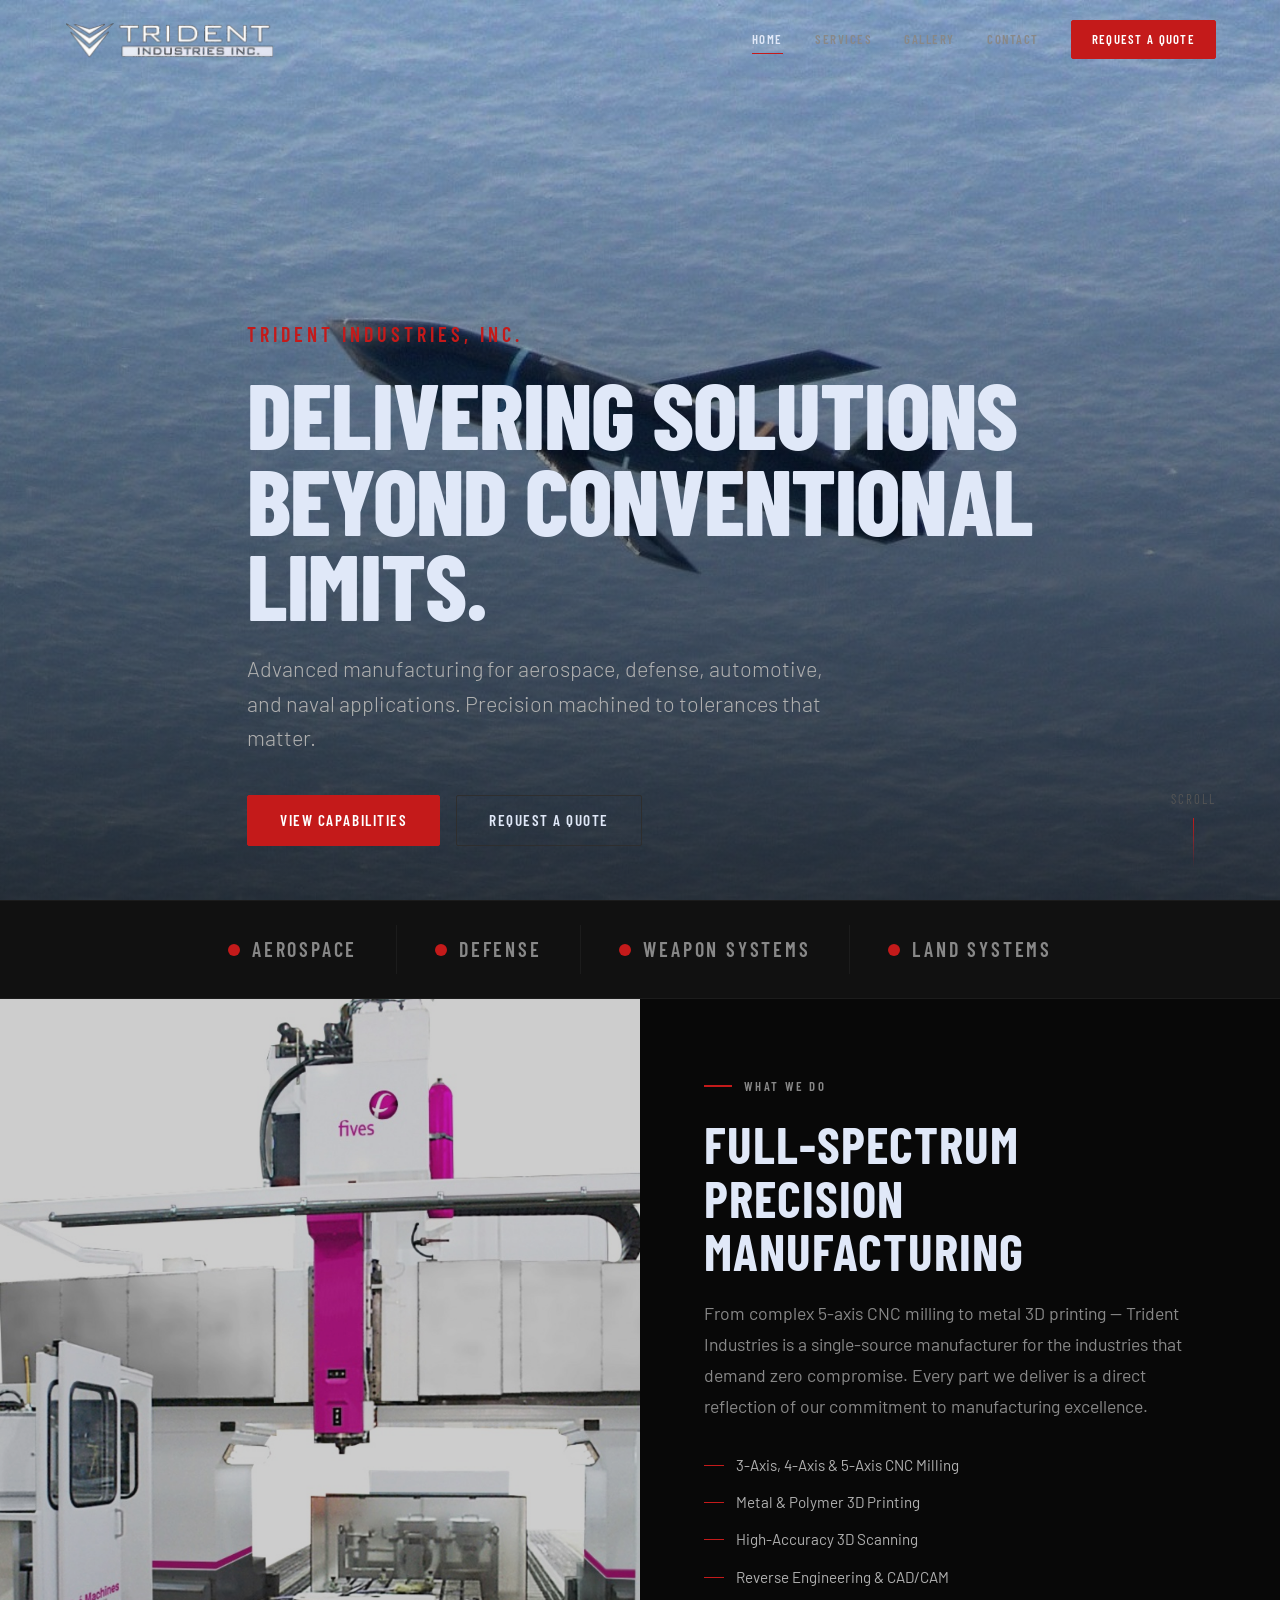
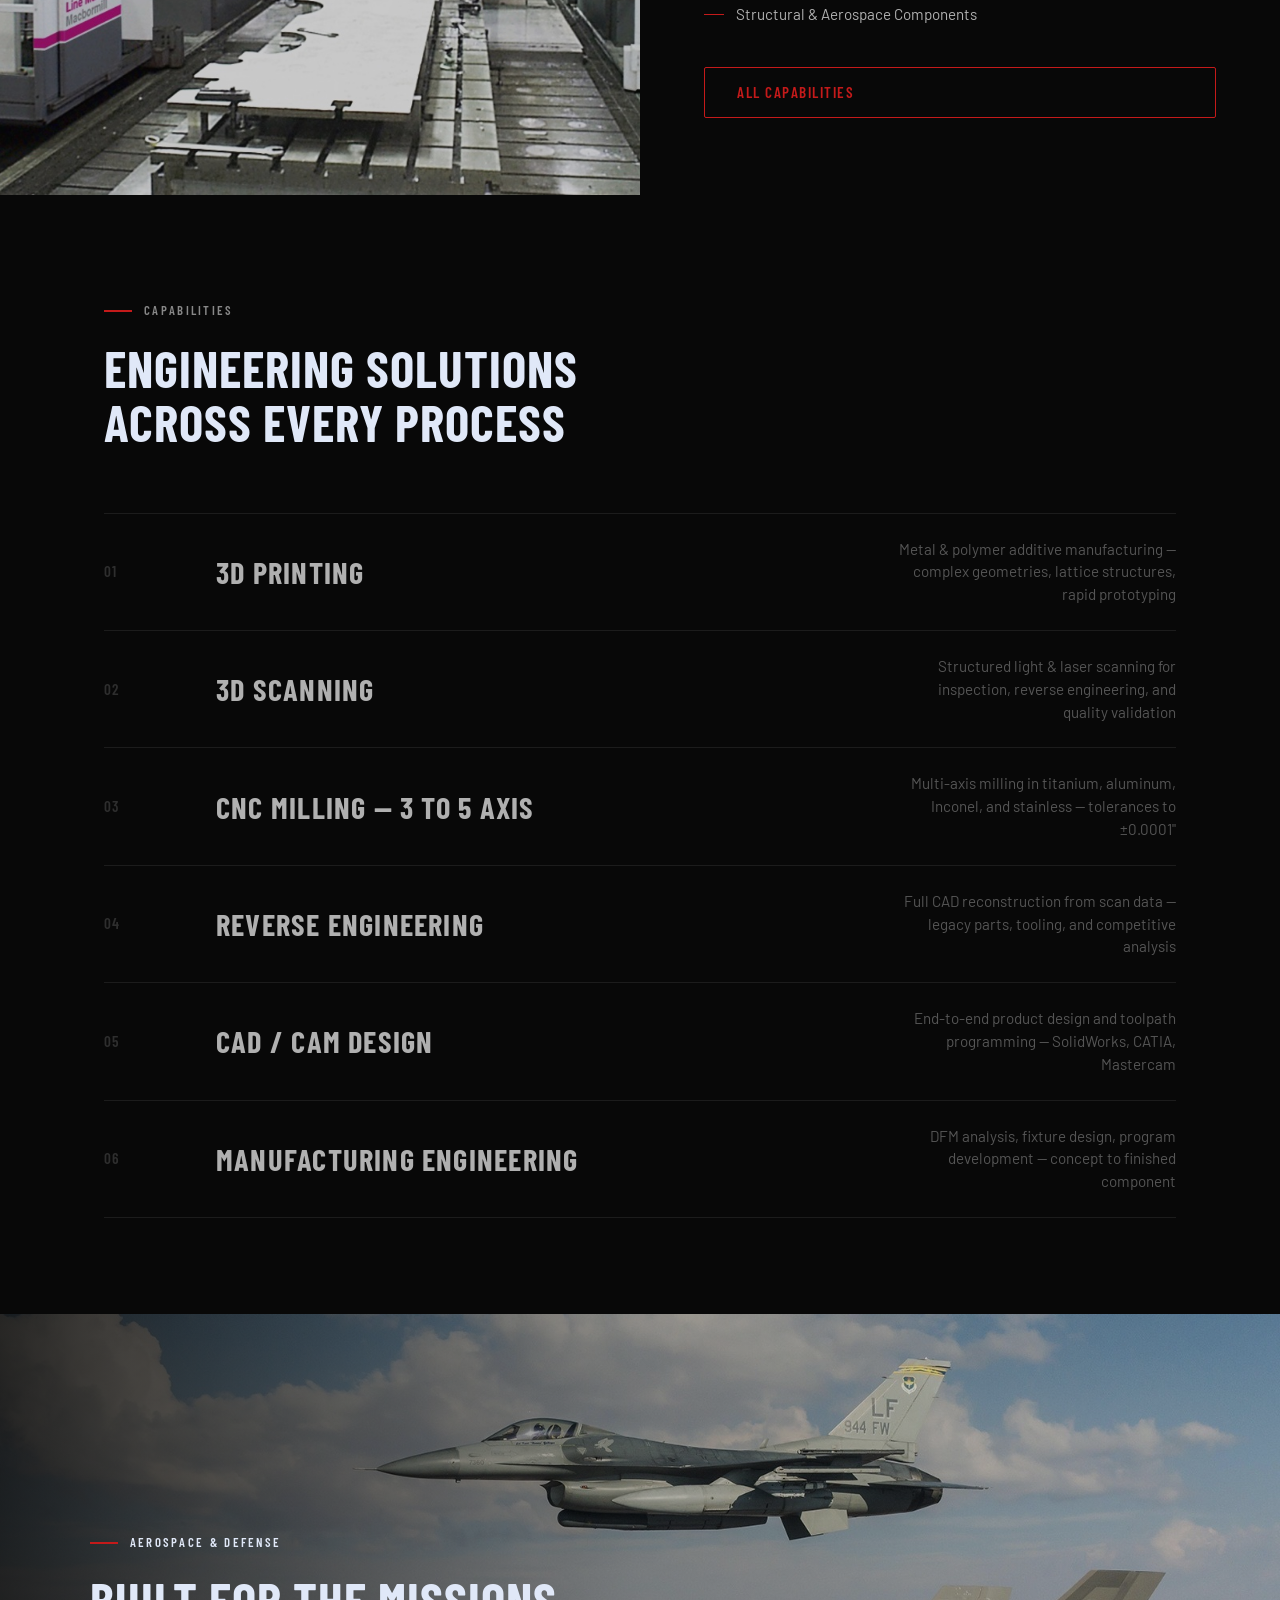
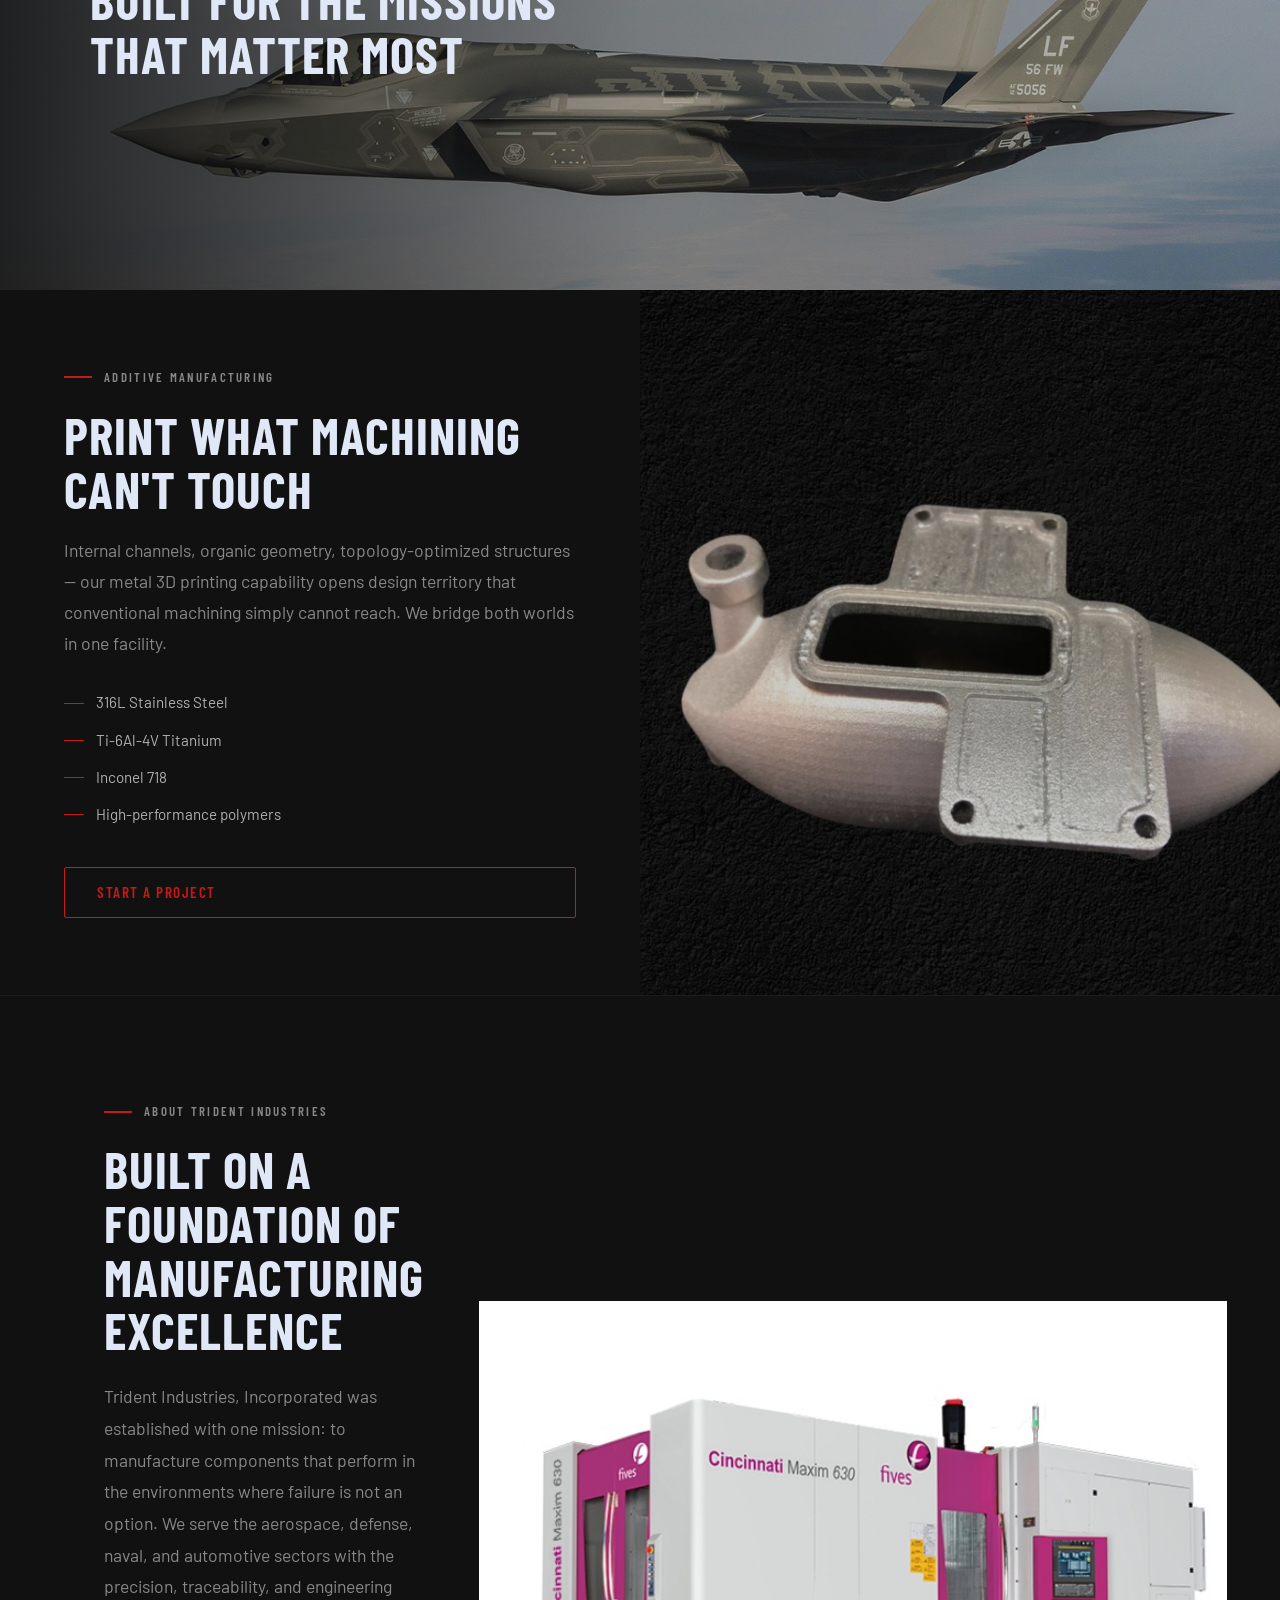
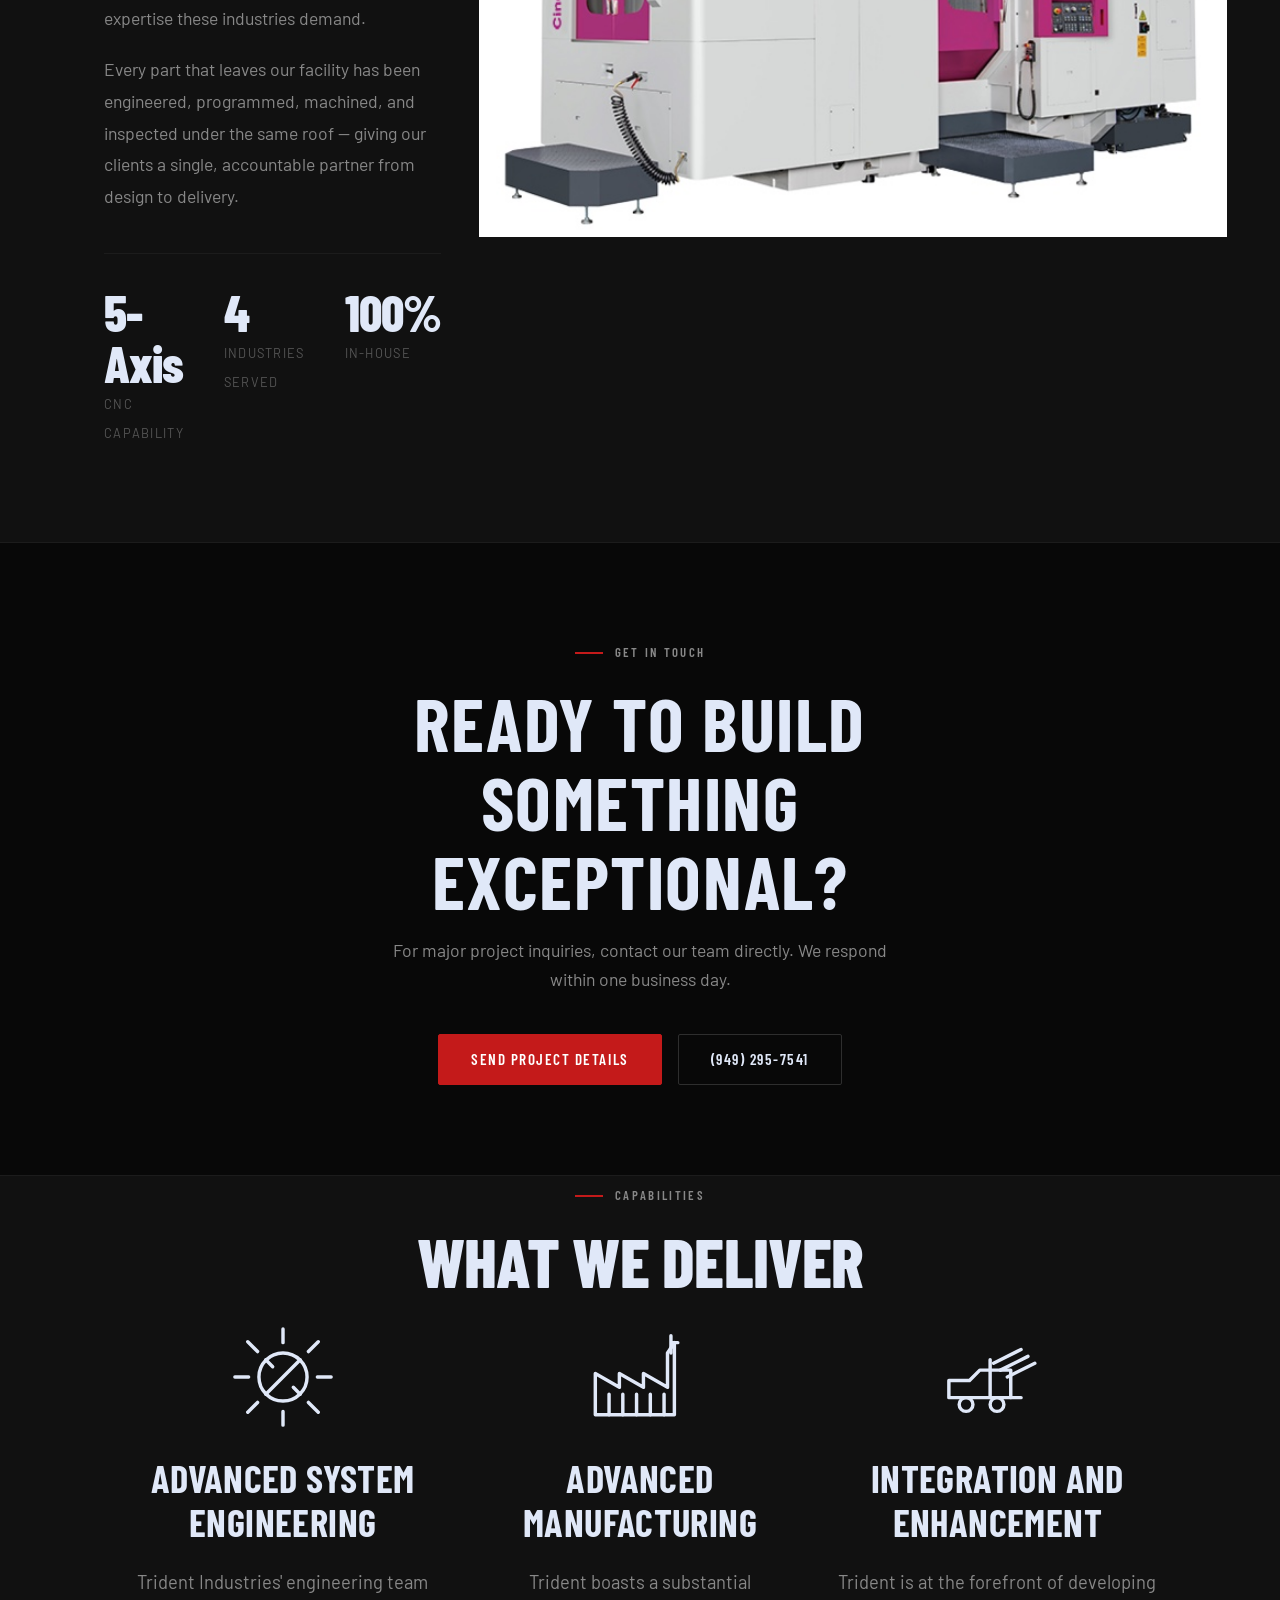
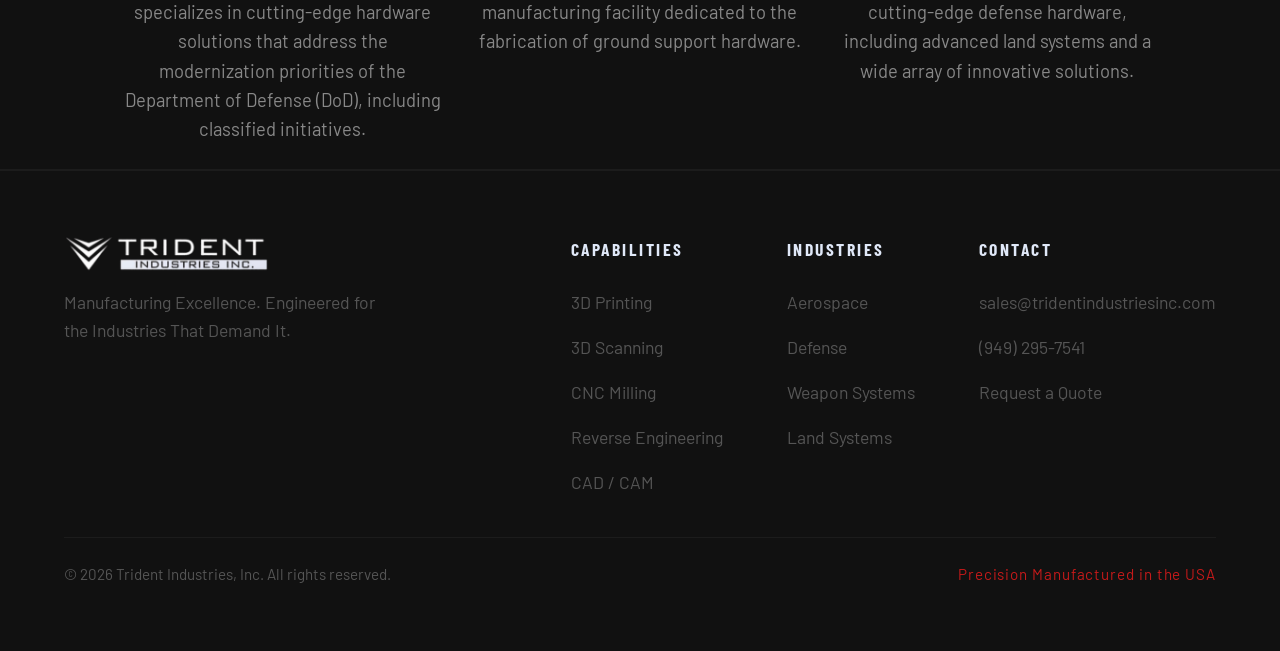
==== commit bad197de: "Change Industries Served stat from 6 to 4" ====
--- a/index.html
+++ b/index.html
@@ -201,7 +201,7 @@
                 <span class="about-stat-label">CNC Capability</span>
               </div>
               <div class="about-stat">
-                <span class="about-stat-num">6</span>
+                <span class="about-stat-num">4</span>
                 <span class="about-stat-label">Industries Served</span>
               </div>
               <div class="about-stat">
--- a/style.css
+++ b/style.css
@@ -558,23 +558,6 @@
   background: rgba(8,8,8,0.2);
 }
 
-/* Shop floor (Fives Macbormill) - sized smaller within its panel */
-.split--shop .split-image {
-  background: var(--black);
-  display: flex;
-  align-items: center;
-  justify-content: center;
-  padding: clamp(20px, 4vw, 60px);
-}
-.split--shop .split-image img {
-  width: auto;
-  height: auto;
-  max-width: 85%;
-  max-height: 85%;
-  object-fit: contain;
-  position: relative;
-}
-
 .split-content {
   display: flex;
   flex-direction: column;
@@ -777,8 +760,8 @@
 }
 .about-grid {
   display: grid;
-  grid-template-columns: 1fr 1fr;
-  gap: clamp(var(--space-12), 7vw, var(--space-24));
+  grid-template-columns: 1fr 2.2fr;
+  gap: clamp(var(--space-6), 3vw, var(--space-12));
   align-items: center;
 }
 .about-title {
@@ -816,22 +799,18 @@
 }
 .about-image {
   position: relative;
-  overflow: hidden;
+  overflow: visible;
+  display: flex;
+  justify-content: flex-end;
 }
 .about-image img {
-  width: 100%;
-  aspect-ratio: 4/3;
+  width: 115%;
+  max-width: none;
+  height: auto;
+  display: block;
   object-fit: cover;
   object-position: center;
-}
-.about-image::after {
-  content: '';
-  position: absolute;
-  bottom: 0;
-  left: 0;
-  width: 40px;
-  height: 4px;
-  background: var(--red);
+  margin-right: clamp(-80px, -4vw, -20px);
 }
 
 /* ============================================================
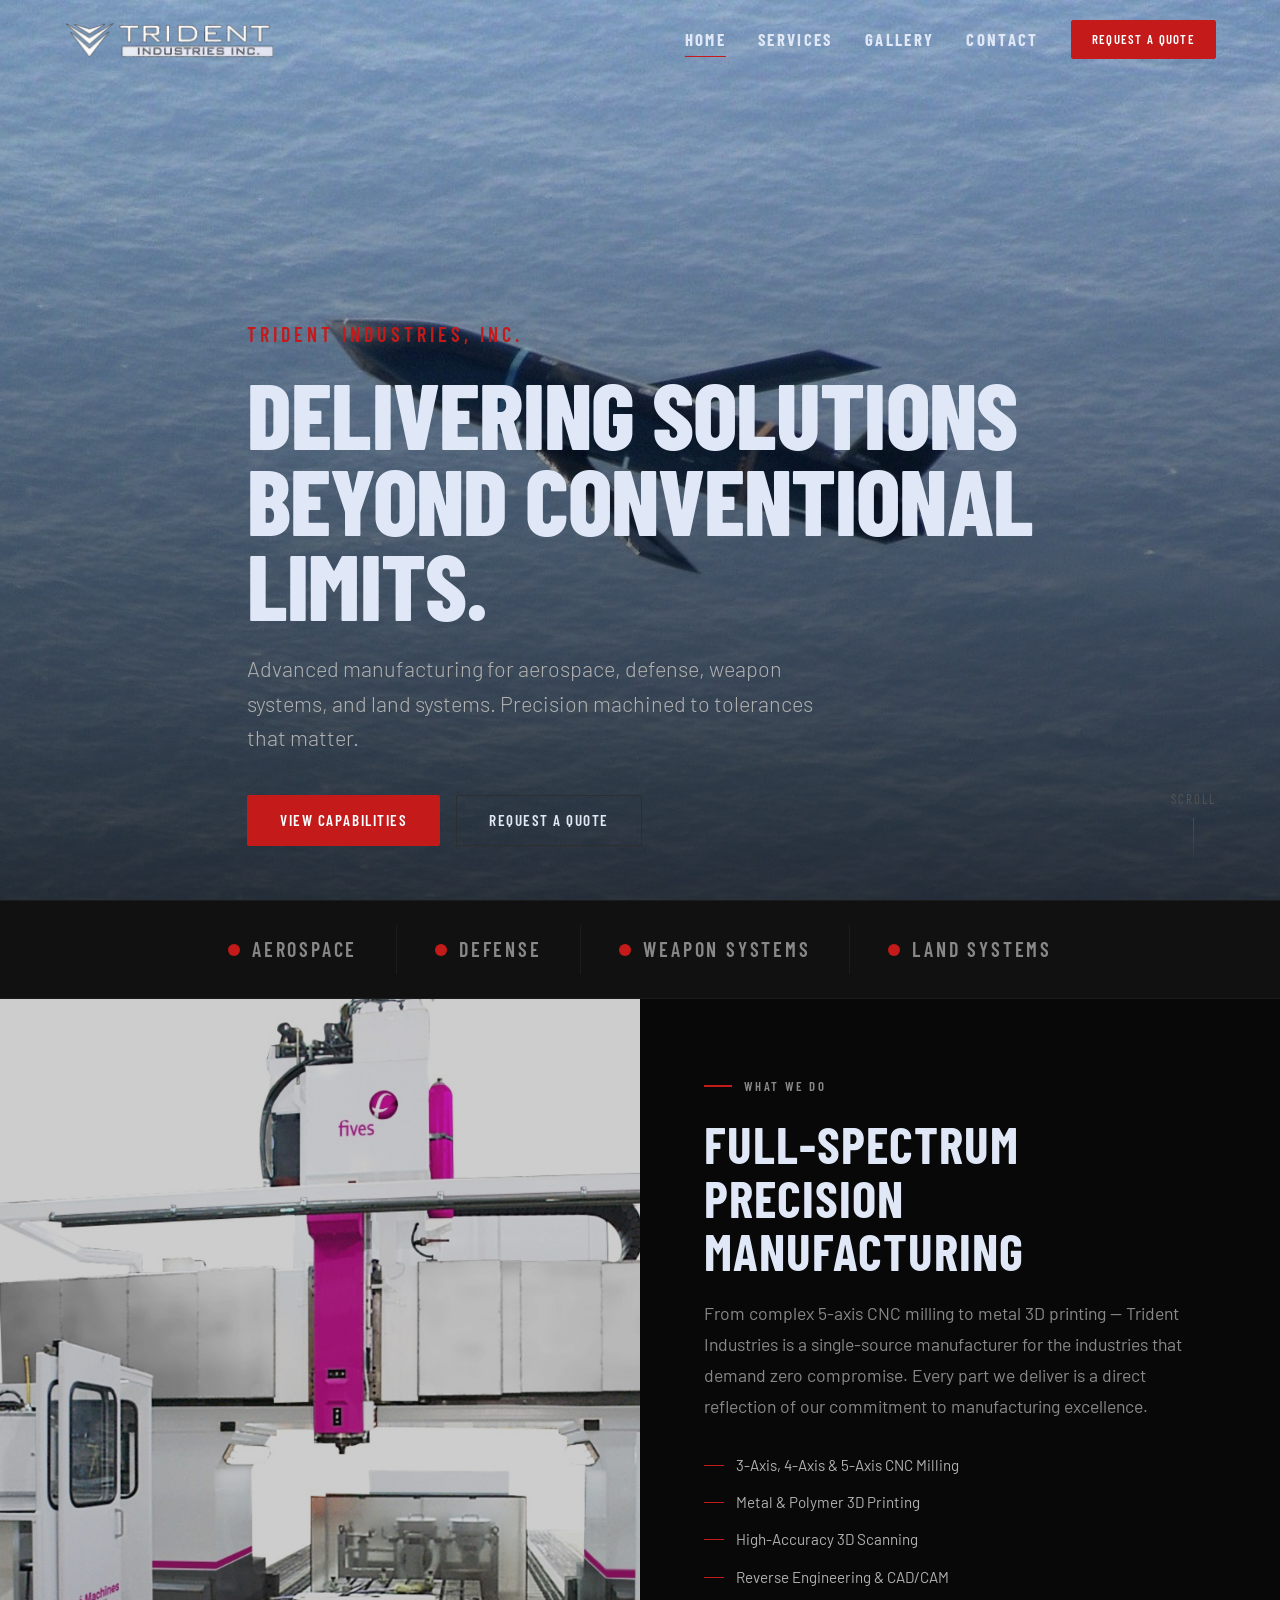
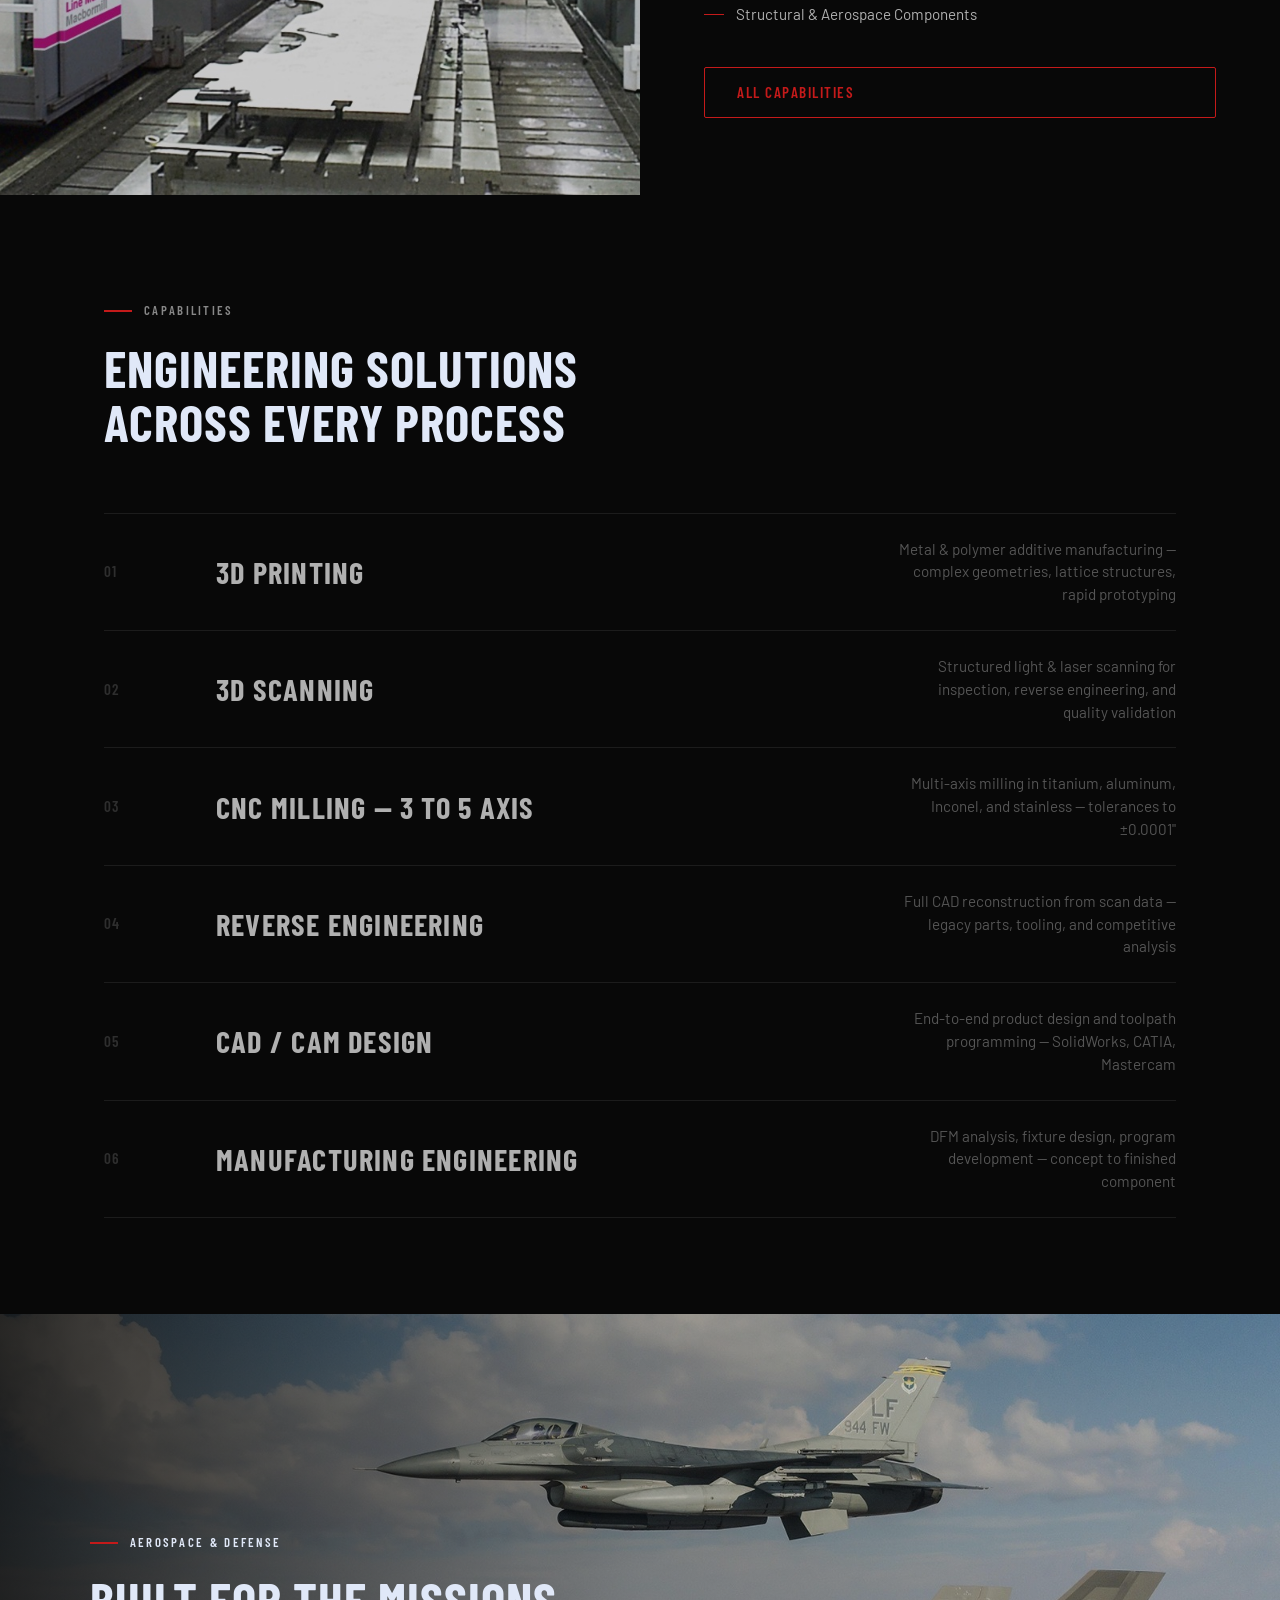
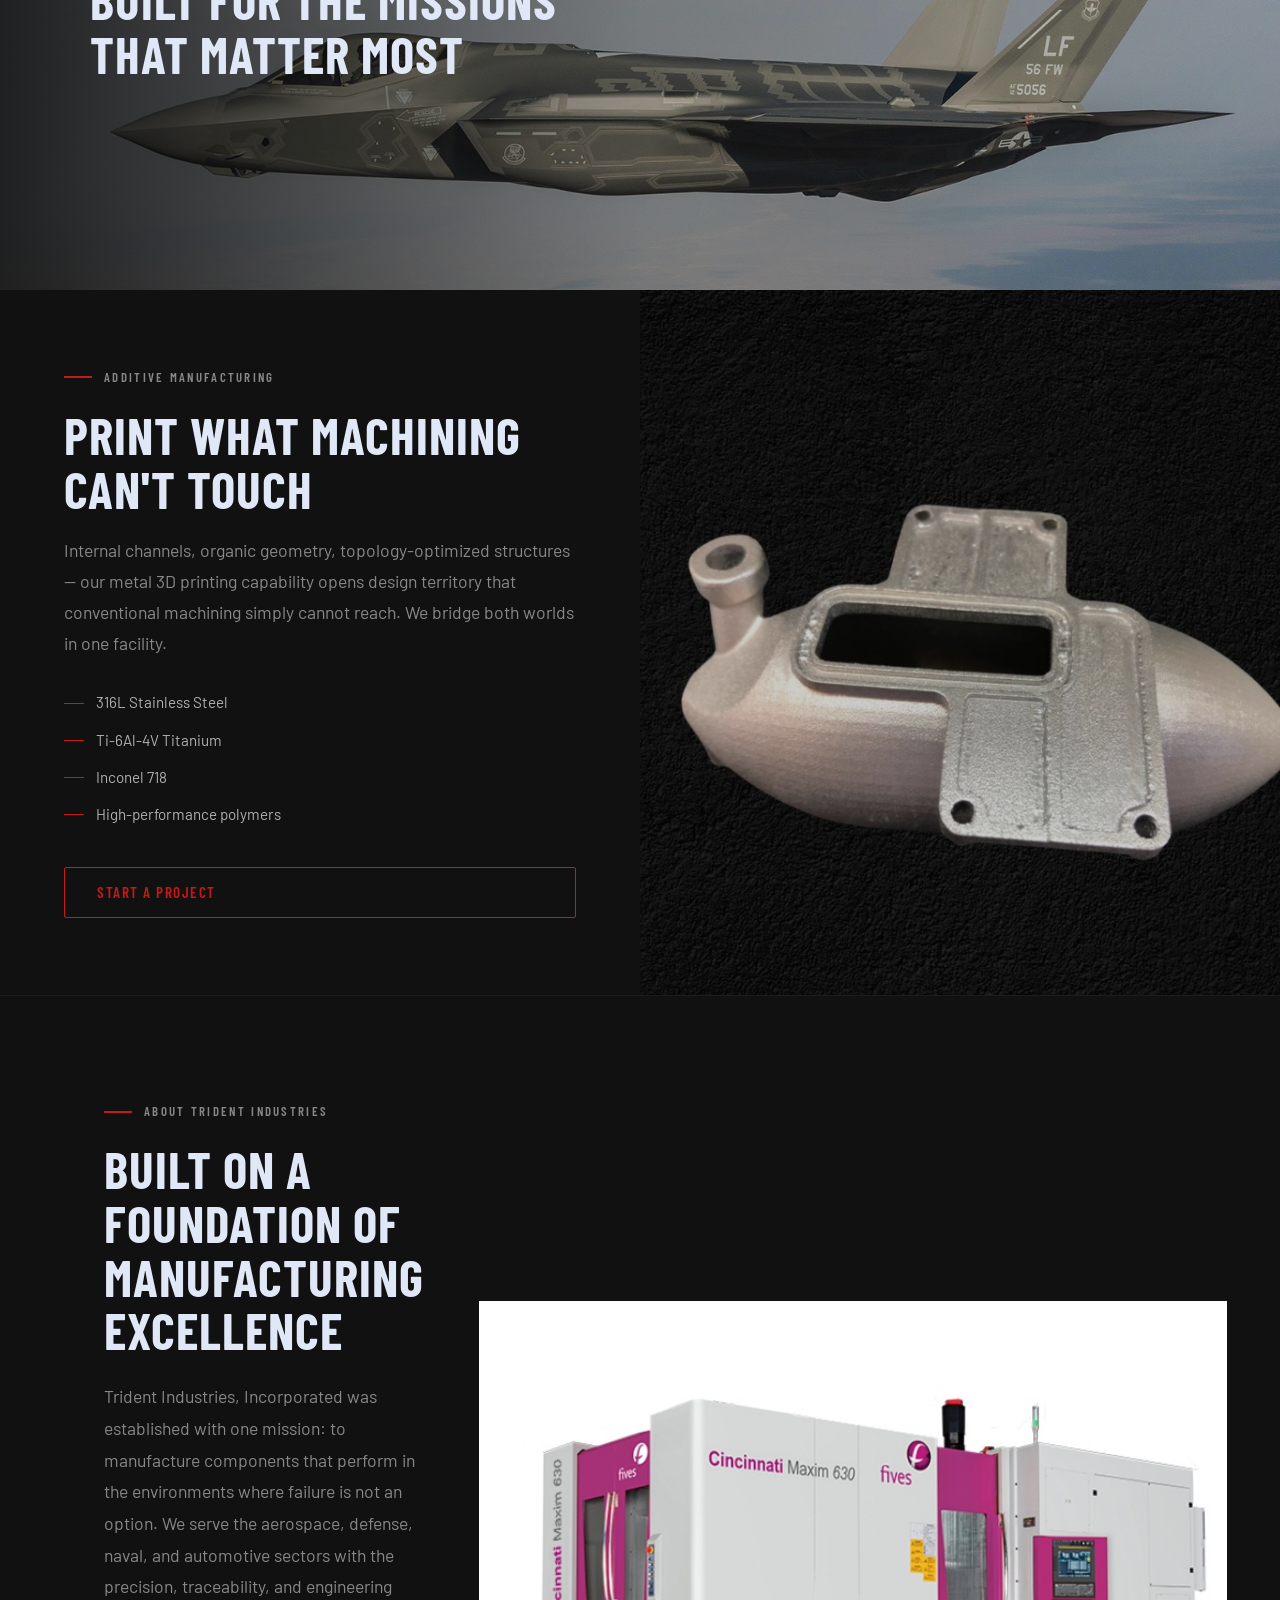
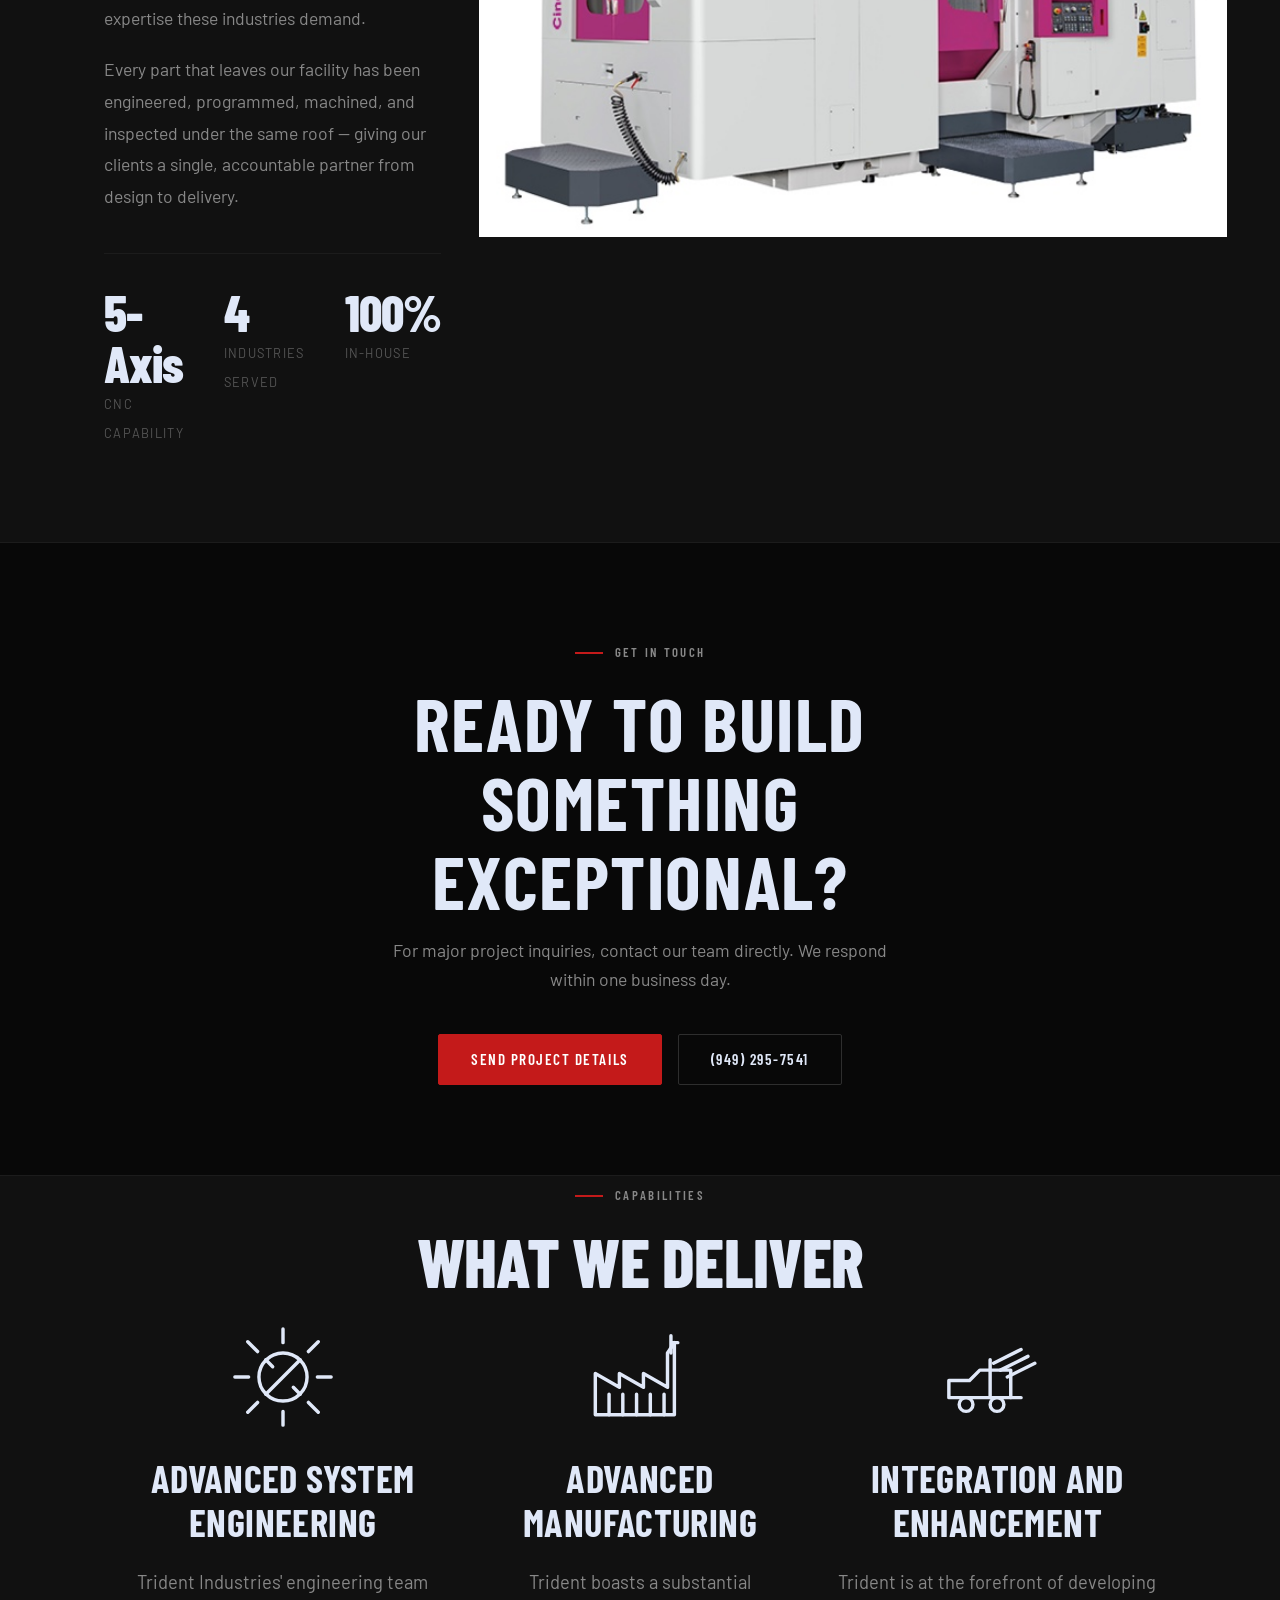
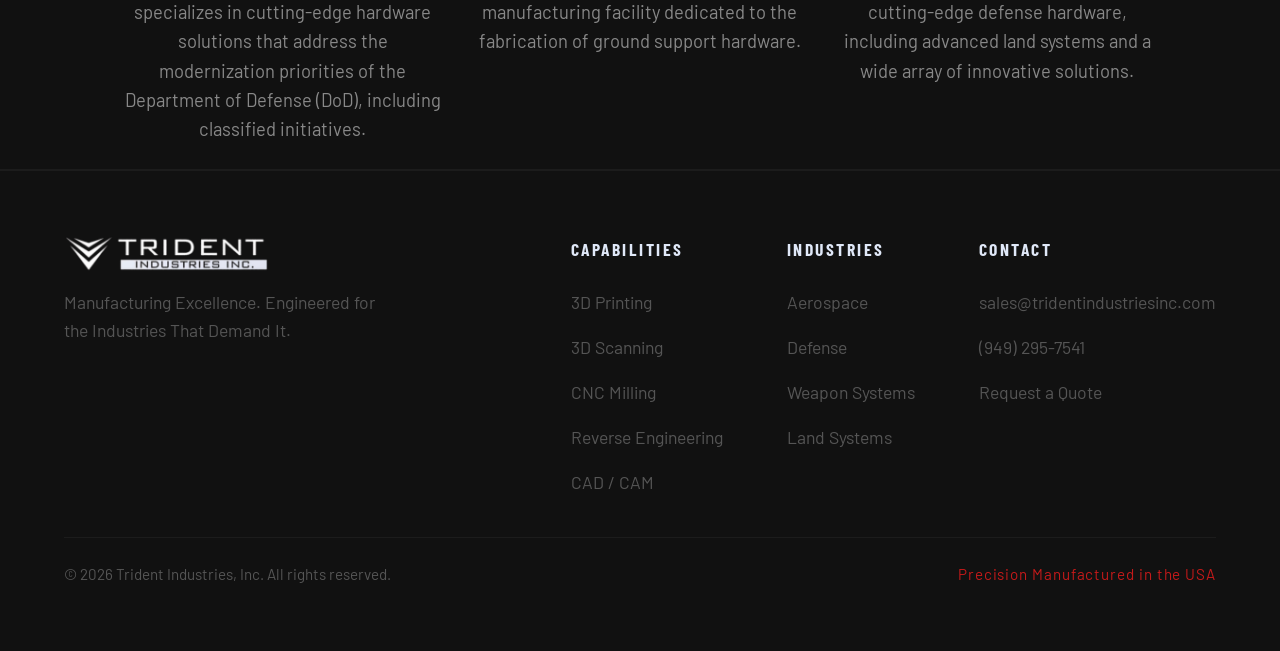
==== commit 1afe6659: "Update hero subtitle: aerospace, defense, weapon systems, land systems" ====
--- a/index.html
+++ b/index.html
@@ -6,7 +6,7 @@
   <title>Trident Industries, Inc.</title>
   <meta name="description" content="Trident Industries delivers precision CNC machining, 3D printing, 3D scanning, reverse engineering and CAD/CAM for aerospace, automotive, naval, and defense." />
   <meta property="og:title" content="Trident Industries, Inc." />
-  <meta property="og:description" content="Advanced manufacturing for aerospace, defense, automotive, and naval applications. Precision machined to tolerances that matter." />
+  <meta property="og:description" content="Advanced manufacturing for aerospace, defense, weapon systems, and land systems. Precision machined to tolerances that matter." />
   <meta property="og:type" content="website" />
   <meta property="og:url" content="https://tridentindustriesinc.com" />
   <meta property="og:image" content="https://tridentindustriesinc.com/assets/og-image.jpg" />
@@ -67,7 +67,7 @@
             Trident Industries, Inc.
           </div>
           <h1 class="hero-title">Delivering solutions<br/>beyond conventional<br/>limits.</h1>
-          <p class="hero-sub"><span data-cms="hero_subtitle">Advanced manufacturing for aerospace, defense, automotive, and naval applications. Precision machined to tolerances that matter.</span></p>
+          <p class="hero-sub"><span data-cms="hero_subtitle">Advanced manufacturing for aerospace, defense, weapon systems, and land systems. Precision machined to tolerances that matter.</span></p>
           <div class="hero-actions">
             <a href="services.html" class="btn btn--red">View Capabilities</a>
             <a href="contact.html" class="btn btn--outline">Request a Quote</a>
--- a/style.css
+++ b/style.css
@@ -261,11 +261,11 @@
 }
 .nav-links a {
   font-family: var(--font-display);
-  font-size: var(--text-xs);
-  font-weight: 600;
-  letter-spacing: 0.12em;
-  text-transform: uppercase;
-  color: var(--gray-5);
+  font-size: 1.05rem;
+  font-weight: 700;
+  letter-spacing: 0.14em;
+  text-transform: uppercase;
+  color: var(--white);
   position: relative;
   transition: color var(--transition);
 }
